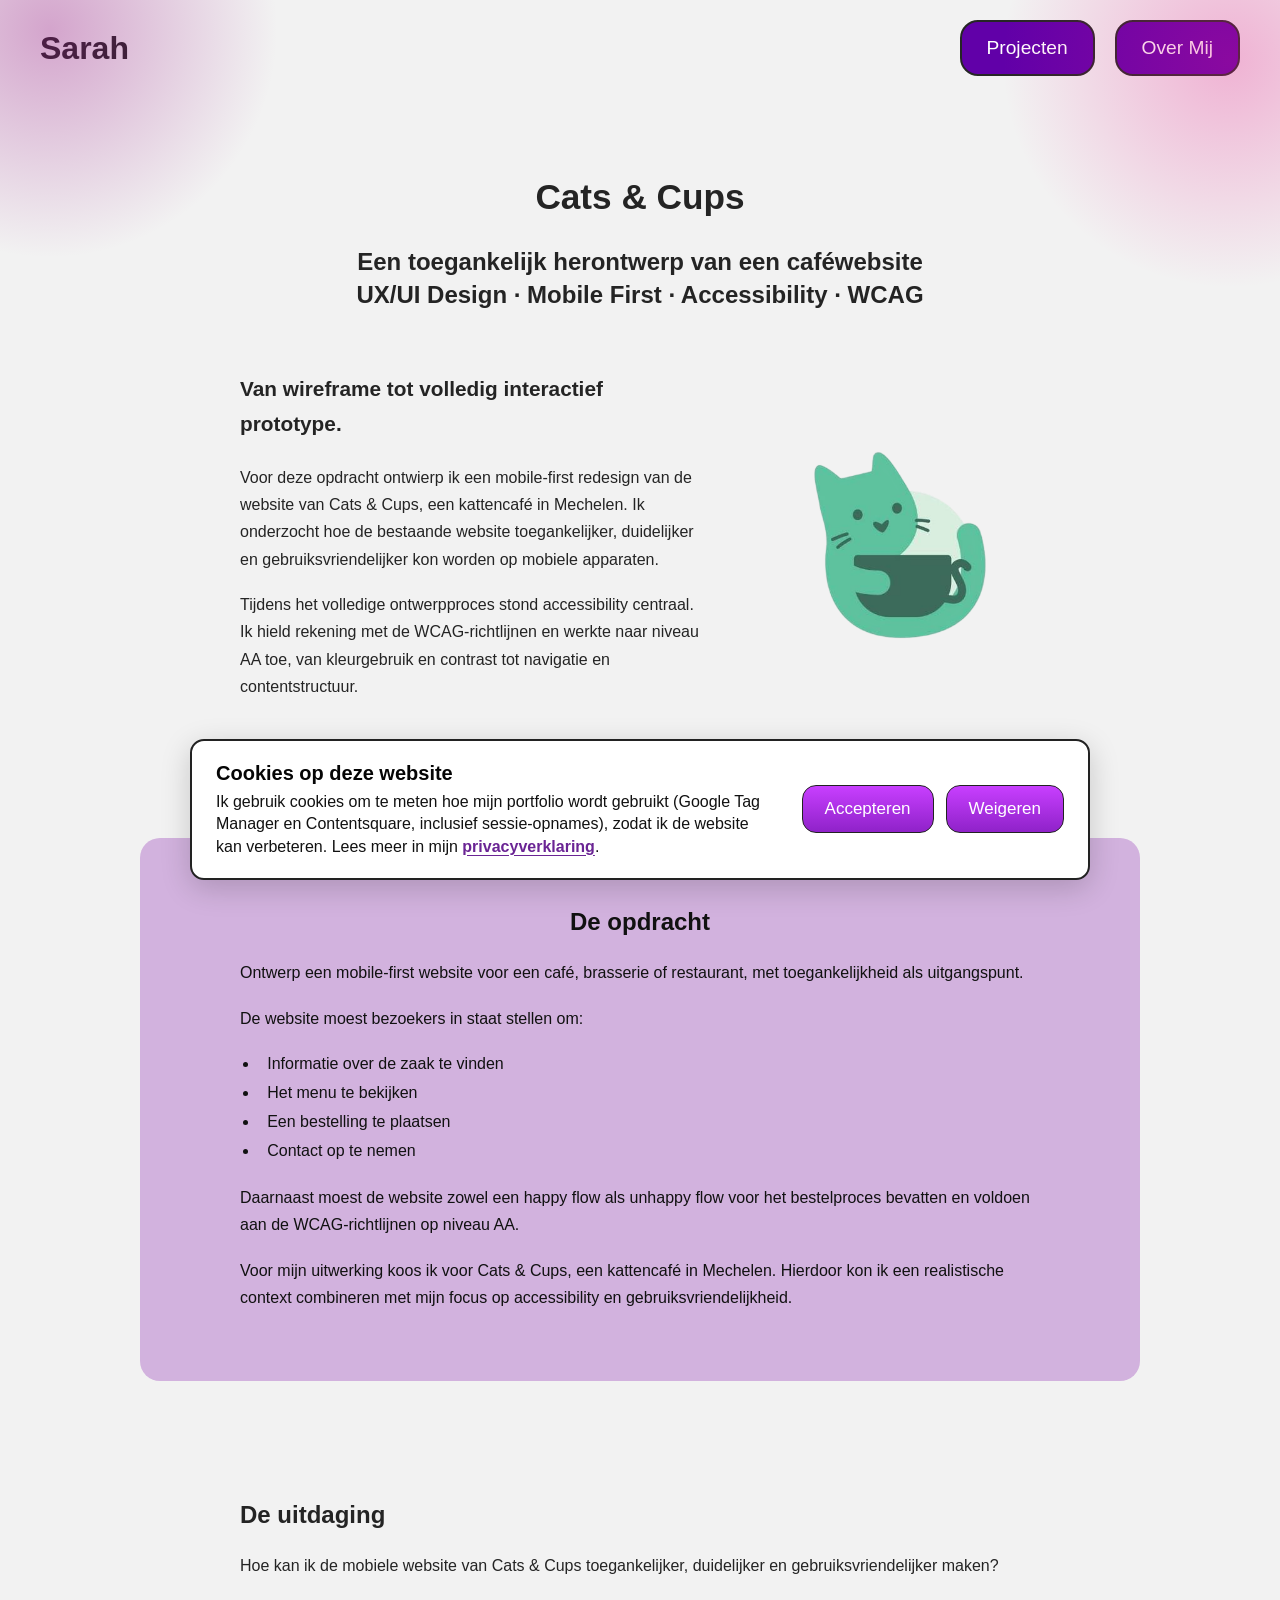
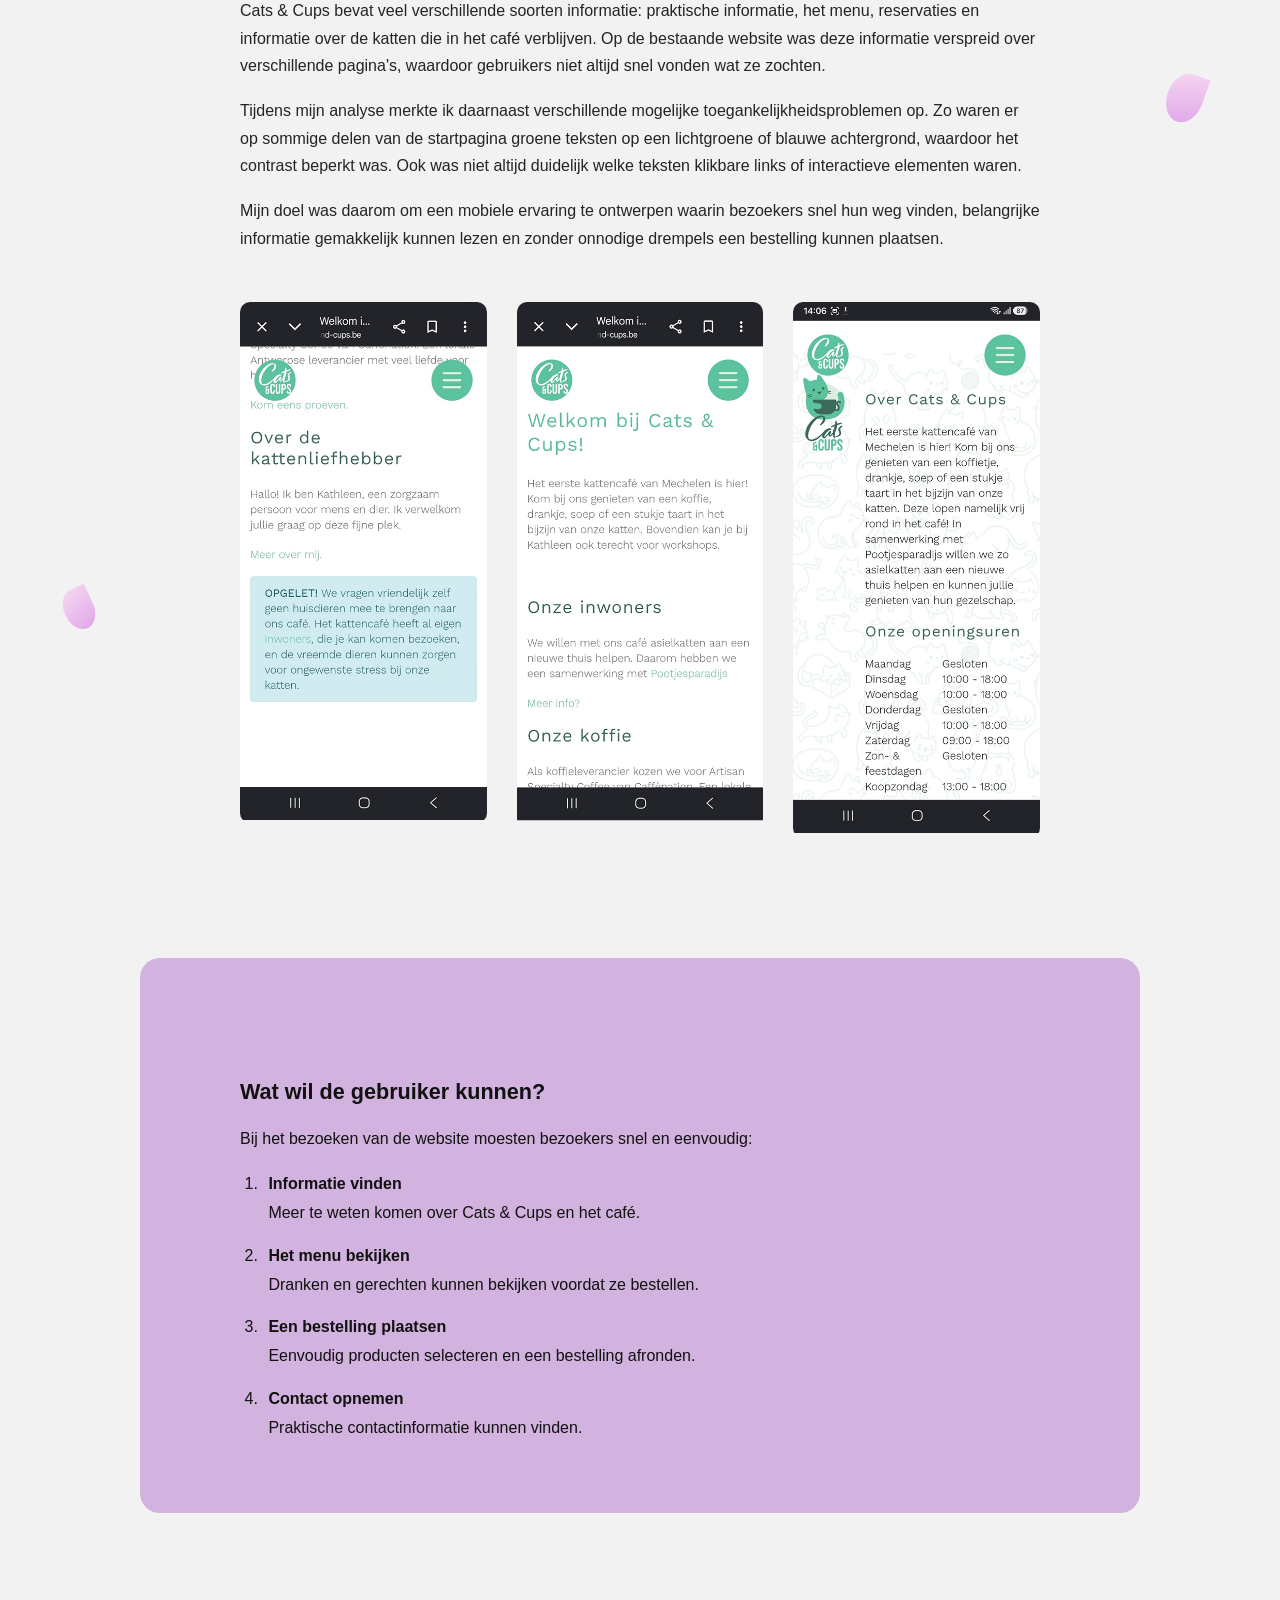
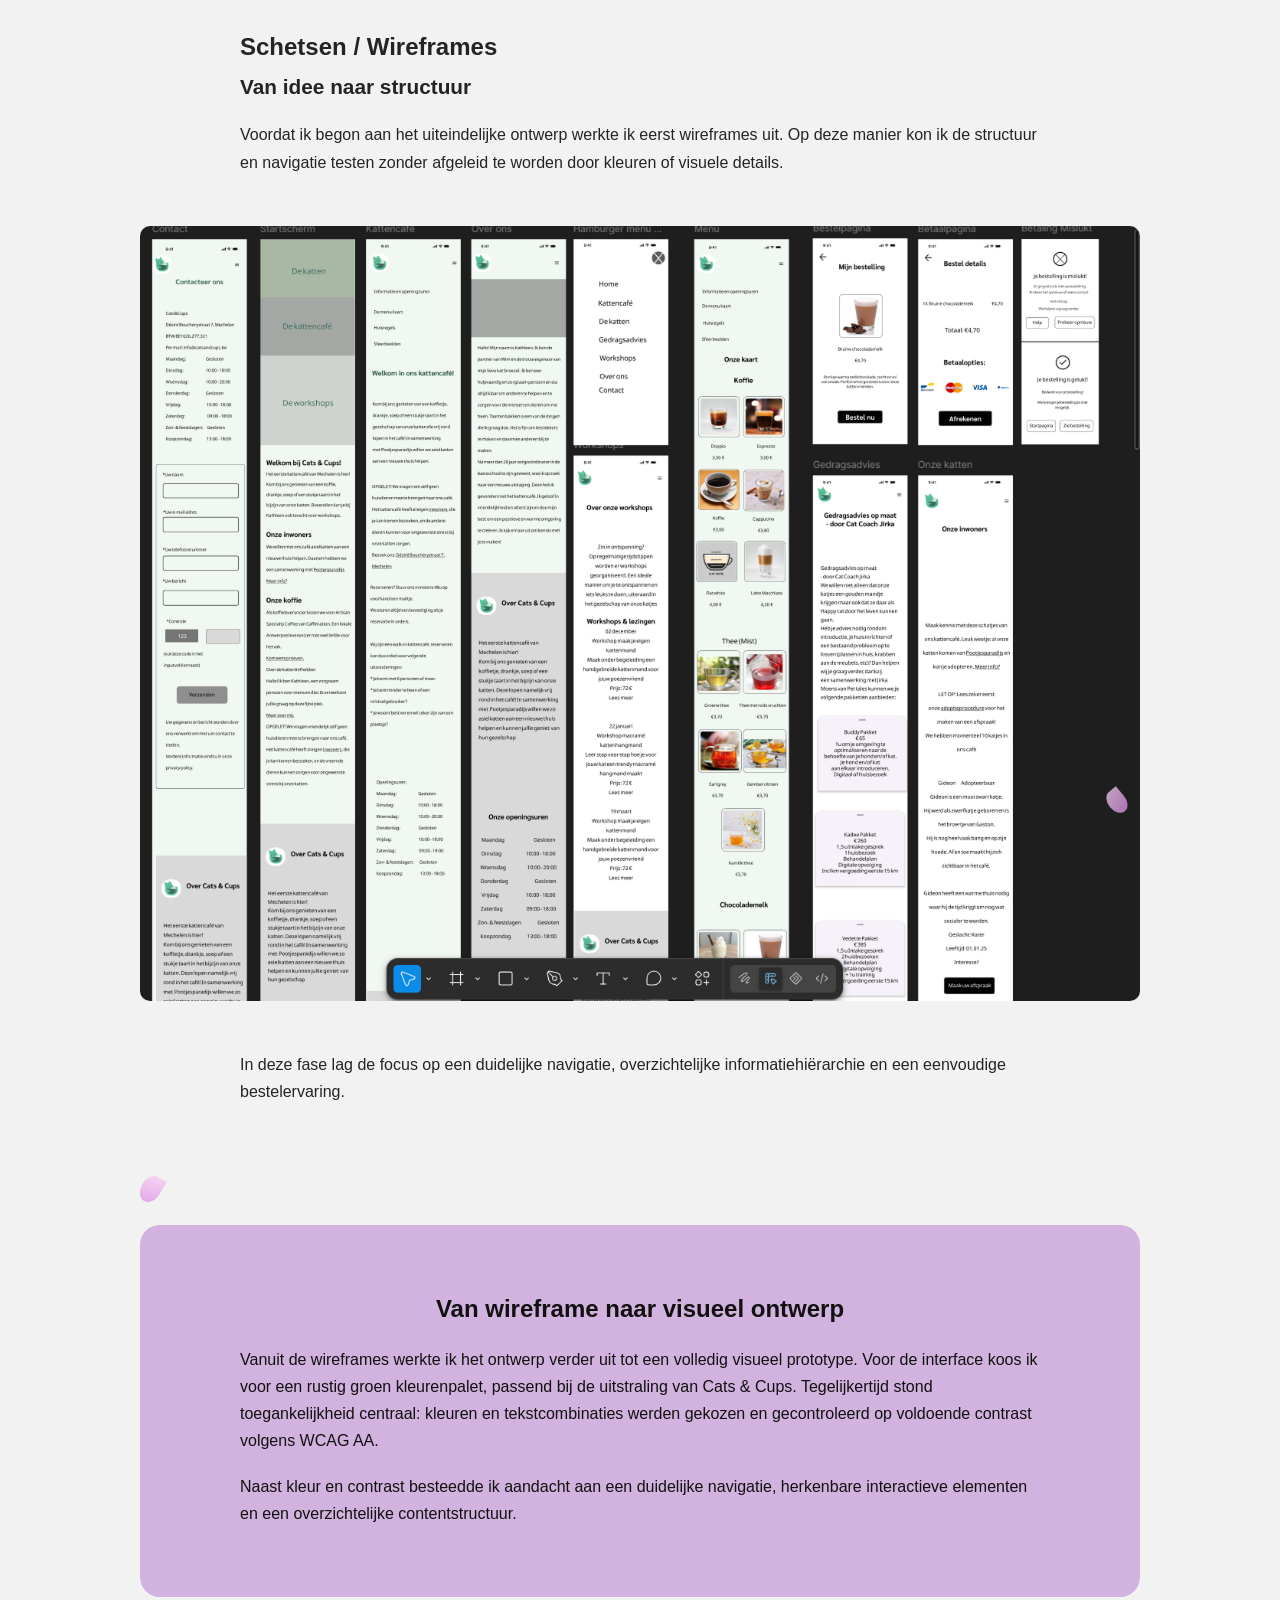
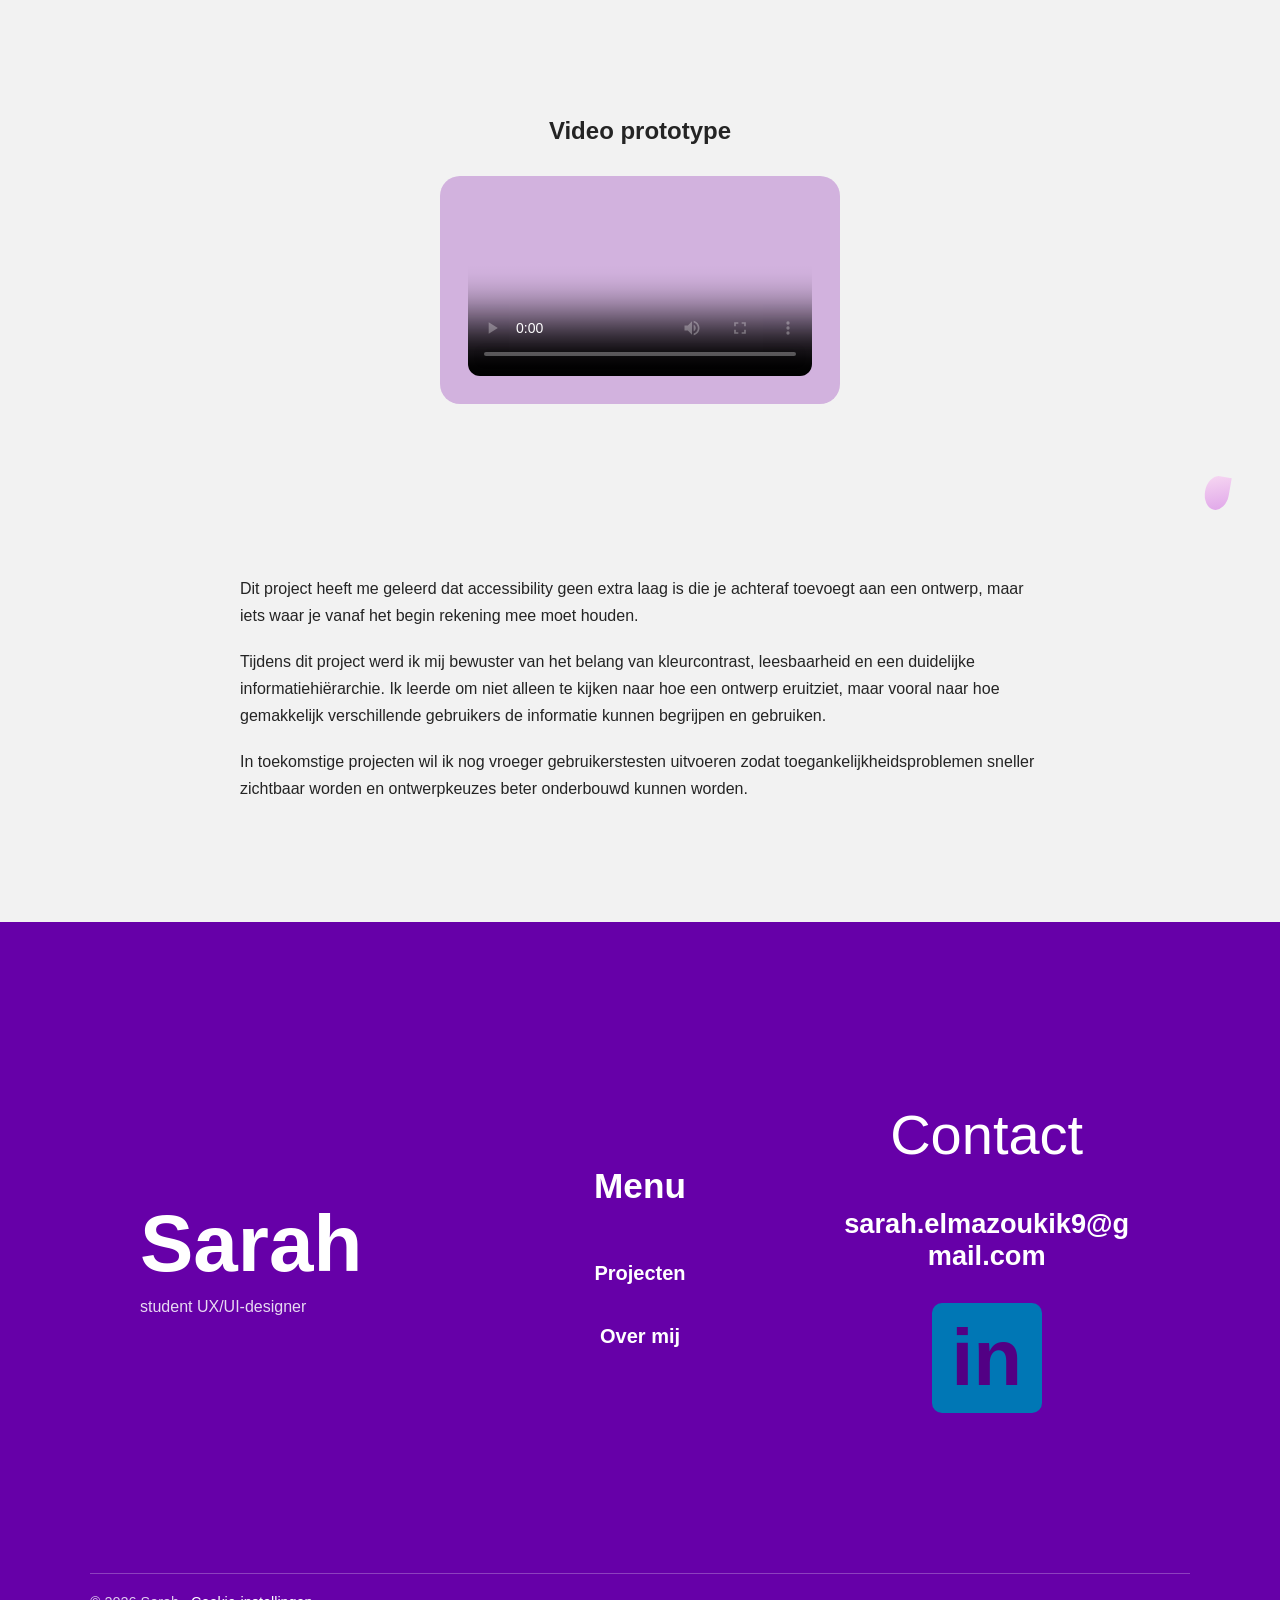
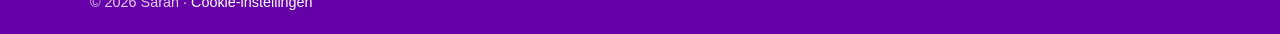
==== Kattencafe.html @ d599412c "feat: enhance project intro layout with grid and responsive logo adjustments" ====
<!DOCTYPE html>
<html lang="nl">

<head>
    <!-- Cookie-standaard: tot er gekozen is, geen analytics-cookies -->
    <script>
        window.dataLayer = window.dataLayer || [];
        function gtag() { dataLayer.push(arguments); }
        gtag('consent', 'default', {
            analytics_storage: 'denied',
            ad_storage: 'denied',
            ad_user_data: 'denied',
            ad_personalization: 'denied'
        });
    </script>
    <script>
        window.dataLayer = window.dataLayer || [];

        function gtag() {
            dataLayer.push(arguments);
        }

        gtag('consent', 'default', {
            analytics_storage: 'denied',
            ad_storage: 'denied',
            ad_user_data: 'denied',
            ad_personalization: 'denied'
        });
    </script>
    <!-- Google Tag Manager -->
    <script>(function (w, d, s, l, i) {
            w[l] = w[l] || []; w[l].push({
                'gtm.start':
                    new Date().getTime(), event: 'gtm.js'
            }); var f = d.getElementsByTagName(s)[0],
                j = d.createElement(s), dl = l != 'dataLayer' ? '&l=' + l : ''; j.async = true; j.src =
                    'https://www.googletagmanager.com/gtm.js?id=' + i + dl; f.parentNode.insertBefore(j, f);
        })(window, document, 'script', 'dataLayer', 'GTM-KX3ZXJXG');</script>
    <!-- End Google Tag Manager -->

    <!-- Start Wingify Async V3.0 SmartCode -->
    <link rel="preconnect" href="https://edge.wingify.net" />
    <script type="text/javascript">
        window._wingify_code || (function () {
            var account_id = 1291154,
                version = 3.0,
                settings_tolerance = 2000,
                hide_element = 'body',
                hide_element_style =
                    'opacity:0 !important;filter:alpha(opacity=0) !important;background:none !important;transition:none !important';
            /* DO NOT EDIT BELOW THIS LINE */
            var n = window, i = document; if (-1 < i.URL.indexOf('__wingify_disable__') || n._wingify_code) return; var t = !1, r = i.currentScript, nonce = r && r.nonce, e = { sT: settings_tolerance, hES: hide_element_style, hE: hide_element }; try { e = Object.assign(e, JSON.parse(localStorage.getItem('_wingify_' + account_id + '_config'))) } catch (e) { } var code = { script: r, nonce: nonce, settings_tolerance: function () { return e.sT }, hide_element: function () { return performance.getEntriesByName('first-contentful-paint')[0] ? '' : e.hE }, hide_element_style: function () { return '{' + e.hES + '}' }, getVersion: function () { return version }, finish: function () { var e; !t && (t = !0, e = i.getElementById('_vis_opt_path_hides')) && e.parentNode.removeChild(e) }, finished: function () { return t }, addScript: function (e) { var t = i.createElement('script'); t.src = e, nonce && t.setAttribute('nonce', nonce), t.fetchPriority = 'high', i.head.appendChild(t) }, init: function () { n._settings_timer = setTimeout(function () { code.finish() }, this.settings_tolerance()); var e, t = this.hide_element(); t && ((e = i.createElement('style')).id = '_vis_opt_path_hides', nonce && e.setAttribute('nonce', nonce), e.textContent = t + this.hide_element_style(), i.head.appendChild(e)), this.addScript('https://edge.wingify.net/tag/' + account_id + '.js') } }; n._wingify_code = code; code.init();
        })();
    </script>
    <!--End Wingify Async SmartCode -->
    <meta charset="UTF-8">
    <meta name="viewport" content="width=device-width, initial-scale=1.0">

    <title>Cats &amp; Cups | Toegankelijk UX/UI Herontwerp - Sarah El Mazouki</title>

    <meta name="description"
        content="Bekijk het mobile-first UX/UI herontwerp van Cats &amp; Cups door Sarah El Mazouki, met focus op toegankelijkheid volgens WCAG en een gebruiksvriendelijke website.">

    <link rel="canonical" href="https://sarah-el-marzouki-portfolio.vercel.app/Kattencafe.html">

    <link rel="stylesheet" href="style.css">
    <link rel="stylesheet" href="animaties.css">
    <script defer src="https://t.contentsquare.net/uxa/e393bb985577b.js"></script>
</head>

<body>
    <!-- Google Tag Manager (noscript) -->
    <noscript><iframe src="https://www.googletagmanager.com/ns.html?id=GTM-KX3ZXJXG" height="0" width="0"
            style="display:none;visibility:hidden"></iframe></noscript>
    <!-- End Google Tag Manager (noscript) -->
    <header class="site-header">
        <nav class="navbar">

            <a class="logo" href="index.html">Sarah</a>

            <ul class="nav-links">
                <li>
                    <a href="projecten.html">Projecten</a>
                </li>
                <li>
                    <a href="overmij.html">Over Mij</a>
                </li>
            </ul>

            <button class="hamburger" id="hamburger" aria-label="Open navigatiemenu">
                ☰
            </button>
        </nav>

        <div class="mobile-menu" id="mobileMenu">
            <a href="projecten.html">Projecten</a>
            <a href="overmij.html">Over Mij</a>
        </div>
    </header>

    <main class="case-study cats">
        <div class="hero-decor" aria-hidden="true">
            <span class="hero-blob hero-blob--1"></span>
            <span class="hero-blob hero-blob--2"></span>

            <span class="petal" style="--s:30px; --r:-25deg; left:5%;  top:34%; --d:0s;"></span>
            <span class="petal" style="--s:20px; --r:30deg;  left:11%; top:68%; --d:-2s;"></span>
            <span class="petal" style="--s:36px; --r:20deg;  right:6%; top:26%; --d:-4s;"></span>
            <span class="petal" style="--s:18px; --r:-40deg; right:12%; top:62%; --d:-1s;"></span>
            <span class="petal" style="--s:24px; --r:10deg;  right:4%;  top:82%; --d:-3s;"></span>
        </div>
        <!-- 1. Titel -->
        <div class="project-header">
            <h1>Cats &amp; Cups</h1>

            <p class="tagline">
                Een toegankelijk herontwerp van een caféwebsite<br>
                UX/UI Design · Mobile First · Accessibility · WCAG
            </p>
        </div>

        <!-- 2. Intro -->
        <section class="project-intro">

            <div class="project-intro__text" data-reveal="left">
                <p class="lead">Van wireframe tot volledig interactief prototype.</p>

                <p>
                    Voor deze opdracht ontwierp ik een mobile-first redesign van de website van
                    Cats &amp; Cups, een kattencafé in Mechelen. Ik onderzocht hoe de bestaande website toegankelijker,
                    duidelijker en gebruiksvriendelijker kon worden op mobiele apparaten.
                </p>
                <p>
                    Tijdens het volledige ontwerpproces stond accessibility centraal.
                    Ik hield rekening met de WCAG-richtlijnen en werkte naar niveau AA toe, van kleurgebruik en contrast
                    tot
                    navigatie en contentstructuur.
                </p>
            </div>

            <img class="project-intro__logo" data-reveal="right" src="images/image 61.png"
                alt="Logo van Cats &amp; Cups" width="300" height="300">

        </section>

        <!-- 3. De opdracht (paars) -->
        <section class="purple-block">
            <div class="purple-block__inner">
                <h2>De opdracht</h2>

                <p>
                    Ontwerp een mobile-first website voor een café, brasserie of restaurant, met toegankelijkheid als
                    uitgangspunt.
                </p>

                <p>De website moest bezoekers in staat stellen om:</p>

                <ul>
                    <li>Informatie over de zaak te vinden</li>
                    <li>Het menu te bekijken</li>
                    <li>Een bestelling te plaatsen</li>
                    <li>Contact op te nemen</li>
                </ul>

                <p>
                    Daarnaast moest de website zowel een happy flow als unhappy flow voor het bestelproces bevatten en
                    voldoen aan de WCAG-richtlijnen op niveau AA.
                </p>

                <p>
                    Voor mijn uitwerking koos ik voor Cats &amp; Cups, een kattencafé in Mechelen.
                    Hierdoor kon ik een realistische context combineren met mijn focus op accessibility en
                    gebruiksvriendelijkheid.
                </p>
            </div>
        </section>

        <!-- 4. De uitdaging + foto's huidige website -->
        <section>
            <h2>De uitdaging</h2>

            <p>
                Hoe kan ik de mobiele website van Cats &amp; Cups toegankelijker, duidelijker en gebruiksvriendelijker
                maken?
            </p>
            <p>
                Cats &amp; Cups bevat veel verschillende soorten informatie: praktische informatie, het menu,
                reservaties en informatie over de katten die in het café verblijven. Op de bestaande website was deze
                informatie verspreid over verschillende pagina's, waardoor gebruikers niet altijd snel vonden wat ze
                zochten.
            </p>
            <p>
                Tijdens mijn analyse merkte ik daarnaast verschillende mogelijke toegankelijkheidsproblemen op. Zo waren
                er op sommige delen van de startpagina groene teksten op een lichtgroene of blauwe achtergrond, waardoor
                het contrast beperkt was. Ook was niet altijd duidelijk welke teksten klikbare links of interactieve
                elementen waren.
            </p>
            <p>
                Mijn doel was daarom om een mobiele ervaring te ontwerpen waarin bezoekers
                snel hun weg vinden, belangrijke informatie gemakkelijk kunnen lezen en zonder onnodige drempels een
                bestelling kunnen plaatsen.
            </p>

            <div class="gallery-three">
                <img src="images/Kattencafé groen.png" alt="Groene gedeelte van de huidige kattencafé-website">
                <img src="images/kattencafé info.png" alt="Homepagina van de huidige kattencafé-website">
                <img src="images/kattencafe footer.png" alt="Footer van de huidige kattencafé-website">
            </div>
        </section>

        <!-- 5. Research & analyse (paars) -->
        <section class="purple-block">
            <div class="purple-block__inner">
                <h2>Research &amp; analyse</h2>

                <h3>Wat wil de gebruiker kunnen?</h3>

                <p>Bij het bezoeken van de website moesten bezoekers snel en eenvoudig:</p>

                <ol class="research-steps">
                    <li>
                        <strong>Informatie vinden</strong>
                        <span>Meer te weten komen over Cats &amp; Cups en het café.</span>
                    </li>
                    <li>
                        <strong>Het menu bekijken</strong>
                        <span>Dranken en gerechten kunnen bekijken voordat ze bestellen.</span>
                    </li>
                    <li>
                        <strong>Een bestelling plaatsen</strong>
                        <span>Eenvoudig producten selecteren en een bestelling afronden.</span>
                    </li>
                    <li>
                        <strong>Contact opnemen</strong>
                        <span>Praktische contactinformatie kunnen vinden.</span>
                    </li>
                </ol>
            </div>
        </section>

        <!-- 6. Schetsen / Wireframes -->
        <section>
            <h2>Schetsen / Wireframes</h2>
            <h3 class="sub">Van idee naar structuur</h3>

            <p>
                Voordat ik begon aan het uiteindelijke ontwerp werkte ik eerst
                wireframes uit. Op deze manier kon ik de structuur en navigatie
                testen zonder afgeleid te worden door kleuren of visuele details.
            </p>

            <div class="wireframe-container">
                <img src="images/wireframes kattencafé.png" alt="Wireframes van de Cats &amp; Cups website">
            </div>

            <p>
                In deze fase lag de focus op een duidelijke navigatie, overzichtelijke
                informatiehiërarchie en een eenvoudige bestelervaring.
            </p>
        </section>

        <!-- 7. Van wireframe naar visueel ontwerp (paars) -->
        <section class="purple-block">
            <div class="purple-block__inner">
                <h2>Van wireframe naar visueel ontwerp</h2>

                <p>
                    Vanuit de wireframes werkte ik het ontwerp verder uit tot een volledig visueel prototype.
                    Voor de interface koos ik voor een rustig groen kleurenpalet, passend bij de uitstraling van Cats
                    &amp; Cups. Tegelijkertijd stond toegankelijkheid centraal: kleuren en tekstcombinaties werden
                    gekozen en gecontroleerd op voldoende contrast volgens WCAG AA.
                </p>
                <p>
                    Naast kleur en contrast besteedde ik aandacht aan een duidelijke navigatie, herkenbare interactieve
                    elementen en een overzichtelijke contentstructuur.
                </p>
            </div>
        </section>

        <section class="prototype">
            <h2>Video prototype</h2>

            <div class="prototype-frame">
                <video controls playsinline preload="metadata" poster="images/kattencafe-poster.png"
                    aria-label="Prototype van de Cats & Cups website op mobiel">
                    <source src="images/Kattencafé highfi.mp4" type="video/mp4">
                    Je browser ondersteunt geen video.
                    <a href="images/kattencafe-highfi.mp4">Download de video</a>.
                </video>
            </div>
        </section>

        <!-- 9. Reflectie -->
        <section>
            <h2>Reflectie</h2>

            <p>
                Dit project heeft me geleerd dat accessibility geen extra laag is die je
                achteraf toevoegt aan een ontwerp, maar iets waar je vanaf het begin rekening mee moet houden.
            </p>
            <p>
                Tijdens dit project werd ik mij bewuster van het belang van
                kleurcontrast, leesbaarheid en een duidelijke informatiehiërarchie.
                Ik leerde om niet alleen te kijken naar hoe een ontwerp eruitziet,
                maar vooral naar hoe gemakkelijk verschillende gebruikers de informatie kunnen begrijpen en gebruiken.
            </p>
            <p>
                In toekomstige projecten wil ik nog vroeger gebruikerstesten uitvoeren
                zodat toegankelijkheidsproblemen sneller zichtbaar worden en ontwerpkeuzes beter onderbouwd kunnen
                worden.
            </p>
        </section>

    </main>

    <footer class="site-footer">
        <div class="footer-container">

            <div class="footer-brand">
                <a class="footer-logo" href="index.html">Sarah</a>
                <p>student UX/UI-designer</p>
            </div>

            <nav class="footer-links" aria-label="Footer">
                <h2>Menu</h2>
                <a href="projecten.html">Projecten</a>
                <a href="overmij.html">Over mij</a>
            </nav>

            <div class="contact">
                <h2>Contact</h2>
                <a href="mailto:sarah.elmazouki9@gmail.com">sarah.elmazoukik9@gmail.com</a>
                <a class="linkedin" href="https://www.linkedin.com/feed/" aria-label="LinkedIn-profiel">in</a>
            </div>

        </div>


        <p class="footer-copy">© 2026 Sarah · <a href="#" data-cookie-settings>Cookie-instellingen</a></p>
    </footer>
    <script src="script.js"></script>
    <script src="cookie-consent-behouden.js"></script>
    <script>document.documentElement.classList.add('js');</script>
    <script src="animaties.js"></script>
</body>

</html>
---- style.css ----
/* =========================
   BASIS
========================= */

:root {
    --purple: #6100a8;
    --button-purple: #8f22c9;
    --button-light: #c83fff;
    --light-purple: #c6a0d6;
    --dark: #242424;
    --white: #ffffff;
    --background: #ffffff;
}

* {
    box-sizing: border-box;
    margin: 0;
    padding: 0;
}

html {
    scroll-behavior: smooth;
}

body {
    min-height: 100vh;
    overflow-x: hidden;
    background: var(--background);
    color: var(--dark);
    font-family: arial, sans-serif;
    background-color: white;
}

a {
    color: inherit;
}

button,
a {
    -webkit-tap-highlight-color: transparent;
}

/* =========================
   NAVIGATIE
========================= */
.navbar {
    display: flex;
    align-items: center;
    justify-content: space-between;
    width: 100%;
    padding: 20px 40px;
    box-sizing: border-box;
}

.nav-links {
    display: flex;
    align-items: center;
    gap: 20px;
    margin: 0;
    padding: 0;
    list-style: none;
}

.hamburger {
    display: none;
    font-size: 2rem;
    line-height: 1;
    cursor: pointer;
    background: none;
    border: none;
    color: inherit;
}
.logo{
    text-decoration:none;
}

/* Tablet en gsm: links verbergen, hamburger tonen */
@media (max-width: 1024px) {
    .navbar {
        padding: 20px 30px;
    }

    .nav-links {
        display: none;
    }

    .hamburger {
        display: block;
    }
}

@media (max-width: 640px) {
    .navbar {
        padding: 20px;   /* gelijk aan de zijmarge van je hero-tekst */
    }
}
/* =========================
   HERO
========================= */

.hero {
    display: flex;
    justify-content: center;
    padding: 85px 20px 120px;
}

.hero-content {
    width: 100%;
    max-width: 900px;
}

.hero h1 {
    margin: 0 0 34px;
    color: #050505;
    font-size: 36px;
    font-weight: bold;
    line-height: 1.2;
}

.hero p {
    max-width: none;
    margin: 0;
    color: #101010;
    font-size: 18px;
    line-height: 1.35;
    text-align: justify;
}

.hero-buttons {
    display: flex;
    align-items: center;
    justify-content: space-between;
    gap: 30px;
    margin-top: 60px;
    padding: 0 11.5%;
}

/* =========================
   KNOPPEN
========================= */
.button,
.about-button {
    display: inline-flex;
    align-items: center;
    justify-content: center;
    border: 1px solid #222222;
    border-radius: 14px;
    background: linear-gradient(to bottom, var(--button-light), var(--button-purple));
    color: var(--white);
    text-align: center;
    text-decoration: none;
    transition: transform 0.2s ease, filter 0.2s ease;
}

.button {
    min-height: 62px;
    padding: 12px 18px;
    font-size: 18px;
    font-weight: bold;
}

.button:hover,
.button:focus-visible,
.about-button:hover,
.about-button:focus-visible {
    filter: brightness(1.08);
    transform: translateY(-3px);
}

/* =========================
   OVER MIJ BLOK
========================= */
.about-preview {
    width: min(1130px, calc(100% - 40px));
    margin: 0 auto;
    padding: 32px 32px 40px;
    border: 2px solid #222222;
    border-radius: 14px;
    background-color: var(--light-purple);
}

.about-preview h2 {
    margin: 0 0 34px;
    color: #050505;
    font-size: 36px;
    font-weight: bold;
    line-height: 1.1;
}

.about-preview p {
    max-width: none;
    margin: 0;
    color: #111111;
    font-size: 18px;
    line-height: 1.3;
    text-align: justify;
}

/* klein, links uitgelijnd met de tekstkolom van de hero */
.about-button {
    width: 210px;
    min-height: 50px;
    margin: 40px 0 0 83px;
    font-size: 18px;
    font-weight: bold;
}
/* =========================
   PROJECTEN-PREVIEW (nieuw, raakt hero en Over mij niet aan)
========================= */
.projects-preview {
    width: min(1130px, calc(100% - 40px));
    margin: 80px auto 0;
}
 
.projects-preview h2 {
    margin: 0 0 34px;
    color: #050505;
    font-size: 36px;
    font-weight: bold;
    line-height: 1.1;
}
 
.projects-grid {
    display: grid;
    grid-template-columns: repeat(auto-fit, minmax(260px, 1fr));
    gap: 24px;
}
 
.project-card {
    display: flex;
    flex-direction: column;
    overflow: hidden;
    border: 2px solid #222222;
    border-radius: 14px;
    background: #ffffff;
    transition: transform 0.2s ease;
}
 
.project-card:hover,
.project-card:focus-within {
    transform: translateY(-4px);
}
 
.project-image {
    display: flex;
    align-items: center;
    justify-content: center;
    height: 190px;
    padding: 20px;
    background: #ffffff;
    border-bottom: 2px solid #222222;
}
 
.project-image img {
    max-width: 100%;
    max-height: 100%;
    object-fit: contain;
}
 
.project-text {
    display: flex;
    flex-direction: column;
    flex: 1;
    gap: 12px;
    padding: 20px;
    background-color: var(--light-purple);
}
 
.project-text h3 {
    margin: 0;
    color: #050505;
    font-size: 22px;
    line-height: 1.2;
}
 
.project-text p {
    flex: 1;           /* duwt de knop altijd naar onderen, ook bij korte tekst */
    margin: 0;
    color: #111111;
    font-size: 17px;
    line-height: 1.4;
}
 
.project-link {
    display: inline-flex;
    align-items: center;
    justify-content: center;
    align-self: flex-start;
    min-height: 44px;
    padding: 8px 20px;
    border: 1px solid #222222;
    border-radius: 14px;
    background: linear-gradient(to bottom, var(--button-light), var(--button-purple));
    color: var(--white);
    font-size: 17px;
    text-decoration: none;
    transition: transform 0.2s ease, filter 0.2s ease;
}
 
.project-link:hover,
.project-link:focus-visible {
    filter: brightness(1.08);
    transform: translateY(-3px);
}
 
/* Beweging uitzetten voor wie dat liever heeft */
@media (prefers-reduced-motion: reduce) {
    .project-card,
    .project-link { transition: none; }
    .project-card:hover,
    .project-card:focus-within,
    .project-link:hover,
    .project-link:focus-visible { transform: none; }
}
/* =========================
   TABLET
========================= */
@media (max-width: 1024px) {
    .hero {
        padding: 70px 30px 90px;
    }

    .hero-buttons {
        padding: 0;
    }

    .about-button {
        margin-left: 0;
    }
}

/* =========================
   GSM
========================= */
@media (max-width: 640px) {
    .hero {
        padding: 50px 20px 60px;
    }

    .hero h1,
    .about-preview h2 {
        font-size: 28px;
    }

    .hero p,
    .about-preview p {
        font-size: 16px;
        text-align: left; /* uitgevuld geeft op smalle schermen rare gaten */
    }

    .hero-buttons {
        flex-direction: column;
        align-items: stretch;
        gap: 16px;
        margin-top: 40px;
    }

    .about-preview {
        padding: 24px 20px 30px;
    }

    .about-button {
        width: 100%;
    }
}

/* =========================
   SKILLS / WAT IK DOE
========================= */
main > .skills-section,
main > .pink-decoration {
    box-sizing: border-box;
    width: min(1000px, calc(100% - 40px));
    max-width: none;
    margin: 100px auto 0;
    padding: 0;
    align-self: center;          /* werkt ook als main een flex-container is */
}
 
/* Ruimte tussen de projectensectie en de footer */
main > .projects-preview {
    margin-bottom: 120px;
}
 
/* 2. Koppen */
main > .skills-section > h2,
main > .pink-decoration > h2 {
    margin: 0 0 32px;
    color: #050505;
    font-size: 32px;
    font-weight: 700;
    line-height: 1.2;
    text-align: center;
}
 
/* 3. De rasters */
.skills-grid,
.process-cards {
    display: grid;
    gap: 20px;
    margin: 0;
    padding: 0;
    list-style: none;
    text-align: left;
}
 
.skills-grid {
    grid-template-columns: repeat(3, minmax(0, 1fr));
}
 
.process-cards {
    grid-template-columns: repeat(4, minmax(0, 1fr));
}
 
/* 4. De kaartjes */
.skill-card,
.process-card {
    padding: 22px 20px;
    border: 1px solid #222222;
    border-radius: 14px;
    background: #d5a2e1;
}
 
.card-icon,
.process-number {
    display: grid;
    place-items: center;
    width: 48px;
    height: 48px;
    margin-bottom: 14px;
    border: 1px solid #222222;
    border-radius: 12px;
    background: linear-gradient(to bottom, var(--button-light), var(--button-purple));
    color: var(--white);
}
 
.process-number {
    font-size: 22px;
    font-weight: 700;
}
 
.skill-card h3,
.process-card h3 {
    margin: 0 0 8px;
    color: #111111;
    font-family: inherit;
    font-size: 20px;
    font-weight: 600;
    line-height: 1.25;
}
 
.skill-card p,
.process-card p {
    margin: 0;
    color: #111111;
    font-size: 16px;
    line-height: 1.4;
}
 
/* 5. Tablet: twee kolommen */
@media (max-width: 900px) {
    .skills-grid,
    .process-cards {
        grid-template-columns: repeat(2, minmax(0, 1fr));
    }
}
 
/* 6. Gsm: onder elkaar */
@media (max-width: 600px) {
    .skills-grid,
    .process-cards {
        grid-template-columns: 1fr;
    }
}
 
.site-footer {
    background: #520084;
    color: #fff;
    padding: 60px 40px 24px;
}

.footer-container {
    display: grid;
    grid-template-columns: 1.2fr 1fr 1.5fr;
    gap: 40px;
    align-items: start;
    max-width: 1100px;
    margin: 0 auto;
    text-align: left;
    
}

.footer-logo {
    display: inline-block;
    margin-bottom: 8px;
    font-size: 2rem;
    font-weight: 700;
    color: #fff;
}

.footer-brand p {
    margin: 0;
    color: rgba(255, 255, 255, .85);
}

.site-footer h2 {
    margin: 0 0 16px;
    font-size: 2.2rem;
    font-weight: 700;
    color: #fff;
}

.footer-links,
.contact {
    display: flex;
    flex-direction: column;
    align-items: flex-start;
    gap: 10px;
}

.site-footer a {
    color: #fff;
    text-decoration: none;
}

.footer-links a:hover,
.contact a:hover {
    text-decoration: underline;
}

.site-footer a:focus-visible {
    outline: 2px solid #fff;
    outline-offset: 3px;
}

/* wit icoon met paarse "in": goed contrast */
.linkedin {
    display: inline-flex;
    align-items: center;
    justify-content: center;
    width: 44px;
    height: 44px;
    margin-top: 6px;
    background: #fff;
    color: #520084 !important;
    border-radius: 8px;
    font-size: 1.3rem;
    font-weight: 700;
}

.footer-copy {
    max-width: 1100px;
    margin: 40px auto 0;
    padding-top: 20px;
    border-top: 1px solid rgba(255, 255, 255, .25);
    font-size: .9rem;
    color: rgba(255, 255, 255, .8);
}

@media (max-width: 768px) {
    .site-footer {
        padding: 40px 20px 20px;
    }

    .footer-container {
        grid-template-columns: 1fr;
        gap: 32px;
    }
}
/* =========================
   FOOTER
========================= */

.site-footer{
    background:#6600A8;
    width:100%;
}

.footer-container{
    max-width:1400px;
    margin:0 auto;

    padding: 0px 80px 100px;  /* boven kleiner, onder en zijkanten blijven gelijk */

    display:flex;
    justify-content:space-between;
    align-items:center;
}
/* Elke kolom even breed */
.footer-container > *{
    flex:1;
}

/* Sarah */

.footer-logo{
    color:white;
    text-decoration:none;

    font-size:4rem;
    font-weight:500;
}

/* Links */

.footer-links{
    display:flex;
    flex-direction:column;
    align-items:center;

    gap:80px;
}

.footer-links a{
    color:white;
    text-decoration:none;

    font-size:2rem;
}

/* Contact */

.contact{
    display:flex;
    flex-direction:column;
    align-items:center;

    gap:25px;
}

.contact h2{
    color:white;
    font-size:3.5rem;
    font-weight:500;
}

.contact a{
    color:white;
    text-decoration:none;
}

/* E-mailadres */

.contact > a:first-of-type{
    font-size:1.7rem;
    text-align:center;

    max-width:420px;
    word-break:break-word;
}

/* LinkedIn */

.linkedin{
    display:flex;
    justify-content:center;
    align-items:center;

    width:110px;
    height:110px;

    background:#0077B5;
    color:white;

    border-radius:10px;

    font-size:4rem;
    font-weight:bold;
}
/* =========================
   TABLET
========================= */

@media (max-width: 1024px) {
    .navbar,
    .footer-container {
        max-width: calc(100% - 70px);
    }

    .hero {
        padding-top: 70px;
    }

    .hero-content {
        max-width: 650px;
    }

    .hero h1 {
        font-size: 28px;
    }

    .skills {
        margin-top: 120px;
    }

    .pink-decoration {
        margin-left: 15%;
    }
    

    .footer-container{
        flex-direction: column;
        gap: 80px;

        text-align: center;
    }

    .footer-logo{
        font-size: 4rem;
    }

    .footer-links{
        gap: 40px;
    }

    .footer-links a{
        font-size: 1.8rem;
    }

    .contact h2{
        font-size: 3rem;
    }
}


/* =========================
   GSM
========================= */

@media (max-width: 768px) {
    .navbar {
        min-height: 85px;
        padding: 20px 25px;
    }

    .logo {
        font-size: 28px;
    }

    .nav-links {
        display: none;
    }

    .hamburger {
        display: block;
    }

    .mobile-menu {
        display: none;
        flex-direction: column;
        gap: 12px;
        padding: 0 25px 20px;
    }

    .mobile-menu.active {
        display: flex;
    }

    .mobile-menu a {
        width: 100%;
        padding: 13px 16px;
        border: 1px solid #222222;
        border-radius: 10px;
        background-color: var(--button-purple);
        color: var(--white);
        text-align: center;
        text-decoration: none;
    }

   .navbar {
        width: 100%;
        min-height: 85px;
        padding: 20px 25px;
    }

    .nav-links {
        display: none;
    }

    .hamburger {
        display: block;
    }

    .hero-content {
        max-width: 100%;
    }

    .hero p {
        max-width: 100%;
    }

    .hero-buttons {
        flex-direction: column;
        gap: 20px;
        margin-top: 45px;
        padding: 0;
    }

    .button {
        width: 100%;
        max-width: 300px;
    }

    .about-preview {
        width: calc(100% - 40px);
        min-height: auto;
        padding: 25px 20px 22px;
    }

    .about-preview h2 {
        margin-bottom: 28px;
        font-size: 27px;
    }

    .about-preview p {
        font-size: 15px;
        line-height: 1.35;
    }

    .about-button {
        width: 100%;
        min-height: 58px;
        margin-top: 32px;
        font-size: 25px;
    }

    .skills {
        gap: 14px 12px;
        margin-top: 100px;
        padding: 0 15px;
    }

    .skills span {
        font-size: 13px;
    }

  .pink-decoration {
        width: 100%;
        margin: 90px 0 120px;
        padding: 0 25px;
    }

    .pink-decoration h2 {
        font-size: 25px;
    }

    .work-item {
        gap: 8px;
        margin-bottom: 24px;
    }

    .work-line {
        flex-basis: 6px;
    }

    .work-text h3,
    .work-text p {
        font-size: 14px;
    }
}



/* =========================
   PROJECTEN PAGINA
========================= */
/* Standaard voor mobiel en tablet: alles onder elkaar */
.projects-header {
    width: 100%;            /* Beslaat de volle breedte */
    max-width: 800px;       /* Maximale breedte voor een mooie leesbaarheid */
    margin: 80px auto 40px auto; /* 'auto' voor links en rechts centreert het blok */
    padding: 0 20px;        /* Zorgt voor wat uitlijning op mobiel/gsm */
    text-align: center;     /* Centreert alle tekst binnen het element */
    box-sizing: border-box;
}

.projects-header h1 {
    font-size: 3rem;
    margin-bottom: 20px;
    text-align: center;
}

.projects-header p {
    font-size: 1.2rem;
    line-height: 1.6;
    color: #333;
    text-align: center;
}
.projects {
    max-width: 1400px;
    margin: auto;
    padding: 40px 20px;
    display: flex;
    flex-direction: column; /* Plaats de projecten onder elkaar op mobiel/tablet */
    align-items: center;    /* Centreer de kaarten */
    gap: 40px;              /* Ruimte tussen de projecten */
}

.project-card {
    width: 100%;
    max-width: 300px;       /* Zorgt dat alle kaarten exact even breed zijn */
    display: flex;
    flex-direction: column;
}

.project-link {
    text-decoration: none;
    display: flex;
    flex-direction: column;
    align-items: center;
    width: 100%;
    gap: 20px;
}

/* Vaste afmetingen voor de afbeeldingen */
.project-card img {
    width: 100%;
    height: 200px;          /* Vaste hoogte voor alle afbeeldingen */
    object-fit: contain;    /* Afbeeldingen schalen netjes zonder te vervormen of af te snijden */
    display: block;
}
.projects .project-card {
    background: #ffffff;
}

.project-link {
    display: flex;
    flex-direction: column;
    gap: 16px;
}

.project-link img {
    width: 100%;
    height: 220px;
    object-fit: contain;   /* logo's worden niet afgesneden */
}

.project-link .btn {
    display: flex;
    align-items: center;
    justify-content: center;
    min-height: 64px;      /* alle titelknoppen even hoog */
    text-align: center;
}

/* Knoppen even breed maken */
.btn {
    display: flex;
    justify-content: center;
    align-items: center;
    width: 100%;            /* Vult de volledige breedte van de project-card op */
    min-height: 80px;       /* Vaste/gelijke hoogte zodat knoppen met 1 of 2 regels tekst even hoog zijn */
    background: linear-gradient(to bottom, #bf46ff, #8220b7);
    color: white;
    padding: 15px 20px;
    border-radius: 18px;
    border: 2px solid #262626;
    font-size: 1.1rem;
    text-align: center;
    box-sizing: border-box; /* Zorgt ervoor dat padding binnen de breedte valt */
    transition: 0.3s;
}

.btn:hover {
    transform: translateY(-4px);
}

/* Voor grotere schermen (Laptop en Desktop): projecten naast elkaar */
@media (min-width: 1024px) {
    .projects {
        flex-direction: row;        /* Plaats de projecten naast elkaar op laptop/desktop */
        justify-content: center;
        align-items: stretch;       /* Zorgt dat alle rijen/kaarten op gelijke hoogte beginnen */
        padding: 80px 40px;
        gap: 30px;
        flex-wrap: wrap;           /* Zorgt dat extra kaarten netjes naar een nieuwe regel gaan */
    }

    .project-card {
        flex: 0 0 280px;           /* Geeft elke kaart een vaste breedte van 280px op desktop */
    }
}

.btn {
    display: inline-block;
    background: linear-gradient(to bottom, #bf46ff, #8220b7);
    color: white;
    padding: 18px 35px;
    border-radius: 18px;
    border: 2px solid #262626;
    font-size: 1.2rem;
    text-align: center;
    transition: 0.3s;
}

.btn:hover {
    transform: translateY(-4px);
}

/* =========================
   FOOTER
========================= */

footer {
    background: #6100A8;
    margin-top: 100px;
}

.footer-container {

    max-width: 1400px;

    margin: auto;

    padding: 120px 100px;

    display: flex;
    justify-content: space-between;
    align-items: center;
}

.footer-container a {
text-decoration: none;
    color: white;

    font-size: 5rem;
    font-weight: 600;
}

.footer-links {

    display: flex;
    flex-direction: column;
    gap: 40px;
}

.footer-links a {
    color: white;
    text-decoration: none;
    font-size: 20px;
}


body{
    background:#f2f2f2;
    min-height:100vh;
    overflow-x:hidden;
    position:relative;
}


/* NAVBAR */

.navbar{
    display:flex;
    justify-content:space-between;
    align-items:center;
    padding:40px 80px;
}

.logo{
    font-size:2rem;
    font-weight:600;
}

.nav-links{
    display:flex;
    gap:60px;
    list-style:none;
}

.nav-links a{
    text-decoration:none;
    color:#444;
    font-size:1.3rem;
}

.nav-links a:hover{
    color:black;
}

/* ABOUT  me */

.about {
  max-width: 1200px;
  margin: 0 auto;
  padding: 100px 40px;
}
.about > h1 {
    max-width: 1200px;
    margin: 0 auto 55px;
    padding: 70px 64px 0;
    text-align: center;
    font-size: clamp(2.2rem, 5vw, 5rem);
    line-height: 1.1;
}
.sr-only {
    position: absolute;
    width: 1px;
    height: 1px;
    padding: 0;
    margin: -1px;
    overflow: hidden;
    clip: rect(0, 0, 0, 0);
    white-space: nowrap;
    border: 0;
}

/* Intro: tekst links, portret rechts */
.about-intro {
  display: flex;
  justify-content: space-between;
  align-items: flex-start;
  gap: 60px;
}

.about-text {
  flex: 1;
  max-width: 750px;
  margin-left: 100px;
}

.about-text h2,
.about-tech h2,
.hobby-text h2 {
  font-size: 2.5rem;
  margin-bottom: 30px;
}

.about-text h2:not(:first-child) {
  margin-top: 60px;
}

.about-text p,
.about-tech p,
.hobby-text p {
  line-height: 1.8;
  margin-bottom: 20px;
  text-align: justify;
}

.about-image {
  background-color: #d4b4e8;
  padding: 25px;
  border-radius: 5px;
  flex: 0 0 auto;
  width: 300px;
}

.about-image img {
  display: block;
  width: 100%;
  border-radius: 10px;
}

/* Creativiteit en techniek */
.about-tech {
  max-width: 900px;
  margin: 120px 0 0 100px;
}

/* Buiten mijn studies */
.about-hobby {
  display: flex;
  align-items: center;
  gap: 80px;
  margin-top: 120px;
}

.video-hobby {
  background-color: #d4b4e8;
  padding: 25px;
  border-radius: 5px;
  flex: 0 0 auto;
}

.video-hobby img {
  display: block;
  width: 220px;
  max-width: 100%;
}

.hobby-text {
  flex: 1;
  max-width: 600px;
}

/* Knop gecentreerd onder de tekst */
.button-container {
  --knop-breedte: 240px;
  display: grid;
  grid-template-columns: repeat(2, var(--knop-breedte));
  justify-content: center;
  gap: 16px 20px;
  margin-top: 60px;
}
.btn {
  display: inline-flex;
  align-items: center;      /* tekst verticaal in het midden */
  justify-content: center;  /* tekst horizontaal in het midden */
  box-sizing: border-box;
  min-height: 56px;
  padding: 0 24px;
  line-height: 1.2;
  text-align: center;
}

.button-container .btn {
  box-sizing: border-box;
  width: 100%;
  text-align: center;
  text-decoration: none;
}

/* derde knop: onder de twee andere, even breed en gecentreerd */
.button-container .btn:nth-child(3) {
  grid-column: 1 / -1;
  justify-self: center;
  width: var(--knop-breedte);
}

/* gsm: alles onder elkaar, volle breedte */
@media (max-width: 600px) {
  .button-container {
    grid-template-columns: 1fr;
  }
  .button-container .btn:nth-child(3) {
    grid-column: auto;
    justify-self: stretch;
    width: 100%;
  }
}

/* Tablet */
@media (max-width: 1024px) {
  .about-intro { flex-direction: column-reverse; align-items: center; }
  .about-text,
  .about-tech { margin-left: 0; max-width: 700px; }
  .about-image { width: 280px; }
  .about-hobby { flex-direction: column; gap: 50px; }
}

/* Mobiel */
@media (max-width: 768px) {
  .about { padding: 60px 20px; }
  .about-text h2,
  .about-tech h2,
  .hobby-text h2 { font-size: 2rem; }
  .about-text p,
  .about-tech p,
  .hobby-text p { text-align: left; line-height: 1.6; }
  .about-tech { margin-top: 70px; }
  .about-hobby { margin-top: 70px; }
}




/* =========================
   Wallpaper wedstrijd PAGINA
========================= */
* {
    box-sizing: border-box;
}

body {
    margin: 0;
}

.purple-block {
  background: #d2b2de;
  width: 100vw;
    padding: 120px 40px; /* Boven en onder ruime paarse witruimte */
    box-sizing: border-box;
    margin-left: calc(50% - 50vw);
}

.purple-block-content {
    max-width: 900px;   /* Beperkt de breedte van de tekst net als op foto 2 */
    margin: 0 auto;      /* Centreert het blok horizontaal */
}
/* Gewone blok: één kolom, gecentreerd (foto 4) */
.purple-block__inner {
  max-width: 900px;
  margin: 0 auto;
}
/*
.purple-block h2 {
  margin: 0 0 20px;
}

.purple-block p {
  margin: 0 0 20px;
  line-height: 1.6;
} */
.purple-block-content h2,
.purple-block-content h1 {
    margin-top: 0;        /* Verwijdert de vervelende standaard browser-marge aan de bovenkant */
    margin-bottom: 35px;  /* Ruimte tussen de titel en de tekst */
    font-size: 2.8rem;
    font-weight: 700;
    color: #111111;
}

/* Styling voor de alinea binnen het paarse blok */
.purple-block-content p {
    margin: 0;
    font-size: 1.25rem;
    line-height: 1.6;     /* Zorgt voor fijne leesbaarheid van de regels */
    color: #111111;
}

.purple-block img {
  display: block;
  width: 100%;
  height: auto;
}

/* Twee kolommen (foto 3) */
.purple-block__inner--columns {
  max-width: 1200px;
  display: grid;
  grid-template-columns: 1fr 1fr;
  gap: 80px;
  align-items: start;
}

.purple-block ol {
  margin: 0 0 20px;
  padding-left: 1.6em;
  line-height: 1.6;
}

.purple-block li {
  padding-left: 8px;
}

/* Full-width op case study-pagina's */
.case-study .purple-block {
  width: 100vw;
  max-width: none;
  margin-left: calc(50% - 50vw);
}
/* Bredere variant voor blokken met kaarten of twee kolommen */
.purple-block-content--wide {
    max-width: 1200px;
}
.purple-block--dark {
    background: #7b2fa8;
    width: 100vw;
}

.purple-block--dark h2,
.purple-block--dark p {
    color: #ffffff;
}
/* Mobiel: kolommen onder elkaar */
@media (max-width: 768px) {
  .purple-block {
    padding: 60px 20px;
  }
  .purple-block__inner--columns {
    grid-template-columns: 1fr;
    gap: 50px;
  }
}


.process-wrapper{
    display:flex;
    align-items:center;
    gap:80px;
}

.process-content{
    flex:1;
}

.process-image{
    flex-shrink:0;
}

.process-image img{
    width:120px;
    height:auto;
} 
.case-study{
    max-width:1100px;
    margin:auto;
    padding:80px 40px 120px;
}

.case-study h1{
    text-align:center;
    margin-bottom:60px;
    font-size:2.5rem;
}

.case-study section{
    margin-bottom:80px;
}

.case-study h2{
    margin-bottom:20px;
    font-size:1.5rem;
}

.case-study p{
    line-height:1.8;
    margin-bottom:15px;
}

.case-study ul{
    padding-left:25px;
    line-height:1.8;
}

.small-image {
    display: block;
    width: 300px;
    margin: 40px auto;
}

.result-image {
    display: block;
    width: 50%;
    max-width: 500px;
    margin: 40px auto;
}

.process-section{
    position:relative;
}
.result-image{
    display:block;
    margin:50px auto;

    width:100%;
    max-width:1000px;
    height:auto;
}

@media(max-width:1024px){

    .process-wrapper{
        flex-direction:column;
        align-items:flex-start;
    }
    .process-image{
        align-self:center;
    }
    .process-image img{
        width:90px;
    }
    .case-study{
        max-width:800px;
        padding:60px 35px;
    }
    .case-study h1{
        font-size:2rem;
    }
    .small-image{
        width:250px;
    }
}
@media(max-width:768px){

    .case-study{
    padding:40px 25px 80px;
    }

    .case-study h1{

        font-size:1.6rem;
        text-align:left;
        margin-bottom:50px;
    }

    .case-study h2{
   font-size:1.2rem;
    }

    .case-study p{

        font-size:0.95rem;
        line-height:1.6;
    }

    .case-study ul{

        font-size:0.95rem;
    }

    .small-image{
     width:100%;
        max-width:250px;
    }

    .result-image{

        width:80%;
    }

}

/* =====================
   CASE STUDY PAGINA LUMIERE
===================== */

.case-study{
    max-width:none;
    margin:0;
    padding:80px 0 0;
}

.case-study h1{
    text-align:center;
    font-size:3rem;
    margin-bottom:120px;
    padding:0 40px;
}

/* gewone secties: 900px gecentreerd */
.case-study section{
    max-width:900px;
    margin:0 auto 140px auto;
    padding:0 40px;
    box-sizing:content-box;
}

/* paarse secties: breed, met ruimte aan de zijkanten */
.case-study section.purple-block{
    max-width:1300px;
    width:calc(100% - 100px);
    margin:0 auto 140px auto;
    padding:100px 40px;
    box-sizing:border-box;
}

.purple-block{
    background:#d2b2de;
    border-radius:16px;
}

.purple-block--dark{
    background:#7b2fa8;
}

/* inhoud binnen het paarse blok centreren */
.purple-block-content,
.purple-block__inner{
    max-width:1100px;
    margin:0 auto;
}
.purple-block__inner > h2{
    text-align:center;
    margin-bottom:60px;
}

/* twee kolommen naast elkaar (desktop) */
.purple-block__inner--columns,
.research-grid{
    display:grid;
    grid-template-columns:1fr 1fr;
    gap:80px;
    align-items:start;
}

.research-grid{
    margin-top:40px;
}

/* tekststijl in de paarse blokken */
.case-study .purple-block h2{
    font-size:1.7rem;
    margin-top:0;
    margin-bottom:25px;
    color:#111;
}

.case-study .purple-block h3{
    font-size:1.5rem;
    margin:0 0 20px;
    color:#111;
}

.case-study .purple-block p,
.case-study .purple-block li{
    font-size:1rem;
    line-height:1.8;
    color:#111;
}

.case-study .purple-block--dark h2,
.case-study .purple-block--dark p{
    color:#fff;
}

/* research: geen witte kaarten */
.research-card{
    background:transparent;
    box-shadow:none;
    border-radius:0;
    padding:0;
}

/* 3 foto's naast elkaar (desktop) */
.gallery-three{
    display:grid;
    grid-template-columns:repeat(3, 1fr);
    gap:30px;
    align-items:start;
}

.gallery-three img{
    width:100%;
    height:auto;
    display:block;
}

/* wireframes + prototype */
.wireframe-container,
.prototype-image{
    margin-top:40px;
}

.wireframe-container img,
.prototype-image img{
    width:100%;
    height:auto;
    display:block;
}

/* =====================
   TABLET
===================== */
@media(max-width:1024px){

    .case-study{
        padding:60px 0 0;
    }

    .case-study h1{
        font-size:2.3rem;
        padding:0 30px;
    }

    .case-study section{
        padding:0 30px;
    }

    .case-study section.purple-block{
        width:calc(100% - 60px);
        padding:80px 30px;
    }

    /* foto's onder elkaar */
    .gallery-three{
        grid-template-columns:1fr;
        justify-items:center;
        gap:30px;
    }

    .gallery-three img{
        max-width:280px;
    }

    /* tekstblokken onder elkaar */
    .research-grid,
    .purple-block__inner--columns{
        grid-template-columns:1fr;
        gap:40px;
    }
}

/* =====================
   GSM
===================== */
@media(max-width:768px){

    .case-study{
        padding:40px 0 0;
    }

    .case-study h1{
        font-size:1.8rem;
        text-align:left;
        margin-bottom:70px;
        padding:0 20px;
    }

    .case-study section{
        padding:0 20px;
        margin-bottom:90px;
    }

    .case-study section.purple-block{
        width:calc(100% - 40px);
        padding:60px 20px;
        margin-bottom:90px;
    }

    .case-study h2,
    .case-study .purple-block h2{
        font-size:1.3rem;
    }

    .case-study .purple-block h3{
        font-size:1.2rem;
    }

    .case-study p,
    .case-study li,
    .case-study .purple-block p,
    .case-study .purple-block li{
        font-size:.95rem;
    }

    .gallery-three img{
        max-width:100%;
    }
    .purple-block__inner > h2{
    text-align:left;
    margin-bottom:30px;
}
}
/* ======================
   CATS & CUPS (kattencafé)
   Alles is gescoped met .case-study.cats, zodat het niet botst
   met de andere case study-pagina's in je gedeelde style.css.
====================== */

/* ---------- Pagina-container ---------- */
.case-study.cats {
    width: min(calc(100% - 2 * var(--side-padding, 40px)), 1000px);
    max-width: none;
    margin: 0 auto;
    padding: 60px 0 0;
}

.case-study.cats > section {
    max-width: 800px;
    margin: 0 auto 120px;
    padding: 0;
}
.project-intro {
    display: grid;
    grid-template-columns: minmax(0, 1fr) 280px;   /* tekst links, logo rechts */
    align-items: center;
    gap: 56px;
}
 
.project-intro__logo {
    justify-self: center;
    width: 100%;
    max-width: 280px;
    height: auto;
}
 
/* Tablet en gsm: het logo komt onder de tekst */
@media (max-width: 800px) {
    .project-intro {
        grid-template-columns: 1fr;
        gap: 32px;
    }
 
    .project-intro__logo {
        max-width: 200px;
    }
}
 

.case-study.cats h2 {
    margin: 0 0 22px;
    font-size: 1.5rem;
    line-height: 1.2;
    font-weight: 700;
}

.case-study.cats h3 {
    margin: 0 0 14px;
    font-size: 1.15rem;
    font-weight: 700;
}

.case-study.cats p {
    margin: 0 0 1.15rem;
    line-height: 1.7;
}

.case-study.cats ul {
    margin: 0 0 1.15rem 1.2rem;
    padding: 0;
    line-height: 1.7;
}

/* ---------- Titel ---------- */
.case-study.cats .project-header {
    width: 100%;
    max-width: none;
    margin: 0 auto;
    padding: 20px 0 60px;
    text-align: center;
}

.case-study.cats .project-header h1 {
    margin: 0 0 28px;
    font-size: 2.2rem;
    font-weight: 700;
    line-height: 1.2;
    text-align: center;
}

.case-study.cats .tagline {
    margin: 0 auto;
    font-size: 1.5rem;
    font-weight: 700;
    line-height: 1.35;
    text-align: center;
}

.case-study.cats .lead {
    font-size: 1.3rem;
    font-weight: 600;
    margin-bottom: 1.4rem;
}

/* ---------- Paarse kaarten ---------- */
.case-study.cats > section.purple-block {
    width: 100%;
    max-width: none;
    margin: 0 0 120px;
    padding: 70px 40px;
    background: #d2b2de;
    border-radius: 20px;
    box-sizing: border-box;
}

.case-study.cats .purple-block__inner {
    max-width: 800px;
    margin: 0 auto;
}

.case-study.cats .purple-block h2,
.case-study.cats .purple-block h3,
.case-study.cats .purple-block p,
.case-study.cats .purple-block li {
    color: #111;
}

.case-study.cats .purple-block p:last-child {
    margin-bottom: 0;
}

/* ---------- Foto's onder De uitdaging ---------- */
.case-study.cats .gallery-three {
    display: grid;
    grid-template-columns: repeat(3, minmax(0, 1fr));
    gap: 30px;
    align-items: start;
    margin-top: 50px;
}

.case-study.cats .gallery-three img {
    display: block;
    width: 100%;
    max-width: none;
    height: auto;
    border-radius: 10px;
}

/* ---------- Research: genummerde lijst op het paars ---------- */
.case-study.cats .purple-block h3 {
    margin: 0 0 20px;
    font-size: 1.35rem;
    font-weight: 600;
}

.case-study.cats .research-steps {
    margin: 0 0 0 1.4rem;
    padding: 0;
    line-height: 1.7;
}

.case-study.cats .research-steps li {
    margin-bottom: 14px;
    padding-left: 6px;
}

.case-study.cats .research-steps li:last-child {
    margin-bottom: 0;
}

.case-study.cats .research-steps strong,
.case-study.cats .research-steps span {
    display: block;
}

/* ondertitel onder een h2 (Schetsen / Wireframes) */
.case-study.cats h3.sub {
    margin: -8px 0 22px;
    font-size: 1.3rem;
    font-weight: 600;
}

/* ---------- Wireframes ---------- */
.case-study.cats .wireframe-container {
    display: flex;
    justify-content: center;
    margin: 50px 0;
}

.case-study.cats .wireframe-container img {
    display: block;
    width: 100%;
    max-width: 1000px;
    height: auto;
    border-radius: 10px;
}

/* wireframe-sectie mag breder zijn dan de tekstkolom */
.case-study.cats > section:has(.wireframe-container) {
    max-width: 1000px;
}

.case-study.cats > section:has(.wireframe-container) > h2,
.case-study.cats > section:has(.wireframe-container) > h3,
.case-study.cats > section:has(.wireframe-container) > p {
    max-width: 800px;
    margin-left: auto;
    margin-right: auto;
}

/* ---------- Video prototype ---------- */
.case-study.cats .prototype {
    text-align: center;
}

.case-study.cats .prototype h2 {
    margin-bottom: 30px;
}

.case-study.cats .prototype-frame {
    width: 100%;
    max-width: 400px;
    margin: 0 auto;
    padding: 28px;
    background: #d2b2de;
    border-radius: 20px;
    box-sizing: border-box;
}

.case-study.cats .prototype-frame img,
.case-study.cats .prototype-frame video {
    display: block;
    width: 100%;
    height: auto;
    border-radius: 12px;
}

/* =====================
   TABLET
===================== */
@media (max-width: 1024px) {
    :root {
        --side-padding: 30px;
    }

    .case-study.cats {
        padding-top: 40px;
    }

    .case-study.cats > section {
        margin-bottom: 90px;
    }

    .case-study.cats > section.purple-block {
        padding: 50px 30px;
        margin-bottom: 90px;
    }

    .case-study.cats .project-header h1 {
        font-size: 1.9rem;
    }

    .case-study.cats .tagline {
        font-size: 1.25rem;
    }

    /* foto's onder elkaar */
    .case-study.cats .gallery-three {
        grid-template-columns: 1fr;
        gap: 28px;
    }

    .case-study.cats .gallery-three img {
        max-width: 320px;
        margin: 0 auto;
    }

    .case-study.cats .purple-block h3 {
        font-size: 1.2rem;
    }
}

/* =====================
   GSM
===================== */
@media (max-width: 640px) {
    :root {
        --side-padding: 20px;
    }

    .case-study.cats {
        padding-top: 30px;
    }

    .case-study.cats .project-header {
        padding-bottom: 40px;
    }

    .case-study.cats .project-header h1 {
        font-size: 1.6rem;
    }

    .case-study.cats .tagline {
        font-size: 1.05rem;
    }

    .case-study.cats .lead {
        font-size: 1.1rem;
    }

    .case-study.cats > section {
        margin-bottom: 70px;
    }

    .case-study.cats h2 {
        font-size: 1.3rem;
    }

    .case-study.cats p,
    .case-study.cats li {
        font-size: .95rem;
        line-height: 1.6;
    }

    .case-study.cats > section.purple-block {
        padding: 36px 20px;
        margin-bottom: 70px;
        border-radius: 16px;
    }

    .case-study.cats .prototype-frame {
        padding: 18px;
    }
}

/* ======================
NEXT
====================== */

/* ---------- Lokale basis ---------- */

.case-study.next {
    --next-purple: #c9a4d6;
    --next-text: #292929;
    --next-link: #ae48cb;
    --next-radius: 12px;
    --next-text-width: 690px;
    --next-section-gap: 110px;

    box-sizing: border-box;
    display: block;

    width: min(82%, 1000px);
    max-width: none;

    margin: 0 auto;
    padding: 42px 0 150px;

    color: var(--next-text);

    font-family: Arial, Helvetica, sans-serif;
    font-size: 15px;
    line-height: 1.2;
    text-align: left;
}

.case-study.next *,
.case-study.next *::before,
.case-study.next *::after {
    box-sizing: border-box;
}

/* NEXT: introductie zonder logo, met illustratie onder de tekst */
/* NEXT: compactere introductie en links uitgelijnde titel */

.case-study.next {
    padding-top: 20px;
}

/* NEXT: bredere titel en wat meer ademruimte */

/* Container in het midden */
 .case-study.next .project-intro {
    display: flex;
    flex-direction: column;
    align-items: center;
}

/* Titel */
.case-study.next .project-intro .project-header {
    width: 100%;
    max-width: 1200px;
    margin: 0 auto;
}

/* Tekstblok */
.case-study.next .project-intro .project-overview {
    width: 100%;
    max-width: 690px;
    margin: 0 auto;
}

/* Afbeelding */
.case-study.next .project-intro .project-intro-image {
    width: 100%;
    max-width: 690px;
    margin: 0 auto;
}

.case-study.next .project-intro-image img {
    display: block;
    width: 100%;
    height: auto;
    border-radius: 20px;
margin: 40px;
margin-bottom:60px;
}
/* Iets compactere tussenruimte op mobiel */

@media (max-width: 640px) {
    .case-study.next .project-intro {
        row-gap: 26px;
        margin-bottom: 45px;
    }

    .case-study.next .project-intro .project-overview h2 {
        margin-bottom: 14px;
    }
}

/* Namen: paars, vet en onderlijnd */

.case-study.next .project-overview p a {
    color: #8b2bb1;
    font-weight: 700;

    text-decoration: underline;
    text-decoration-thickness: 1px;
    text-underline-offset: 3px;
}

.case-study.next .project-overview p a:hover,
.case-study.next .project-overview p a:focus-visible {
    color: #641b83;
    text-decoration-thickness: 2px;
}



/* Mobiel */

@media (max-width: 640px) {
    .case-study.next {
        padding-top: 16px;
    }

    .case-study.next .project-intro {
        gap: 20px;
        margin-bottom: 45px;
    }

    .case-study.next .project-intro .project-header h1 {
        font-size: 27px;
    }

    .case-study.next .project-intro .project-overview h2 {
        margin-bottom: 12px;
    }
}

.case-study.next .intro-logo {
    grid-area: logo;
    align-self: start;
    justify-self: center;

    width: 210px;
    max-width: 100%;
    margin-top: 24px;
}

/* ---------- Paarse kaarten ---------- */

.case-study.next .purple-block {
    display: block;
    width: 100%;
    max-width: none;

    margin-left: 0;
    margin-right: 0;
    padding: 32px 40px;

    background: var(--next-purple);
    border-radius: var(--next-radius);
    box-shadow: none;
}

.case-study.next > section.purple-block {
    padding: 32px 40px;
    margin-bottom: 84px;
}

.case-study.next .purple-block__inner {
    width: min(100%, var(--next-text-width));
    max-width: none;
    margin: 0 auto;
    padding: 0;
}

.case-study.next .purple-block h2 {
    margin: 0 0 10px;
    font-size: 30px;
    line-height: 1.2;
    font-weight: 600;
}

.case-study.next .purple-block p {
    margin: 0 0 18px;
    font-size: 15px;
    line-height: 1.2;
}

.case-study.next .purple-block p:last-child {
    margin-bottom: 0;
}

/* Opdracht: beide alinea's vormen één compact tekstblok. */

.case-study.next > section.purple-block p {
    margin-bottom: 0;
}

/* ---------- De uitdaging ---------- */

.case-study.next .two-column {
    display: grid;
    grid-template-columns: minmax(0, 1fr) 300px;
    align-items: start;
    gap: 80px;

    margin-bottom: 110px;
}

.case-study.next .text-column {
    min-width: 0;
}

.case-study.next .text-column h2 {
    margin-bottom: 34px;
}

.case-study.next .text-column p {
    margin-bottom: 0;
}

.case-study.next .side-image {
    display: flex;
    justify-content: center;
    align-items: flex-start;

    width: 100%;
    margin: 0;
    padding: 10px 0 0;
}

.case-study.next .side-image img {
    width: 265px;
    max-width: 100%;
    border-radius: 16px;
    box-shadow: none;
}

/* ---------- Algemene galerijen ---------- */

.case-study.next .gallery-two,
.case-study.next .gallery-three,
.case-study.next .gallery-four,
.case-study.next .implementation-gallery {
    display: grid;
    align-items: start;
    gap: 28px;

    width: 100%;
    margin: 58px 0 0;
    padding: 0;
}

.case-study.next .gallery-two {
    grid-template-columns: repeat(2, minmax(0, 1fr));
}

.case-study.next .gallery-three {
    grid-template-columns: repeat(3, minmax(0, 1fr));
}

.case-study.next .gallery-four {
    grid-template-columns: repeat(4, minmax(0, 1fr));
    gap: 26px;
}

.case-study.next .gallery-two img,
.case-study.next .gallery-three img,
.case-study.next .gallery-four img,
.case-study.next .implementation-gallery img {
    width: 100%;
    max-width: 100%;
    height: auto;

    margin: 0;
    border-radius: 12px;
    box-shadow: none;
}

/* ---------- Researchbrochures ---------- */

.case-study.next .research-section {
    margin-bottom: 74px;
}

.case-study.next .brochure-gallery {
    width: min(100%, 640px);
    grid-template-columns: repeat(2, minmax(0, 1fr));
    gap: 84px;

    margin: 125px auto 0;
}

.case-study.next .brochure-gallery img {
    border-radius: 16px;
}

/* ---------- Inhoud en eerste sitemap ---------- */

.case-study.next .information-section {
    margin-bottom: 76px;
}

.case-study.next .navigation-structure {
    width: min(100%, 660px);
    max-width: 100%;

    margin: 36px auto 0;
    border-radius: 0;
    box-shadow: none;
}

/* ---------- Eerste visuele richting ---------- */

.case-study.next .visual-direction .text-content p {
    margin-bottom: 0;
}

.case-study.next .visual-direction-gallery {
    display: grid;
    grid-template-columns:
        minmax(0, 2.7fr)
        minmax(0, 1fr)
        minmax(0, 0.8fr);

    align-items: start;
    gap: 24px;

    width: 92%;
    margin: 60px auto 0;
}

.case-study.next .visual-direction-gallery > img {
    width: 100%;
    border-radius: 14px;
}

.case-study.next .first-logo-gallery {
    display: flex;
    flex-direction: column;
    justify-content: space-between;
    align-self: stretch;
    gap: 30px;

    padding: 5px 0 20px;
}

.case-study.next .first-logo-gallery img {
    width: 100%;
    max-height: 110px;
    object-fit: contain;
}

/* ---------- Branding en logostudies ---------- */

.case-study.next .branding-section .gallery-four {
    width: 92%;
    margin: 58px auto 76px;
}

.case-study.next .logo-explanation {
    margin-bottom: 0;
}

.case-study.next .logo-gallery {
    grid-template-columns: minmax(0, 0.9fr) minmax(0, 1.1fr);
    gap: 50px;

    width: 92%;
    margin: 58px auto 90px;
}

.case-study.next .logo-variations {
    display: flex;
    flex-direction: column;
    gap: 30px;
    min-width: 0;
}

.case-study.next .logo-variations img,
.case-study.next .logo-gallery > img {
    width: 100%;
    border-radius: 0;
}

/* ---------- Slogan ---------- */

.case-study.next .slogan-label {
    margin-bottom: 18px;
}

.case-study.next .purple-block--slogan {
    margin: 0 0 42px;
    padding: 32px 30px;
}

.case-study.next #slogan {
    max-width: 680px;
    margin: 0 auto;
    font-size: clamp(30px, 4vw, 42px);
    line-height: 1.25;
    font-weight: bold;
    text-align: center;
}

/* ---------- Informatiearchitectuur ---------- */

.case-study.next .architecture-section {
    margin-bottom: 64px;
}

.case-study.next .architecture-section h2 {
    margin-bottom: 24px;
}

.case-study.next .navigation-preview {
    width: 100%;
    margin: 58px 0 0;
    padding: 15px;

    background: var(--next-purple);
    border-radius: 14px;
}

.case-study.next .navigation-preview img {
    width: 100%;
    border-radius: 16px;
}

/* ---------- Wireframes en high-fidelity ---------- */

.case-study.next .wireframes-section .text-content p {
    margin-bottom: 0;
}

.case-study.next .wireframe-gallery,
.case-study.next .iteration-gallery {
    display: grid;
    grid-template-columns: repeat(2, minmax(0, 1fr));
    align-items: start;
    gap: 66px 80px;

    width: 100%;
    margin: 70px 0 0;
    padding: 0;
}

.case-study.next .wireframe-card,
.case-study.next .iteration-card {
    width: 100%;
    max-width: none;
    min-width: 0;

    margin: 0;
    padding: 0;
    text-align: center;
}

.case-study.next .wireframe-card img,
.case-study.next .iteration-card img {
    width: 100%;
    max-width: 100%;
    height: auto;

    border-radius: 16px;
    box-shadow: none;
}

.case-study.next .wireframe-card h3,
.case-study.next .iteration-card h3 {
    text-align: center;
}

/* Centreer de laatste kaart alleen bij een oneven aantal. */

.case-study.next .wireframe-card:last-child:nth-child(odd),
.case-study.next .iteration-card:last-child:nth-child(odd) {
    grid-column: 1 / -1;
    justify-self: center;
    width: 62%;
}

/* High-fidelity heeft een smallere paarse kaart. */

.case-study.next .purple-block--compact {
    width: min(100%, 730px);
    margin: 0 auto;
    padding: 30px 65px;
}

.case-study.next .purple-block--compact h2 {
    margin-bottom: 22px;
    text-align: center;
}

.case-study.next .iteration-gallery {
    margin-top: 72px;
    row-gap: 100px;
}

/* ---------- Implementatie ---------- */

.case-study.next .implementation-gallery {
    grid-template-columns: repeat(5, minmax(0, 1fr));
    gap: 12px;

    width: 96%;
    margin: 110px auto 0;
}

.case-study.next .implementation-gallery img {
    border-radius: 10px;
}

/* ---------- Status met logo rechts ---------- */

.case-study.next .status-section {
    margin-top: 130px;
    margin-bottom: 145px;
}

.case-study.next .statusLayout {
    display: grid;
    grid-template-columns: minmax(0, 1fr) 230px;
    align-items: center;
    gap: 70px;

    width: calc(100% - 100px);
    margin: 0 0 0 100px;
}

.case-study.next .statusTekst {
    min-width: 0;
}

.case-study.next .statusTekst p {
    margin-bottom: 20px;
}

.case-study.next .statusTekst p:last-child {
    margin-bottom: 0;
}

.case-study.next .nextLogo {
    align-self: center;
    justify-self: center;

    width: 205px;
    max-width: 100%;
    height: auto;

    margin: 0;
}

/* ---------- Bijdrage en reflectie ---------- */

.case-study.next .contribution-section {
    margin-bottom: 125px;
}

.case-study.next .contribution-section h2,
.case-study.next .reflection-section h2 {
    margin-bottom: 28px;
}

.case-study.next .reflection-section p {
    margin-bottom: 0;
}

/* ======================
   TABLET
====================== */

@media (max-width: 900px) {

    .case-study.next {
        --next-section-gap: 82px;

        width: 86%;
        padding-top: 35px;
        padding-bottom: 100px;
    }

    .case-study.next .project-intro {
        grid-template-columns: minmax(0, 1fr) 180px;
        column-gap: 30px;
        row-gap: 35px;

        width: 100%;
        margin-left: 0;
    }

    .case-study.next .intro-logo {
        width: 170px;
    }

    .case-study.next .project-header h1 {
        font-size: 27px;
    }

    .case-study.next h2,
    .case-study.next .purple-block h2 {
        font-size: 27px;
    }

    .case-study.next .two-column {
        grid-template-columns: minmax(0, 1fr) 220px;
        gap: 35px;
        margin-bottom: 82px;
    }

    .case-study.next .side-image img {
        width: 220px;
    }

    .case-study.next .purple-block,
    .case-study.next > section.purple-block {
        padding: 28px 34px;
    }

    .case-study.next .brochure-gallery {
        width: 85%;
        gap: 45px;
        margin-top: 75px;
    }

    .case-study.next .visual-direction-gallery {
        width: 100%;
        gap: 18px;
    }

    .case-study.next .branding-section .gallery-four {
        width: 100%;
        gap: 16px;
    }

    .case-study.next .logo-gallery {
        width: 100%;
        gap: 30px;
        margin-bottom: 65px;
    }

    .case-study.next .wireframe-gallery,
    .case-study.next .iteration-gallery {
        gap: 50px 35px;
    }

    .case-study.next .purple-block--compact {
        padding: 30px 40px;
    }

    .case-study.next .implementation-gallery {
        width: 100%;
        gap: 10px;
        margin-top: 75px;
    }

    .case-study.next .status-section {
        margin-top: 90px;
        margin-bottom: 95px;
    }

    .case-study.next .statusLayout {
        grid-template-columns: minmax(0, 1fr) 180px;
        gap: 35px;

        width: 100%;
        margin-left: 0;
    }

    .case-study.next .nextLogo {
        width: 170px;
    }

    .case-study.next .contribution-section {
        margin-bottom: 90px;
    }
}

/* ======================
   GSM
====================== */

@media (max-width: 640px) {

    .case-study.next {
        --next-section-gap: 64px;

        width: calc(100% - 36px);
        padding-top: 30px;
        padding-bottom: 80px;
    }

    .case-study.next p,
    .case-study.next ul,
    .case-study.next .purple-block p {
        font-size: 15px;
        line-height: 1.45;
    }

    .case-study.next h2,
    .case-study.next .purple-block h2 {
        margin-bottom: 20px;
        font-size: 25px;
    }

    .case-study.next h3 {
        font-size: 25px;
    }

    /* Op mobiel: titel, logo en overzicht onder elkaar. */

    .case-study.next .project-intro {
        grid-template-columns: minmax(0, 1fr);
        grid-template-areas:
            "title"
            "logo"
            "overview";

        gap: 28px;
        margin-bottom: 45px;
    }

    .case-study.next .project-header h1 {
        font-size: 27px;
    }

    .case-study.next .intro-logo {
        justify-self: start;
        width: 125px;
        margin-top: 0;
    }

    .case-study.next .project-overview h2 {
        margin-bottom: 20px;
    }

    .case-study.next .purple-block,
    .case-study.next > section.purple-block {
        padding: 26px 22px;
        border-radius: 12px;
    }

    .case-study.next > section.purple-block {
        margin-bottom: 64px;
    }

    .case-study.next .two-column {
        grid-template-columns: minmax(0, 1fr);
        gap: 30px;
        margin-bottom: 64px;
    }

    .case-study.next .text-column h2 {
        margin-bottom: 20px;
    }

    .case-study.next .side-image {
        padding-top: 0;
    }

    .case-study.next .side-image img {
        width: min(75%, 260px);
    }

    .case-study.next .research-section,
    .case-study.next .information-section,
    .case-study.next .architecture-section {
        margin-bottom: 64px;
    }

    .case-study.next .brochure-gallery {
        width: 100%;
        grid-template-columns: repeat(2, minmax(0, 1fr));
        gap: 16px;
        margin-top: 40px;
    }

    .case-study.next .navigation-structure {
        margin-top: 25px;
    }

    .case-study.next .visual-direction-gallery {
        grid-template-columns: minmax(0, 1fr) minmax(0, 0.8fr);
        gap: 18px;
        margin-top: 32px;
    }

    .case-study.next .moodboard-image {
        grid-column: 1 / -1;
    }

    .case-study.next .first-logo-gallery {
        justify-content: space-around;
        gap: 20px;
        padding: 0;
    }

    .case-study.next .gallery-four {
        grid-template-columns: repeat(2, minmax(0, 1fr));
    }

    .case-study.next .branding-section .gallery-four {
        gap: 25px 16px;
        margin-top: 35px;
        margin-bottom: 42px;
    }

    .case-study.next .logo-gallery {
        grid-template-columns: minmax(0, 1fr);
        gap: 30px;
        margin-top: 32px;
        margin-bottom: 40px;
    }

    .case-study.next .logo-variations {
        gap: 25px;
    }

    .case-study.next .purple-block--slogan {
        margin-bottom: 30px;
        padding: 30px 16px;
    }

    .case-study.next #slogan {
        margin: 0;
        font-size: clamp(25px, 6.5vw, 34px);
        line-height: 1.3;
    }

    .case-study.next .navigation-preview {
        margin-top: 32px;
        padding: 9px;
    }

    .case-study.next .navigation-preview img {
        border-radius: 8px;
    }

    .case-study.next .wireframe-gallery,
    .case-study.next .iteration-gallery {
        grid-template-columns: minmax(0, 1fr);
        gap: 38px;
        margin-top: 38px;
    }

    .case-study.next .wireframe-card:last-child:nth-child(odd),
    .case-study.next .iteration-card:last-child:nth-child(odd) {
        grid-column: auto;
        width: 100%;
    }

    .case-study.next .wireframe-card h3,
    .case-study.next .iteration-card h3 {
        margin-bottom: 16px;
    }

    .case-study.next .purple-block--compact {
        width: 100%;
        padding: 26px 22px;
    }

    .case-study.next .purple-block--compact h2 {
        text-align: left;
    }

    .case-study.next .implementation-gallery {
        grid-template-columns: repeat(2, minmax(0, 1fr));
        gap: 24px 14px;
        margin-top: 40px;
    }

    .case-study.next .implementation-gallery > img:last-child:nth-child(odd) {
        grid-column: 1 / -1;
        justify-self: center;
        width: calc(50% - 7px);
    }

    .case-study.next .status-section {
        margin-top: 0;
        margin-bottom: 64px;
    }

    .case-study.next .statusLayout {
        grid-template-columns: minmax(0, 1fr);
        gap: 28px;
    }

    .case-study.next .nextLogo {
        justify-self: center;
        width: 145px;
    }

    .case-study.next .contribution-section {
        margin-bottom: 64px;
    }

    .case-study.next .contribution-section h2,
    .case-study.next .reflection-section h2 {
        margin-bottom: 22px;
    }

    .case-study.next .reflection-section p {
        margin-bottom: 16px;
    }

    .case-study.next .reflection-section p:last-child {
        margin-bottom: 0;
    }
}
/* =====================
   HEADER (desktop)
===================== */
.site-header {
    width: 100%;
}

.navbar {
    display: flex;
    align-items: center;
    justify-content: space-between;
    width: 100%;
    padding: 20px 40px;
    box-sizing: border-box;
}

.logo {
    margin: 0;
}

.nav-links {
    display: flex;
    align-items: center;
    gap: 20px;
    margin: 0;
    padding: 0;
    list-style: none;
}

.nav-links li {
    margin: 0;
}

.nav-links a {
    display: inline-block;
    background: var(--purple, #7b2fa8);
    color: #fff !important;
    padding: 15px 25px;
    border-radius: 18px;
    border: 2px solid #262626;
    font-size: 1.2rem;
    text-decoration: none;
    transition: 0.3s;
}

.nav-links a:hover {
    transform: translateY(-3px);
}

.hamburger {
    display: none;
    font-size: 2rem;
    line-height: 1;
    cursor: pointer;
    background: none;
    border: none;
    color: inherit;
}

/* mobiel menu: standaard verborgen */
.mobile-menu {
    display: none;
}

.mobile-menu.active {
    display: flex;
    flex-direction: column;
    gap: 15px;
    padding: 20px;
    margin: 0 20px 20px;
    border-radius: 15px;
}

.mobile-menu a {
    background: #c93eff;
    color: #fff;
    text-decoration: none;
    padding: 15px;
    border-radius: 10px;
    text-align: center;
}

/* =====================
   TABLET + GSM
===================== */
@media (max-width: 1024px) {
    .navbar {
        padding: 20px 30px;
    }

    .nav-links {
        display: none;
    }

    .hamburger {
        display: block;
    }
}

@media (max-width: 640px) {
    .navbar {
        padding: 20px;
    }
}

.projects .project-card {
    background: none;        /* of #f7f2fb voor een heel licht lila */
}
 
.projects .project-link {
    display: flex;
    flex-direction: column;
    gap: 16px;
    background: transparent;
}
 
/* Alle afbeeldingen even hoog, niets wordt afgesneden */
.projects .project-link img {
    width: 100%;
    height: 220px;
    object-fit: contain;
}
 
/* De paarse titelknop blijft, nu allemaal even hoog */
.projects .project-link .btn {
    display: flex;
    align-items: center;
    justify-content: center;
    min-height: 64px;
    text-align: center;
}
.projects-more {
    display: flex;
    justify-content: center;
    margin-top: 40px;
}

.projects-more .button {
    min-width: 260px;
}
@media (max-width: 600px) {
    .projects-more .button { width: 100%; }
}
.hero {
    position: relative;
}
 
/* Je tekst en knoppen komen boven de decoratie */
.hero-content {
    position: relative;
    z-index: 1;
}
 
.hero-decor {
    position: absolute;
    inset: 0;
    z-index: 0;
    overflow: hidden;       /* niets zorgt voor een horizontale scrollbalk */
    pointer-events: none;   /* klikken gaan gewoon door naar de knoppen */
}
 
/* Zachte kleurvlekken in de hoeken */
.hero-blob {
    position: absolute;
    width: 460px;
    height: 460px;
    border-radius: 50%;
}
.hero-blob--1 {
    top: -200px;
    left: -180px;
    background: radial-gradient(circle, rgba(155, 20, 134, 0.35), transparent 70%);
}
.hero-blob--2 {
    top: -170px;
    right: -180px;
    background: radial-gradient(circle, rgba(233, 30, 140, 0.30), transparent 70%);
}
 
/* Bloemblaadjes: grootte, draaiing en vertraging komen uit de HTML */
.petal {
    position: absolute;
    width: var(--s, 28px);
    height: calc(var(--s, 28px) * 1.4);
    border-radius: 50% 0 50% 50%;
    background: linear-gradient(160deg, #f9d0f2, #d98be6);
    opacity: 0.75;
    transform: rotate(var(--r, 0deg));
    animation: petal-float 9s ease-in-out infinite;
    animation-delay: var(--d, 0s);
}
 
@keyframes petal-float {
    0%, 100% { transform: translateY(0) rotate(var(--r, 0deg)); }
    50%      { transform: translateY(-14px) rotate(calc(var(--r, 0deg) + 8deg)); }
}
 
/* Smalle schermen: blaadjes weg zodat ze nooit over je tekst liggen */
@media (max-width: 1000px) {
    .petal { display: none; }
}
 
/* Geen beweging voor wie dat niet wil */
@media (prefers-reduced-motion: reduce) {
    .petal { animation: none; }
}

/* Zonder deze regel overschrijft display:flex het hidden-attribuut */
.cookie-banner[hidden] {
    display: none;
}
 
.cookie-banner {
    position: fixed;
    left: 50%;
    bottom: 20px;
    z-index: 1000;
    transform: translateX(-50%);
    width: min(900px, calc(100% - 40px));
    max-height: calc(100vh - 40px);
    overflow-y: auto;
    box-sizing: border-box;
    display: flex;
    align-items: center;
    justify-content: space-between;
    gap: 24px;
    padding: 20px 24px;
    border: 2px solid #222222;
    border-radius: 14px;
    background: #ffffff;
    box-shadow: 0 8px 30px rgba(0, 0, 0, 0.18);
}
 
.cookie-text h2 {
    margin: 0 0 6px;
    color: #050505;
    font-size: 20px;
    line-height: 1.2;
}
 
.cookie-text p {
    margin: 0;
    color: #111111;
    font-size: 16px;
    line-height: 1.4;
}
 
.cookie-text a {
    color: #6a2494;
    font-weight: 600;
    text-decoration: underline;
    text-underline-offset: 3px;
}
 
/* Beide knoppen even groot en even opvallend */
.cookie-actions {
    display: flex;
    flex-shrink: 0;
    gap: 12px;
}
 
.cookie-actions .button {
    min-height: 48px;
    padding: 10px 22px;
    font: inherit;
    font-size: 17px;
    cursor: pointer;
}
 
/* Gsm: tekst boven, knoppen onder elkaar */
@media (max-width: 700px) {
    .cookie-banner {
        bottom: 12px;
        flex-direction: column;
        align-items: stretch;
        gap: 16px;
    }
    .cookie-actions {
        flex-direction: column;
    }
}
 
/* =========================
   PRIVACYPAGINA
========================= */
.privacy {
    box-sizing: border-box;
    width: min(800px, calc(100% - 40px));
    margin: 80px auto 120px;
    color: #111111;
    font-size: 17px;
    line-height: 1.6;
}
 
.privacy h1 {
    margin: 0 0 8px;
    color: #050505;
    font-size: 36px;
    line-height: 1.2;
}
 
.privacy-updated {
    margin: 0 0 48px;
    font-size: 15px;
}
 
.privacy section {
    margin-bottom: 40px;
}
 
.privacy h2 {
    margin: 0 0 12px;
    color: #050505;
    font-size: 24px;
    line-height: 1.25;
}
 
.privacy p,
.privacy ul {
    margin: 0 0 14px;
}
 
.privacy ul {
    padding-left: 22px;
}
 
.privacy li {
    margin-bottom: 8px;
}
 
.privacy a {
    color: #6a2494;
    font-weight: 600;
    text-decoration: underline;
    text-underline-offset: 3px;
}
 
.privacy a:hover,
.privacy a:focus-visible {
    color: #a62ee0;
}
 
/* Tabel met cookies: scrolt zijwaarts op smalle schermen */
.privacy-table-wrap {
    overflow-x: auto;
}
 
.privacy table {
    width: 100%;
    min-width: 560px;
    border-collapse: collapse;
    font-size: 15px;
}
 
.privacy th,
.privacy td {
    padding: 10px 12px;
    border: 1px solid #222222;
    text-align: left;
    vertical-align: top;
}
 
.privacy th {
    background-color: var(--light-purple);
}
---- animaties.css ----
/* =========================
   ANIMATIES (fade-in bij scrollen en bij het openen van de pagina)
   Zet dit onderaan je style.css
========================= */
 
/* Verbergen gebeurt ALLEEN als JavaScript actief is (klasse "js" op <html>).
   Zonder JavaScript blijft alles gewoon zichtbaar. */
html.js .reveal:not(.is-visible) {
    opacity: 0;
}
 
/* De animatie speelt alleen tijdens het inschuiven en laat daarna je
   eigen stijlen en hover-effecten met rust (daarom "backwards"). */
html.js .reveal.is-visible {
    animation: reveal-up 0.7s cubic-bezier(0.2, 0.7, 0.2, 1) backwards;
    animation-delay: var(--reveal-delay, 0ms);
}
 
/* Naast elkaar op desktop: tekst van links, foto van rechts (data-reveal="left" / "right") */
html.js .reveal[data-reveal="left"].is-visible  { animation-name: reveal-left; }
html.js .reveal[data-reveal="right"].is-visible { animation-name: reveal-right; }
 
@keyframes reveal-up {
    from { opacity: 0; transform: translateY(28px); }
}
@keyframes reveal-left {
    from { opacity: 0; transform: translateX(-36px); }
}
@keyframes reveal-right {
    from { opacity: 0; transform: translateX(36px); }
}
 
/* Tablet en gsm staan de blokken onder elkaar: dan van onderen in plaats van opzij */
@media (max-width: 800px) {
    html.js .reveal[data-reveal].is-visible {
        animation-name: reveal-up;
    }
}
 
/* Geen beweging voor wie dat liever niet wil */
@media (prefers-reduced-motion: reduce) {
    html.js .reveal:not(.is-visible) { opacity: 1; }
    html.js .reveal.is-visible       { animation: none; }
}
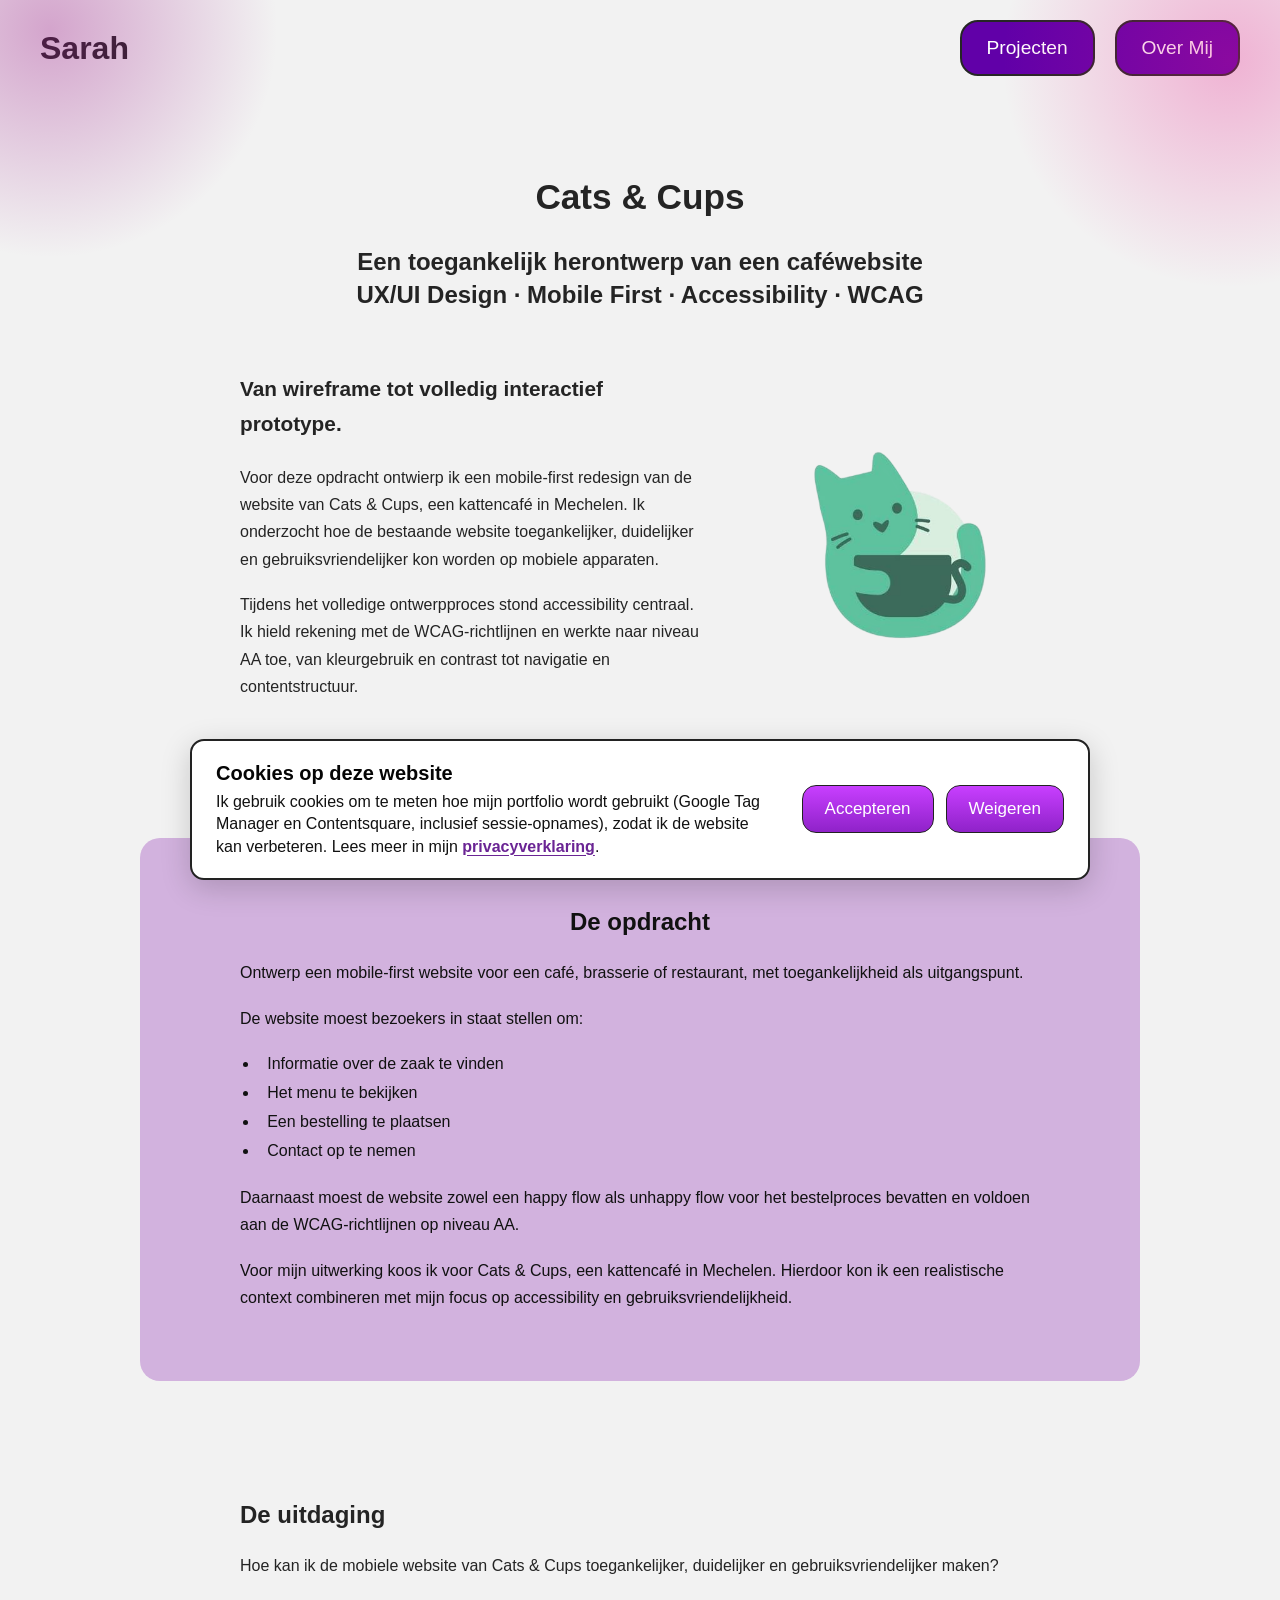
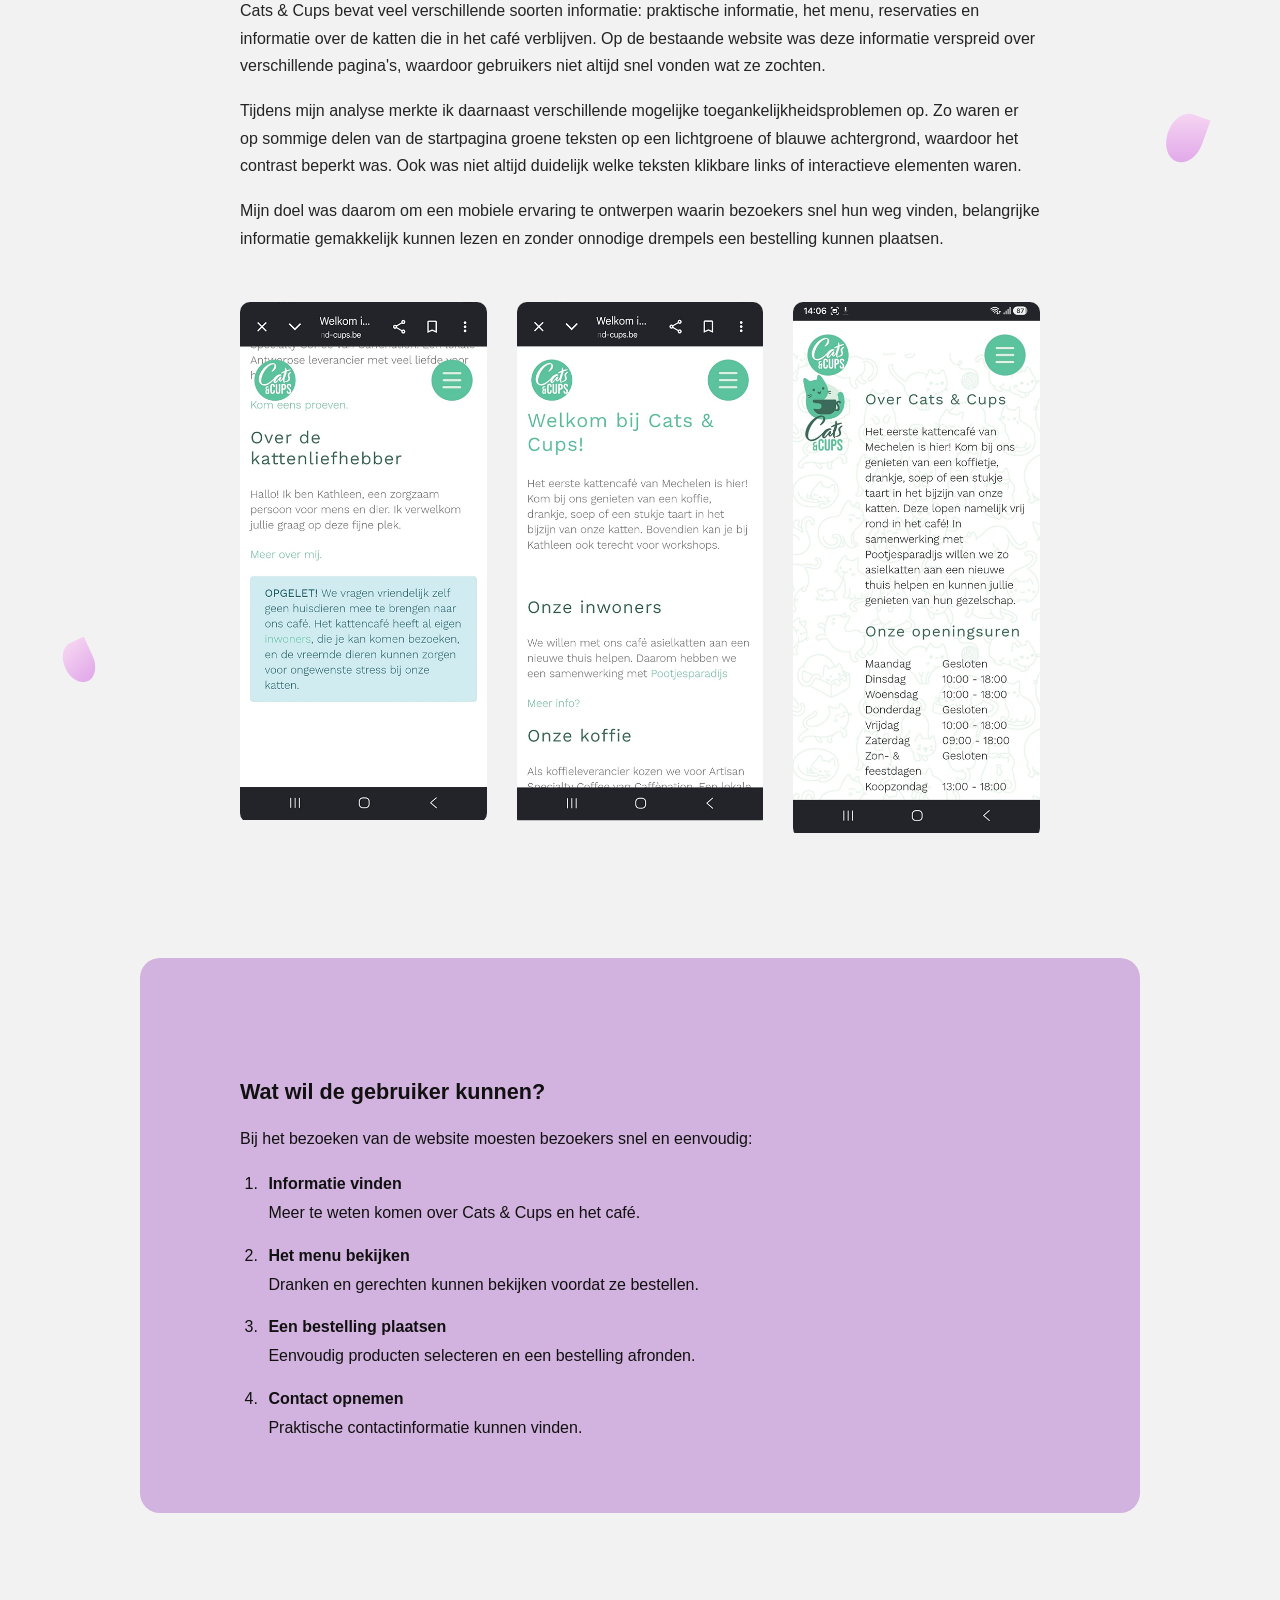
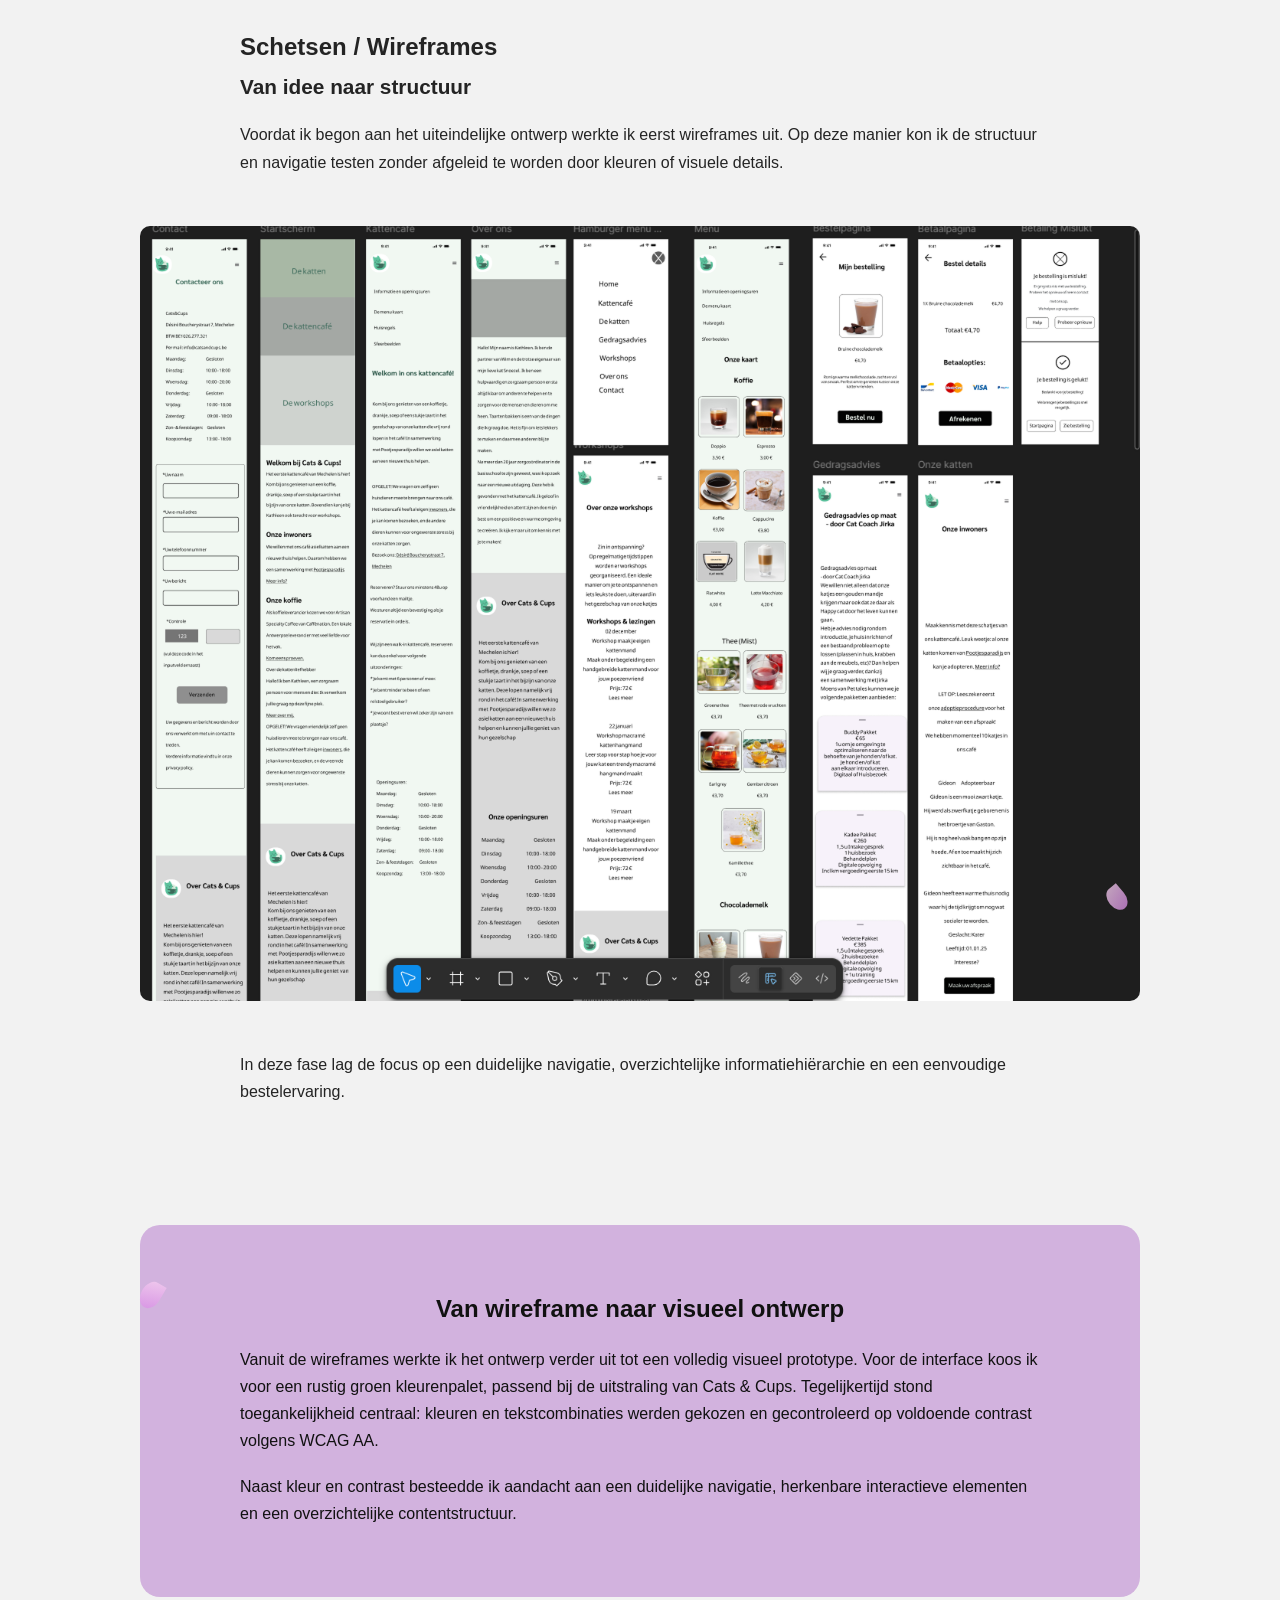
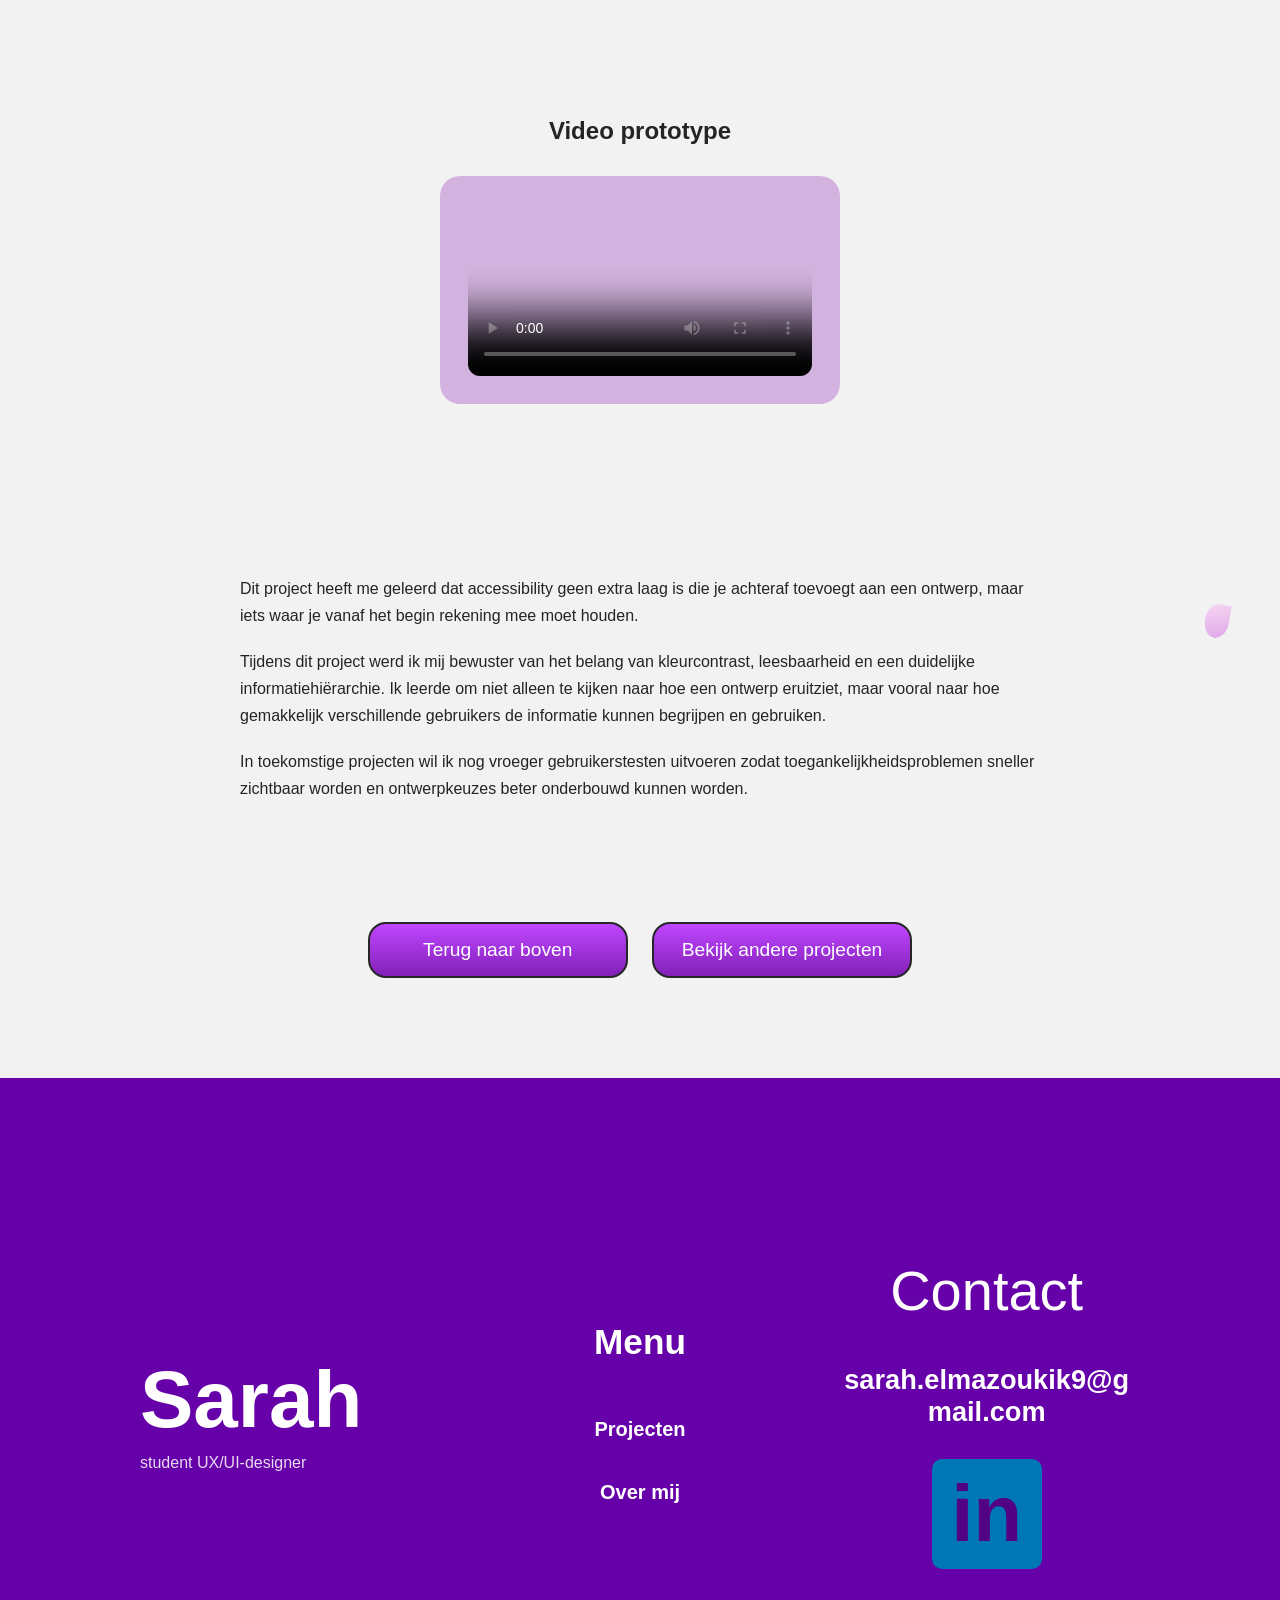
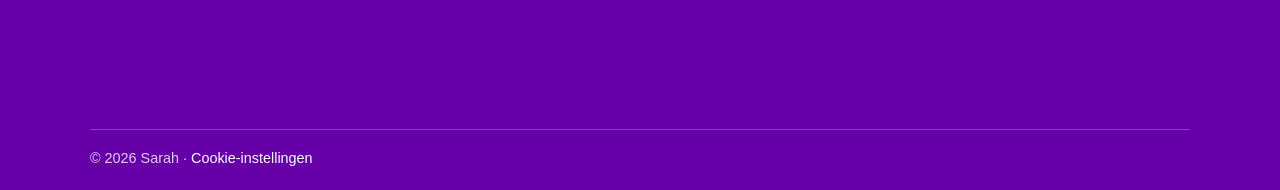
==== commit e0ee3982: "feat: add project navigation buttons to multiple HTML files for improved user experience" ====
--- a/Kattencafe.html
+++ b/Kattencafe.html
@@ -310,7 +310,10 @@
                 worden.
             </p>
         </section>
-
+        <div class="project-nav">
+            <a href="#top" class="btn">Terug naar boven</a>
+            <a href="projecten.html" class="btn">Bekijk andere projecten</a>
+        </div>
     </main>
 
     <footer class="site-footer">
--- a/style.css
+++ b/style.css
@@ -3328,4 +3328,58 @@
  
 .privacy th {
     background-color: var(--light-purple);
+}
+
+/* =========================
+   KNOPPEN ONDER ELK PROJECT
+   Zet dit onderaan je style.css
+========================= */
+ 
+/* Zachte scroll voor "Terug naar boven" (sla over als je dit al hebt) */
+html {
+    scroll-behavior: smooth;
+}
+ 
+@media (prefers-reduced-motion: reduce) {
+    html {
+        scroll-behavior: auto;
+    }
+}
+ 
+/* Desktop: naast elkaar, gecentreerd, niet breder dan de inhoud */
+body .project-nav {
+    display: flex;
+    flex-direction: row;
+    flex-wrap: wrap;
+    justify-content: center;
+    gap: 24px;
+    width: min(1000px, calc(100% - 40px));
+    margin: 72px auto 96px;
+}
+ 
+body .project-nav .btn {
+    display: inline-flex;
+    align-items: center;
+    justify-content: center;
+    box-sizing: border-box;
+    width: auto;
+    min-width: 260px;
+    min-height: 56px;
+    padding: 12px 28px;
+    text-align: center;
+    text-decoration: none;
+}
+ 
+/* Gsm: onder elkaar, volle breedte */
+@media (max-width: 600px) {
+    body .project-nav {
+        flex-direction: column;
+        align-items: stretch;
+        margin: 56px auto 72px;
+    }
+ 
+    body .project-nav .btn {
+        width: 100%;
+        min-width: 0;
+    }
 }
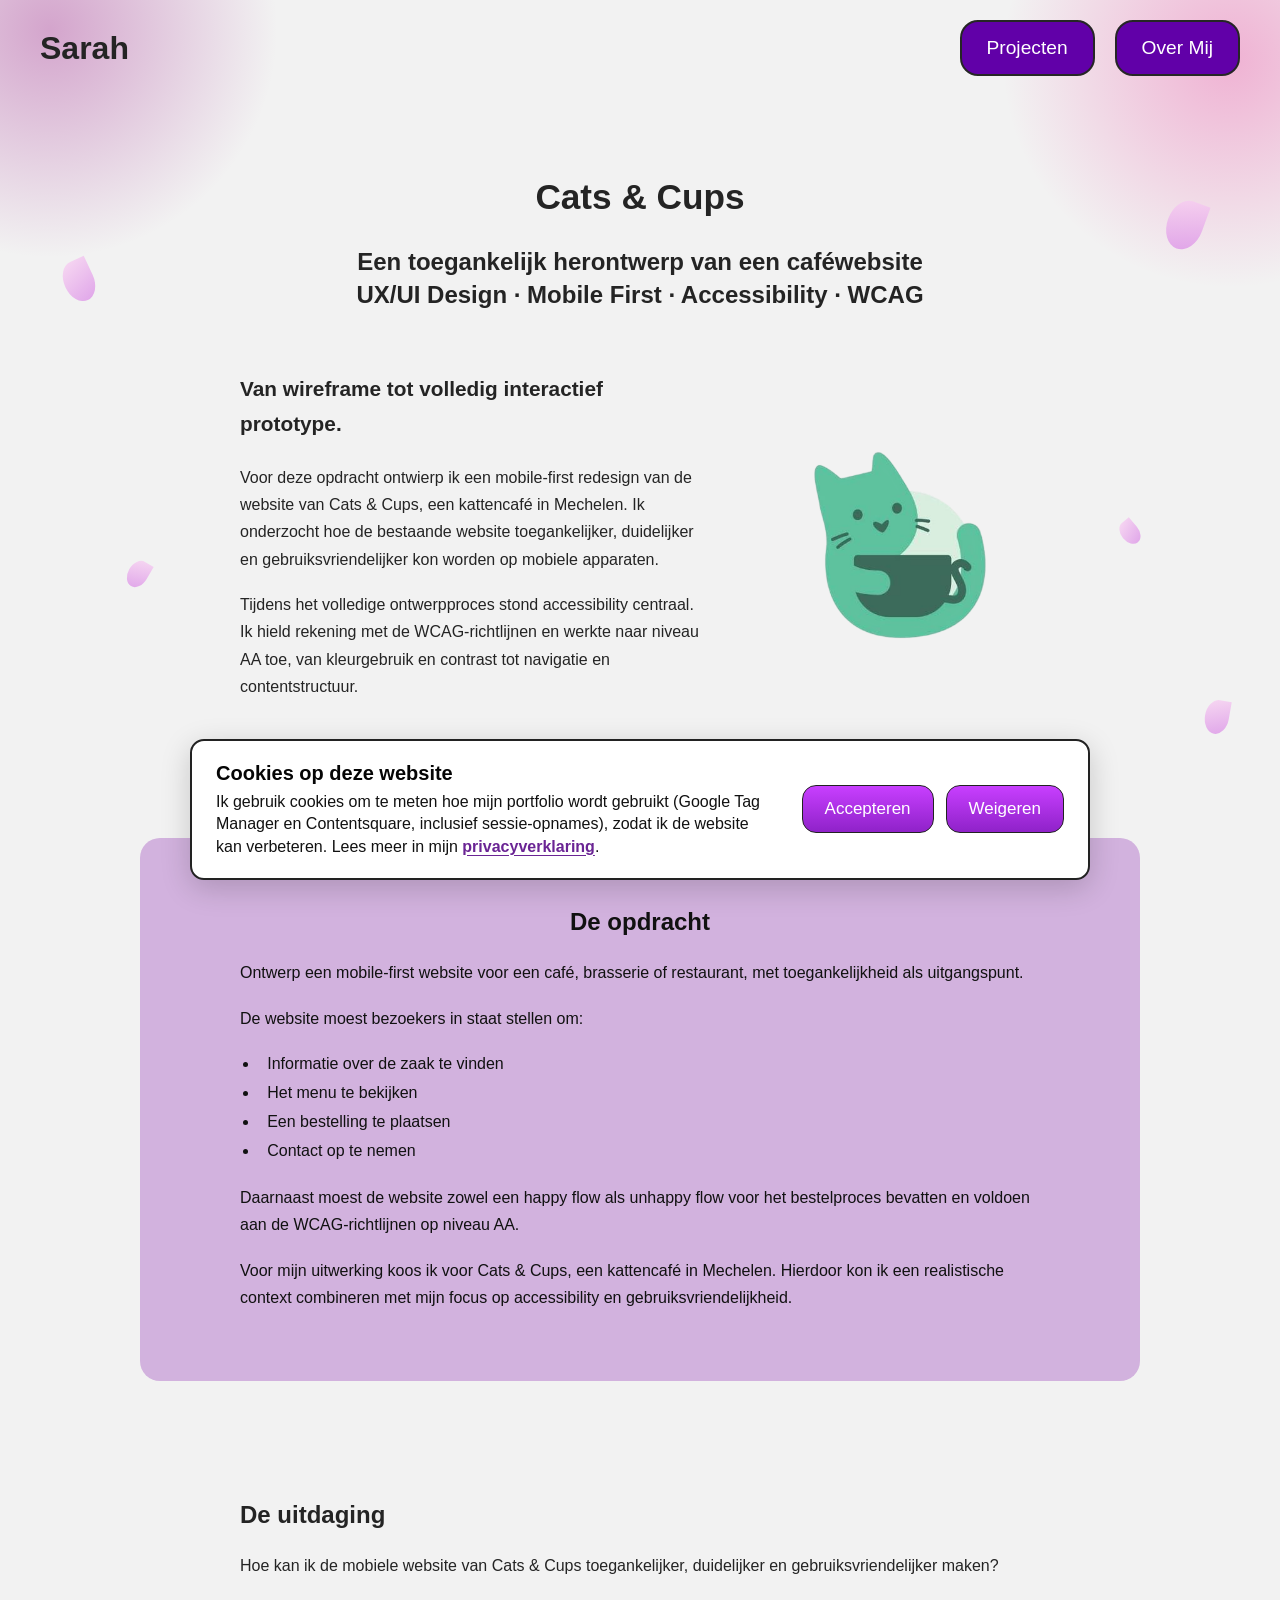
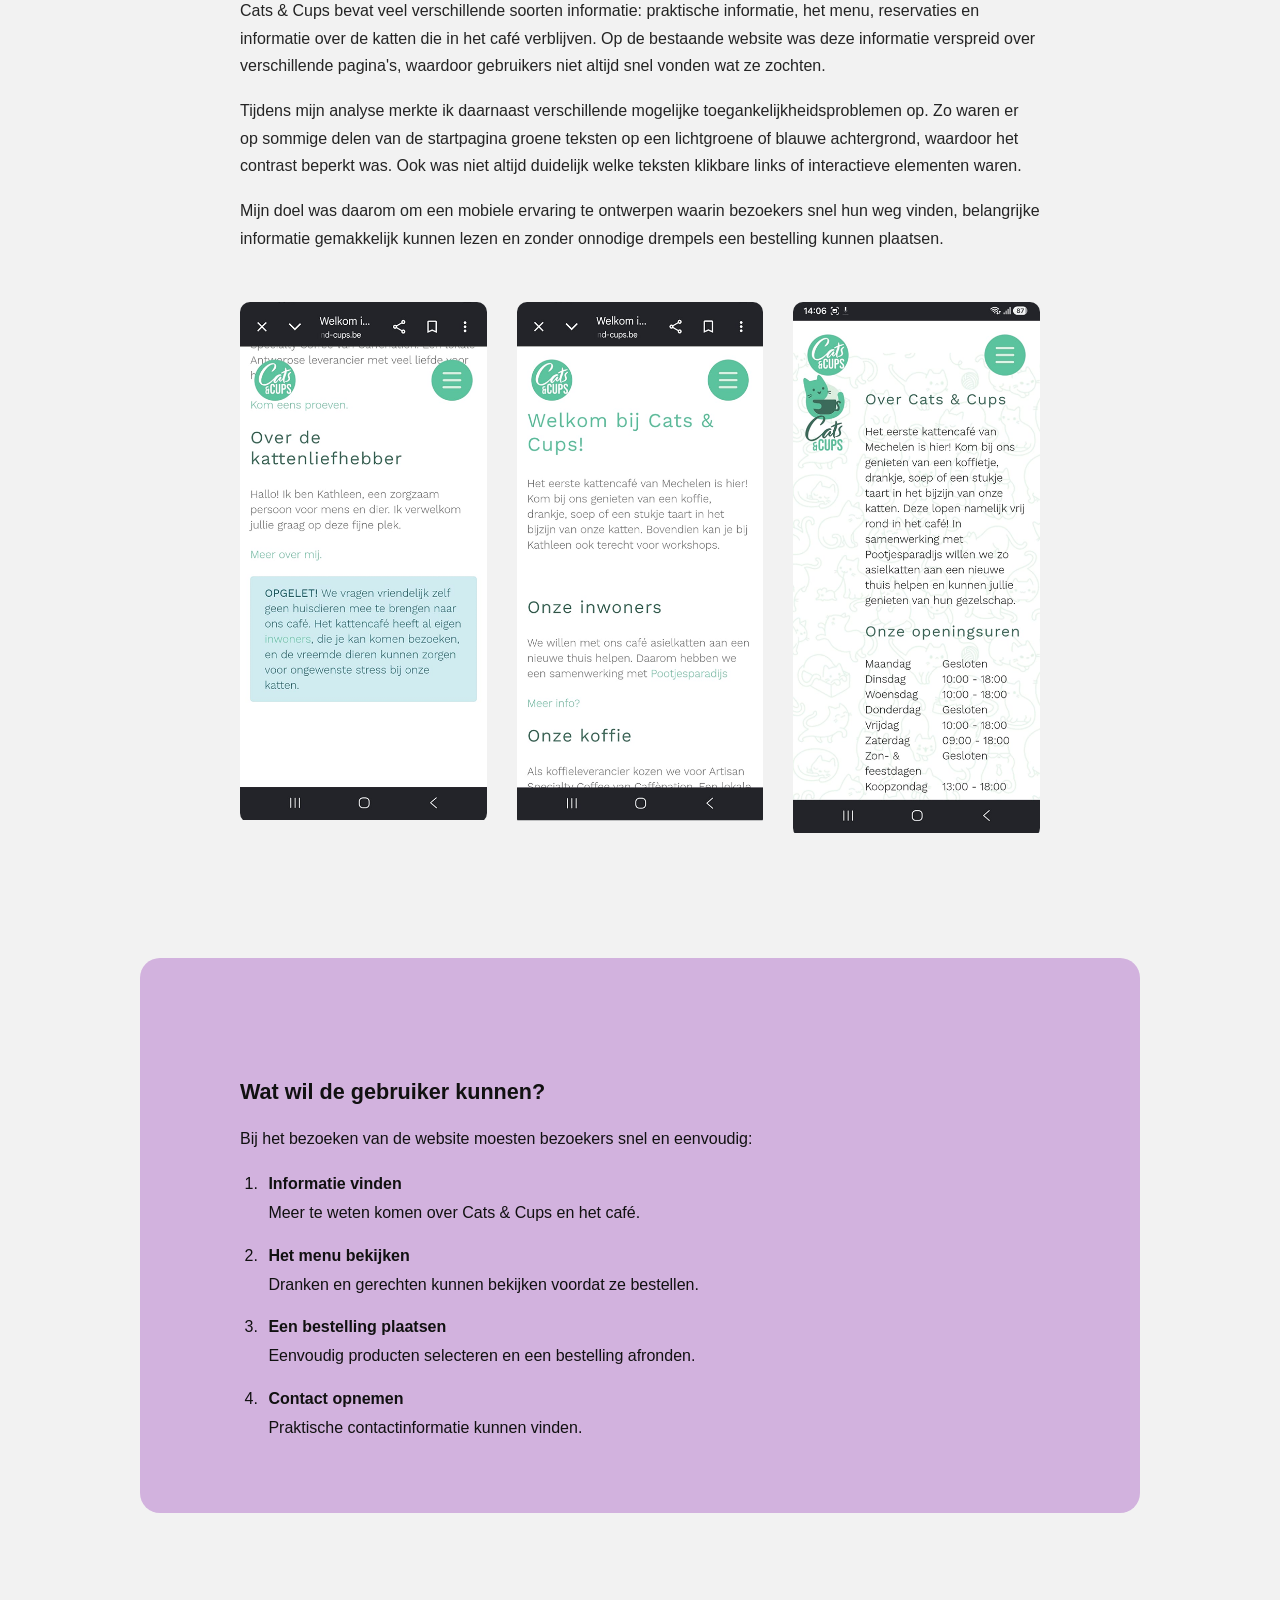
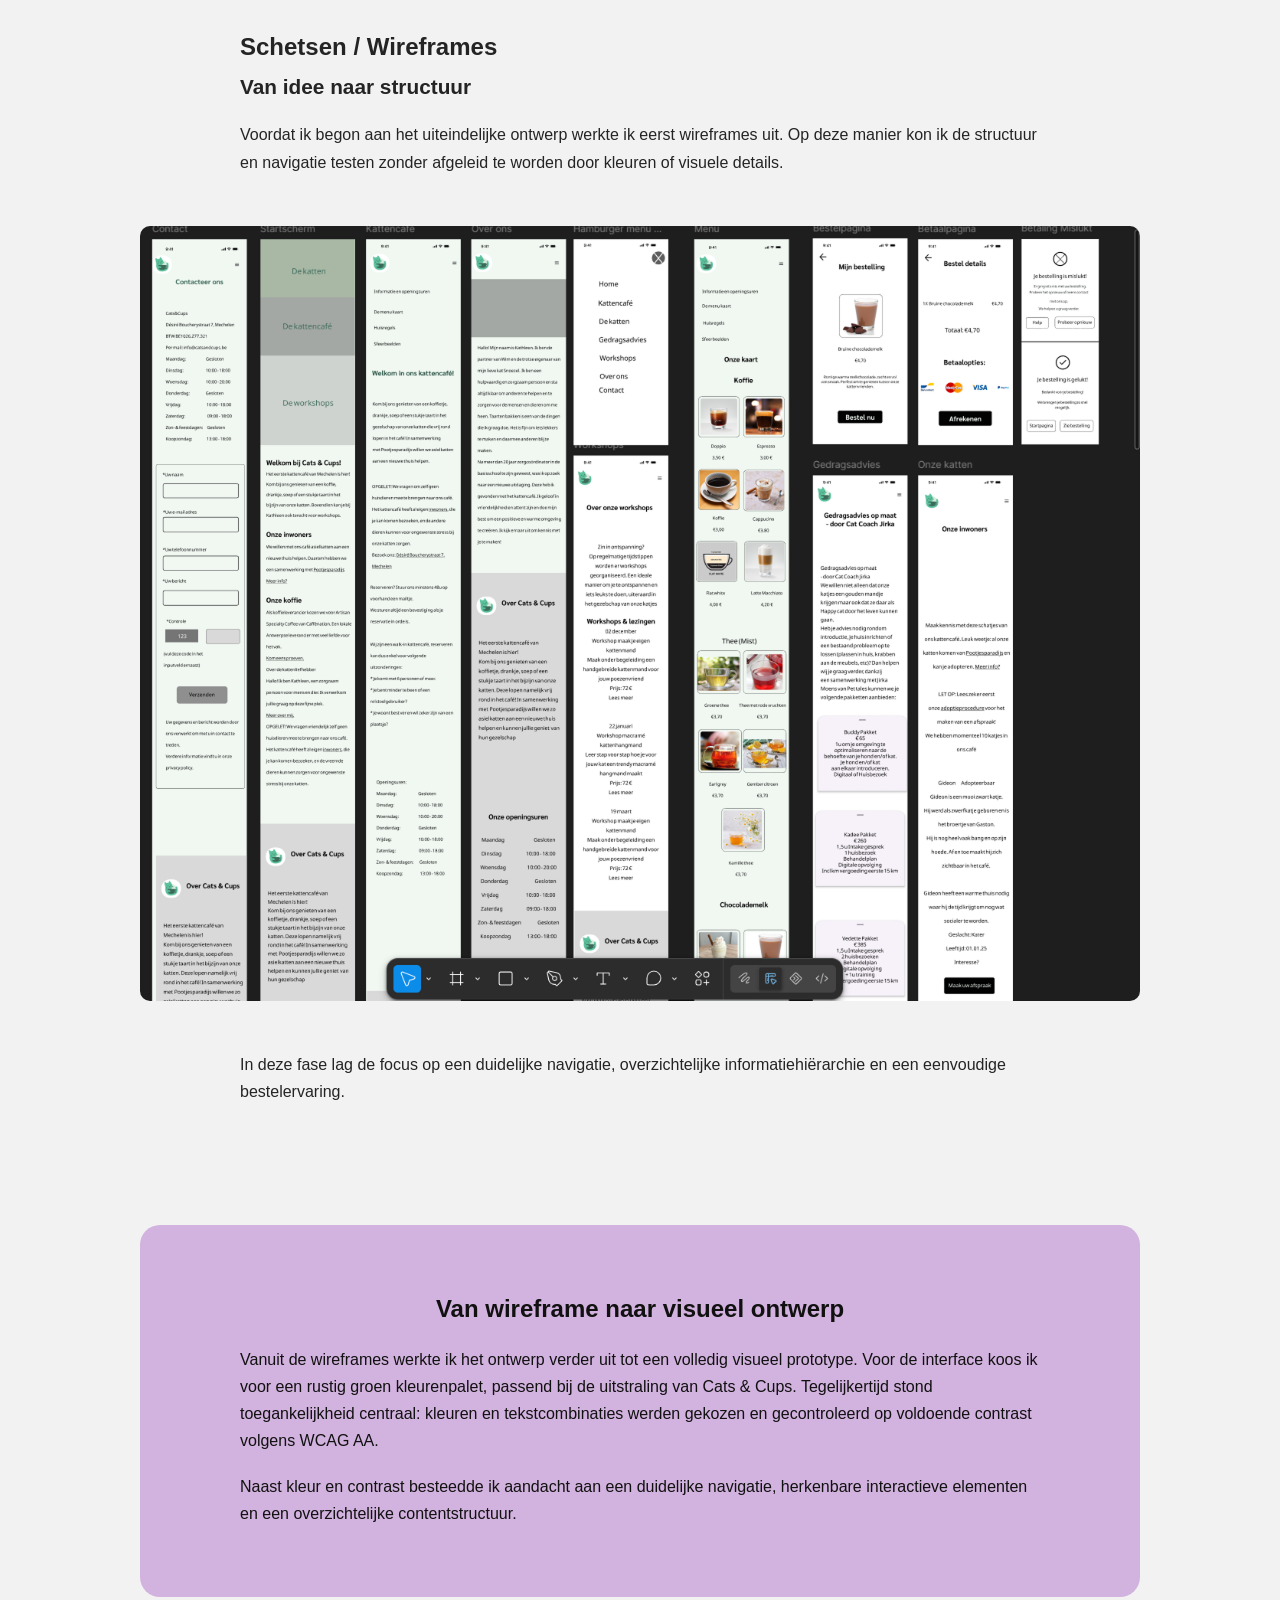
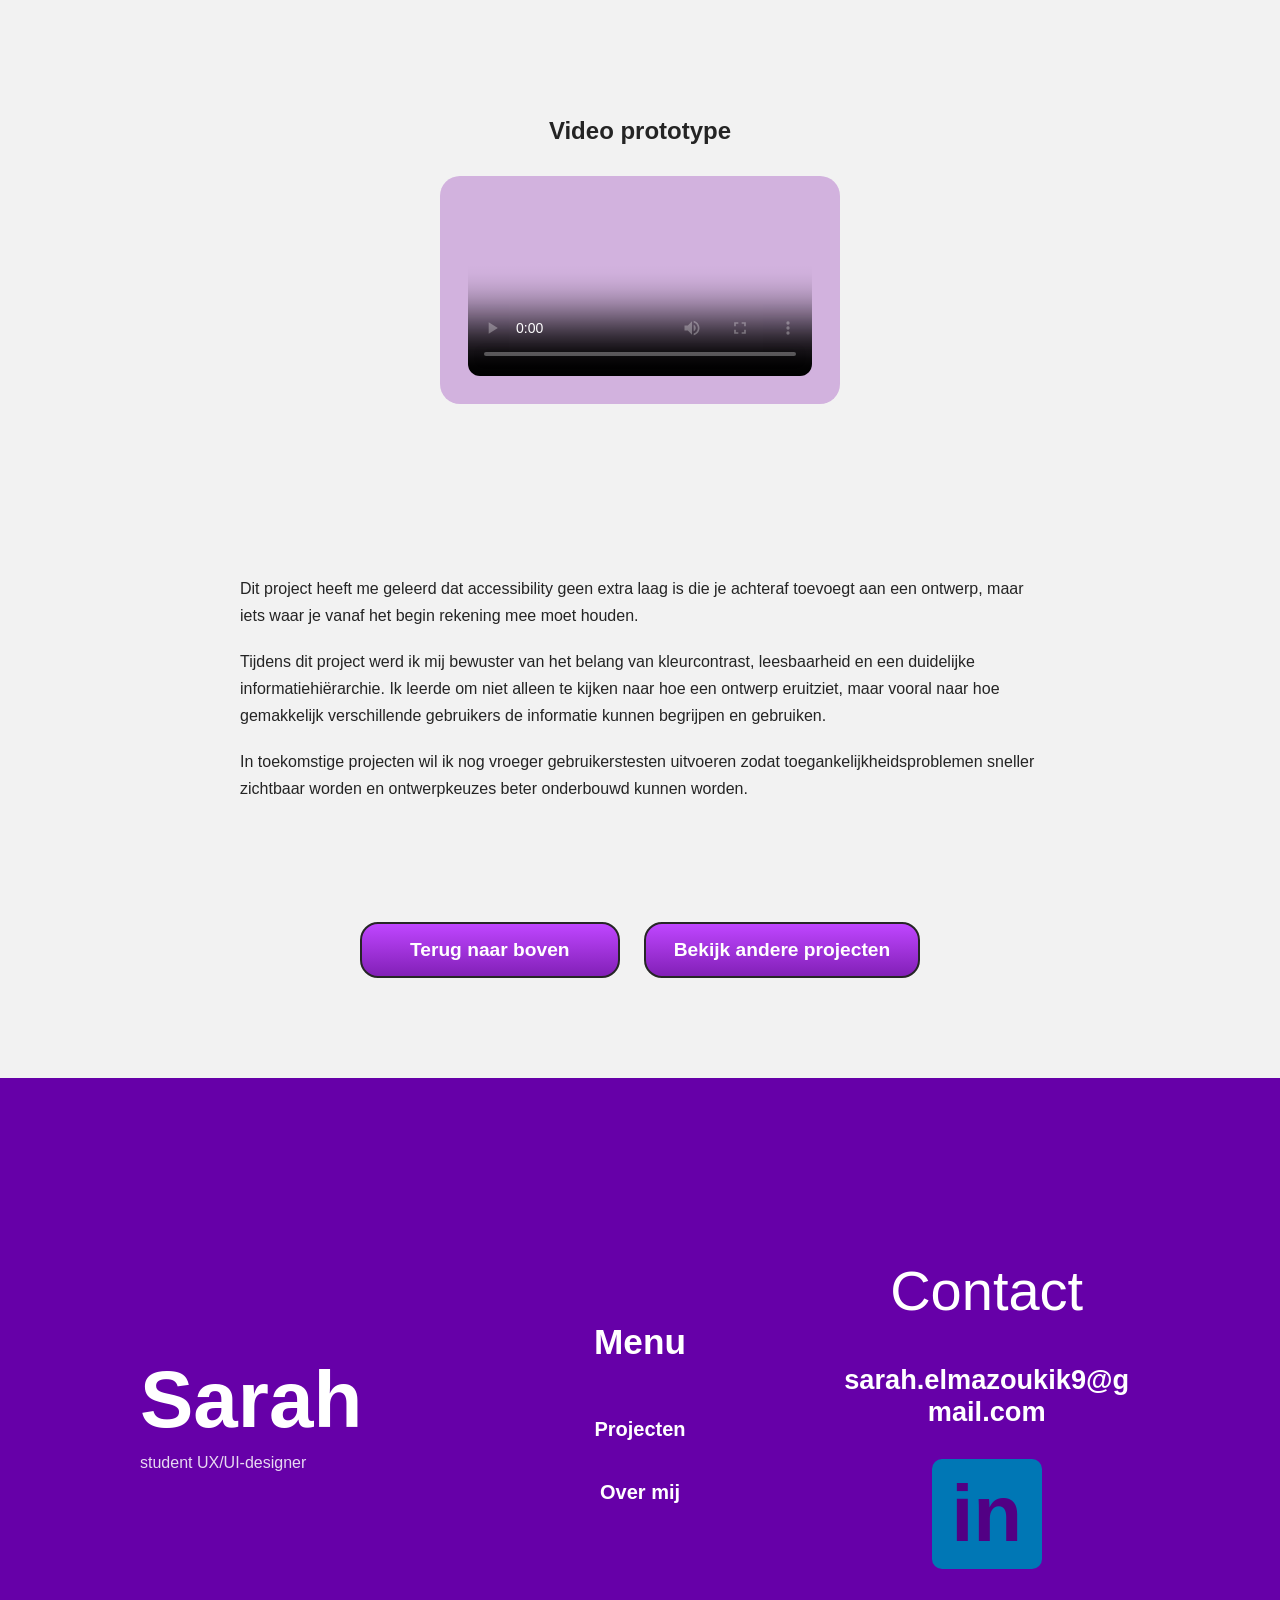
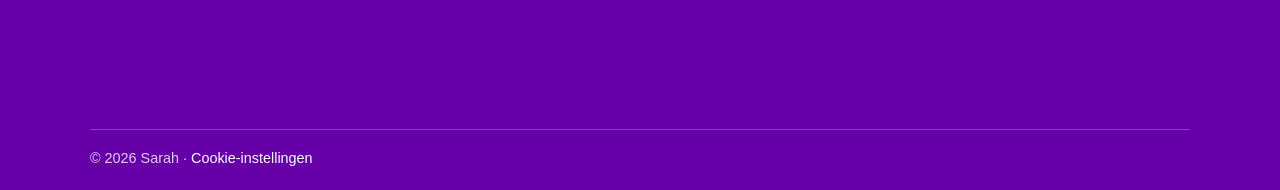
==== commit bbfe2be4: "feat: add page decoration and scroll effects to enhance visual appeal across multiple HTML files" ====
--- a/Kattencafe.html
+++ b/Kattencafe.html
@@ -65,6 +65,7 @@
 
     <link rel="stylesheet" href="style.css">
     <link rel="stylesheet" href="animaties.css">
+    <link rel="stylesheet" href="page-decor-scroll.css">
     <script defer src="https://t.contentsquare.net/uxa/e393bb985577b.js"></script>
 </head>
 
@@ -73,6 +74,17 @@
     <noscript><iframe src="https://www.googletagmanager.com/ns.html?id=GTM-KX3ZXJXG" height="0" width="0"
             style="display:none;visibility:hidden"></iframe></noscript>
     <!-- End Google Tag Manager (noscript) -->
+
+    <div class="page-decor page-decor--long" aria-hidden="true">
+        <span class="hero-blob hero-blob--1"></span>
+        <span class="hero-blob hero-blob--2"></span>
+
+        <span class="petal" style="--s:30px; --r:-25deg; left:5%;  top:260px; --d:0s;"></span>
+        <span class="petal" style="--s:20px; --r:30deg;  left:10%; top:560px; --d:-2s;"></span>
+        <span class="petal" style="--s:36px; --r:20deg;  right:6%; top:200px; --d:-4s;"></span>
+        <span class="petal" style="--s:18px; --r:-40deg; right:11%; top:520px; --d:-1s;"></span>
+        <span class="petal" style="--s:24px; --r:10deg;  right:4%;  top:700px; --d:-3s;"></span>
+    </div>
     <header class="site-header">
         <nav class="navbar">
 
@@ -99,16 +111,7 @@
     </header>
 
     <main class="case-study cats">
-        <div class="hero-decor" aria-hidden="true">
-            <span class="hero-blob hero-blob--1"></span>
-            <span class="hero-blob hero-blob--2"></span>
-
-            <span class="petal" style="--s:30px; --r:-25deg; left:5%;  top:34%; --d:0s;"></span>
-            <span class="petal" style="--s:20px; --r:30deg;  left:11%; top:68%; --d:-2s;"></span>
-            <span class="petal" style="--s:36px; --r:20deg;  right:6%; top:26%; --d:-4s;"></span>
-            <span class="petal" style="--s:18px; --r:-40deg; right:12%; top:62%; --d:-1s;"></span>
-            <span class="petal" style="--s:24px; --r:10deg;  right:4%;  top:82%; --d:-3s;"></span>
-        </div>
+
         <!-- 1. Titel -->
         <div class="project-header">
             <h1>Cats &amp; Cups</h1>
@@ -345,6 +348,7 @@
     <script src="cookie-consent-behouden.js"></script>
     <script>document.documentElement.classList.add('js');</script>
     <script src="animaties.js"></script>
+    <script defer src="page-decor-scroll.js"></script>
 </body>
 
 </html>
--- a/style.css
+++ b/style.css
@@ -956,6 +956,7 @@
     border-radius: 18px;
     border: 2px solid #262626;
     font-size: 1.1rem;
+    font-weight: bold;
     text-align: center;
     box-sizing: border-box; /* Zorgt ervoor dat padding binnen de breedte valt */
     transition: 0.3s;
@@ -3382,4 +3383,27 @@
         width: 100%;
         min-width: 0;
     }
+}
+
+body {
+    position: relative;
+    z-index: 0;
+}
+ 
+.page-decor {
+    position: absolute;
+    top: 0;
+    left: 0;
+    width: 100%;
+    height: 820px;           /* alleen bovenaan de pagina, zoals op je homepage */
+    z-index: -1;
+    overflow: hidden;        /* geen horizontale scrollbalk */
+    pointer-events: none;    /* klikken gaan gewoon door */
+}
+ 
+/* Blaadjes alleen in de marges: weg op kleinere schermen zodat ze nooit over tekst liggen */
+@media (max-width: 1200px) {
+    .page-decor .petal {
+        display: none;
+    }
 }
--- a/page-decor-scroll.css
+++ b/page-decor-scroll.css
@@ -0,0 +1,36 @@
+.page-decor.page-decor--long {
+    height: 100%;
+}
+ 
+/* Blobs: komen tevoorschijn als ze in beeld scrollen, verdwijnen daarna weer */
+.scroll-blob {
+    opacity: 0;
+    transform: scale(0.8);
+    transition: opacity 1.2s ease, transform 1.4s ease;
+}
+ 
+.scroll-blob.is-in {
+    opacity: 1;
+    transform: scale(1);
+}
+ 
+.scroll-blob--pink {
+    background: radial-gradient(circle, rgba(233, 30, 140, 0.30), transparent 70%);
+}
+ 
+.scroll-blob--purple {
+    background: radial-gradient(circle, rgba(155, 20, 134, 0.35), transparent 70%);
+}
+ 
+/* Blaadjes: zichtbaar en zwevend zolang ze in beeld zijn, anders verborgen en stil */
+.petal--scroll {
+    opacity: 0;
+    transition: opacity 0.9s ease;
+    animation-play-state: paused;
+}
+ 
+.petal--scroll.is-in {
+    opacity: 0.75;
+    animation-play-state: running;
+}
+ 
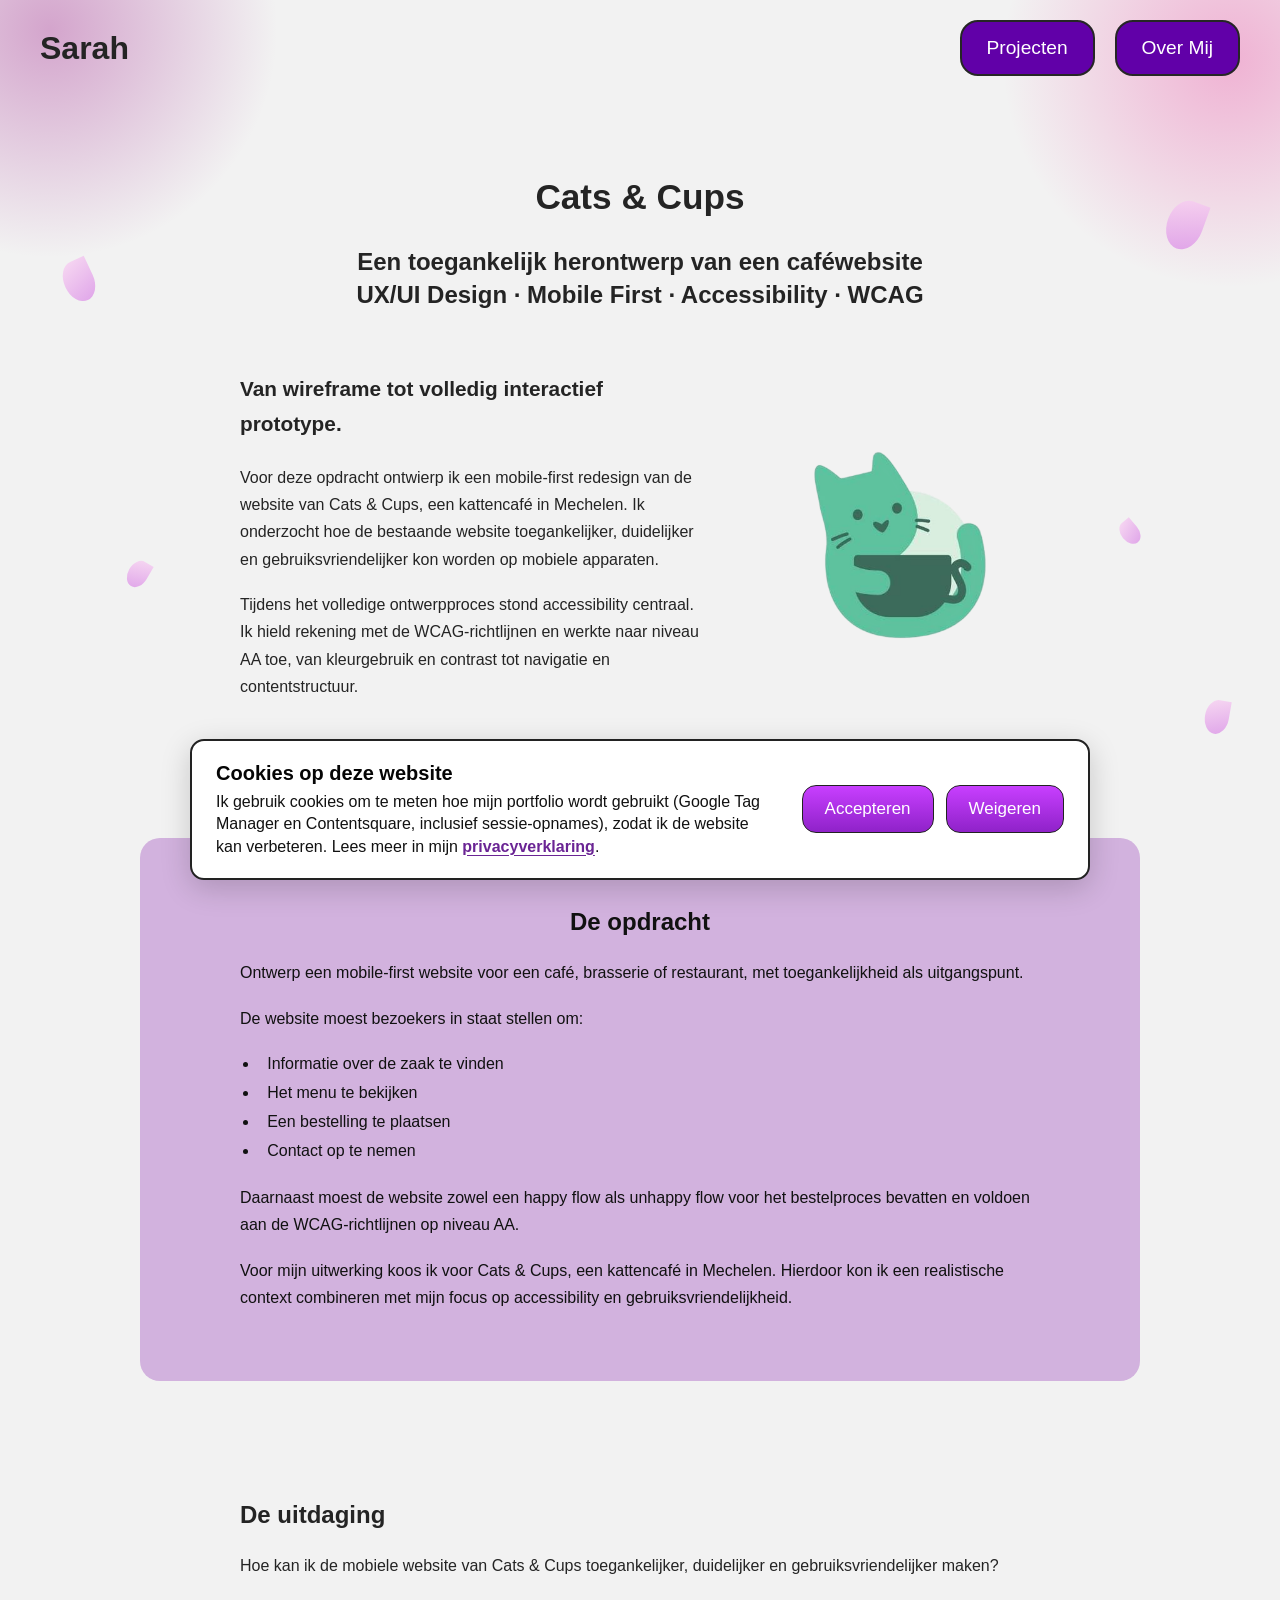
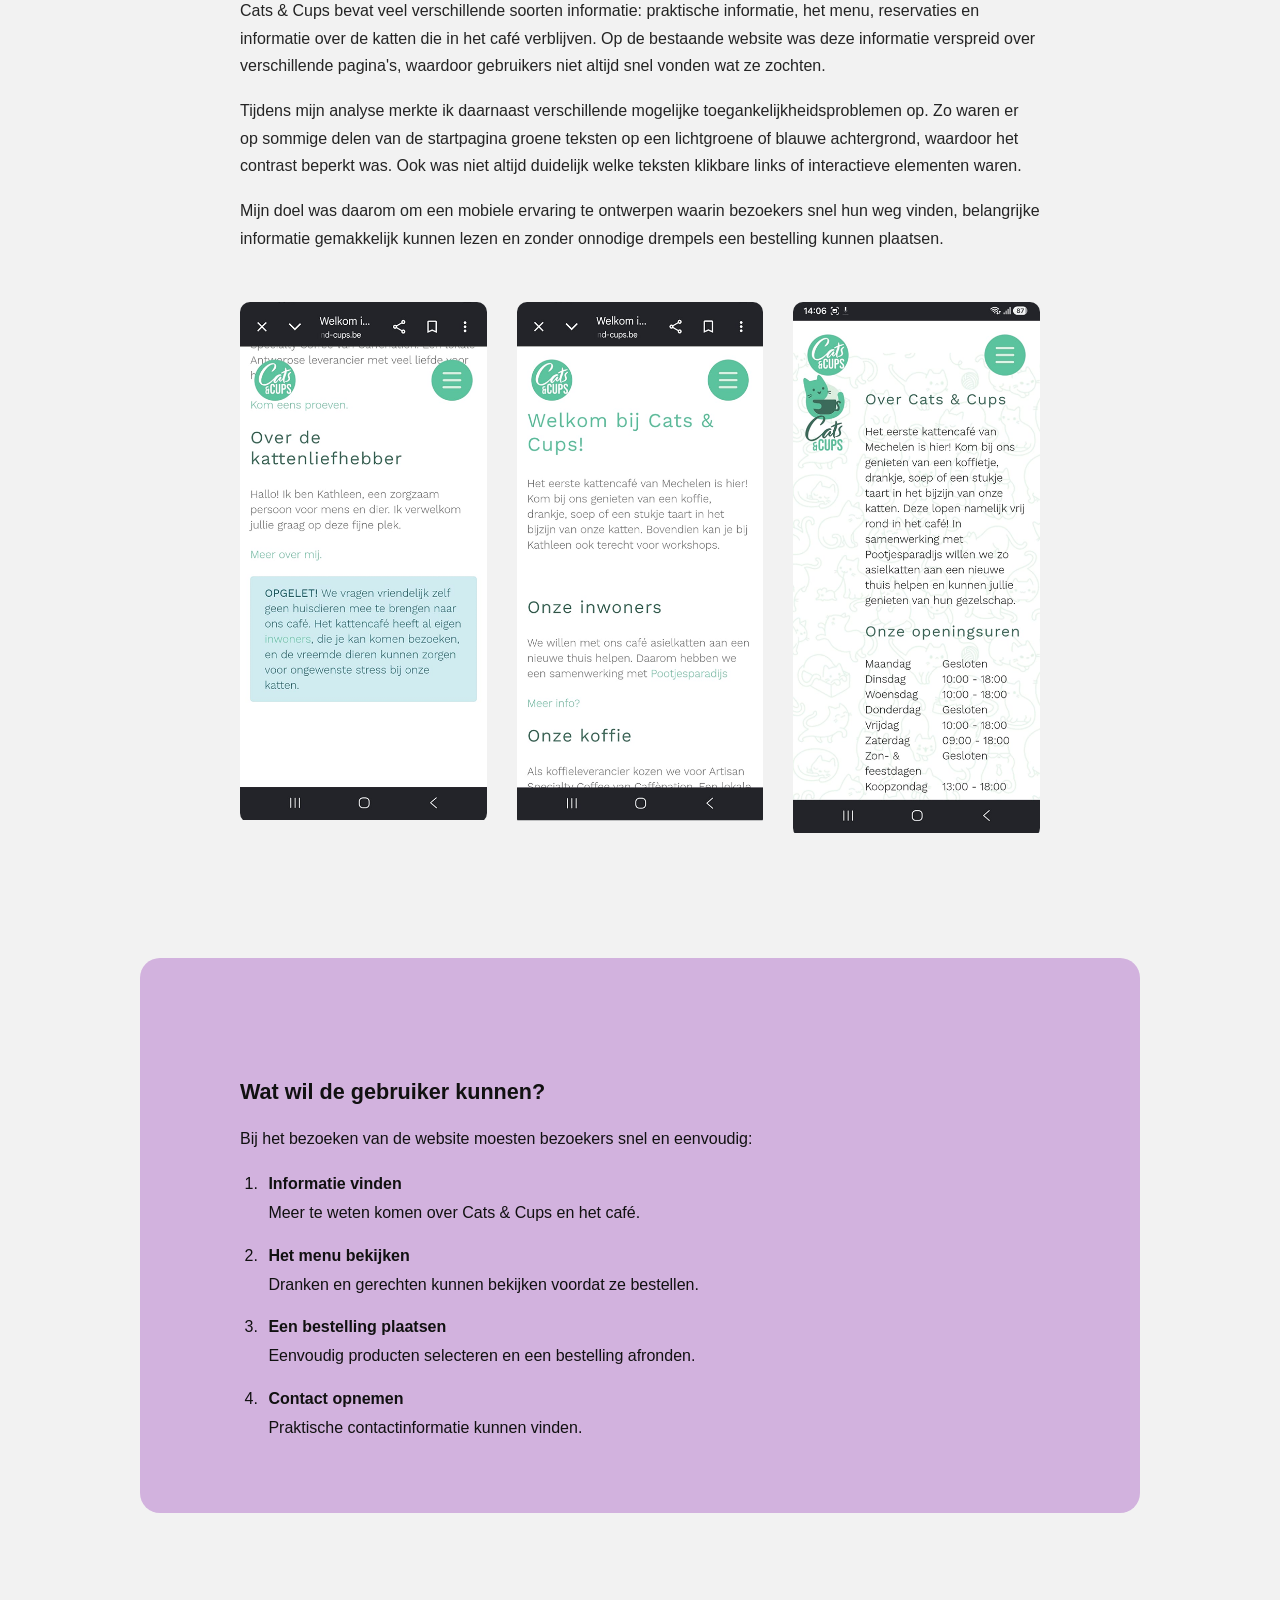
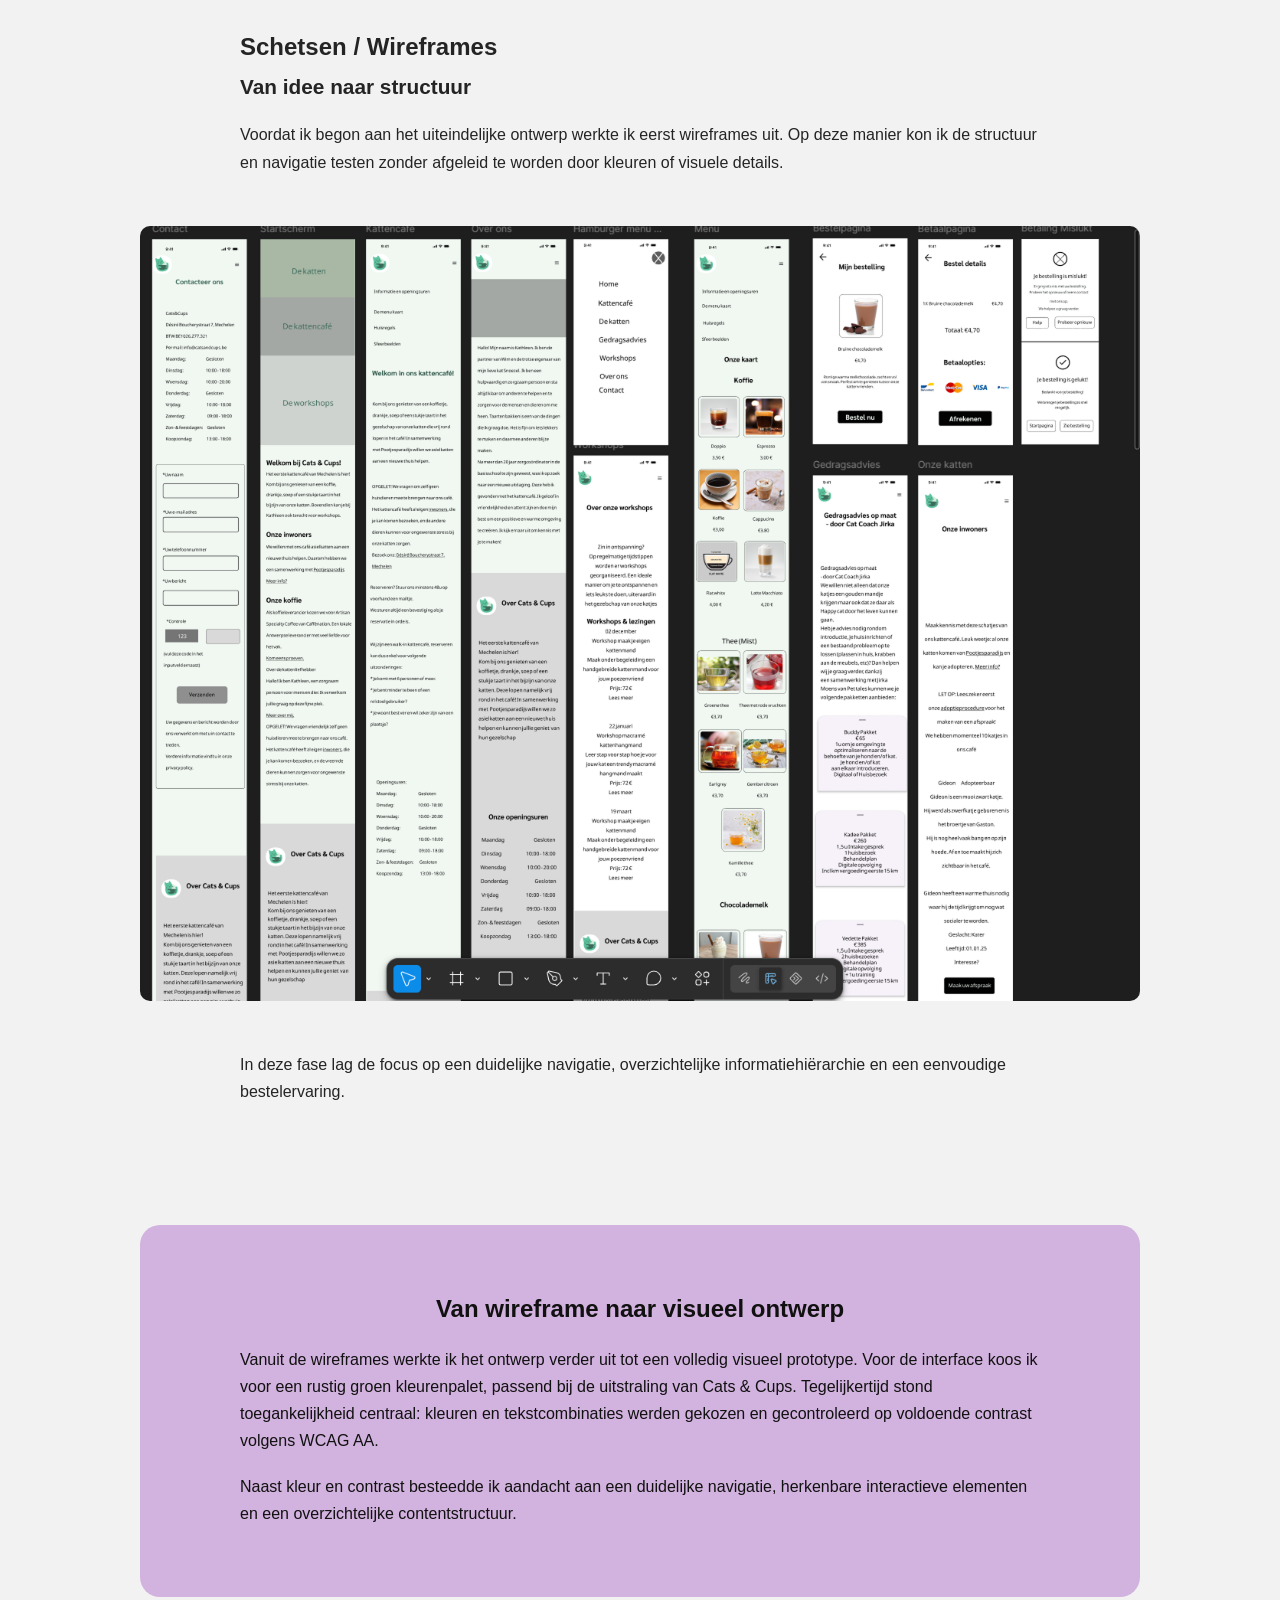
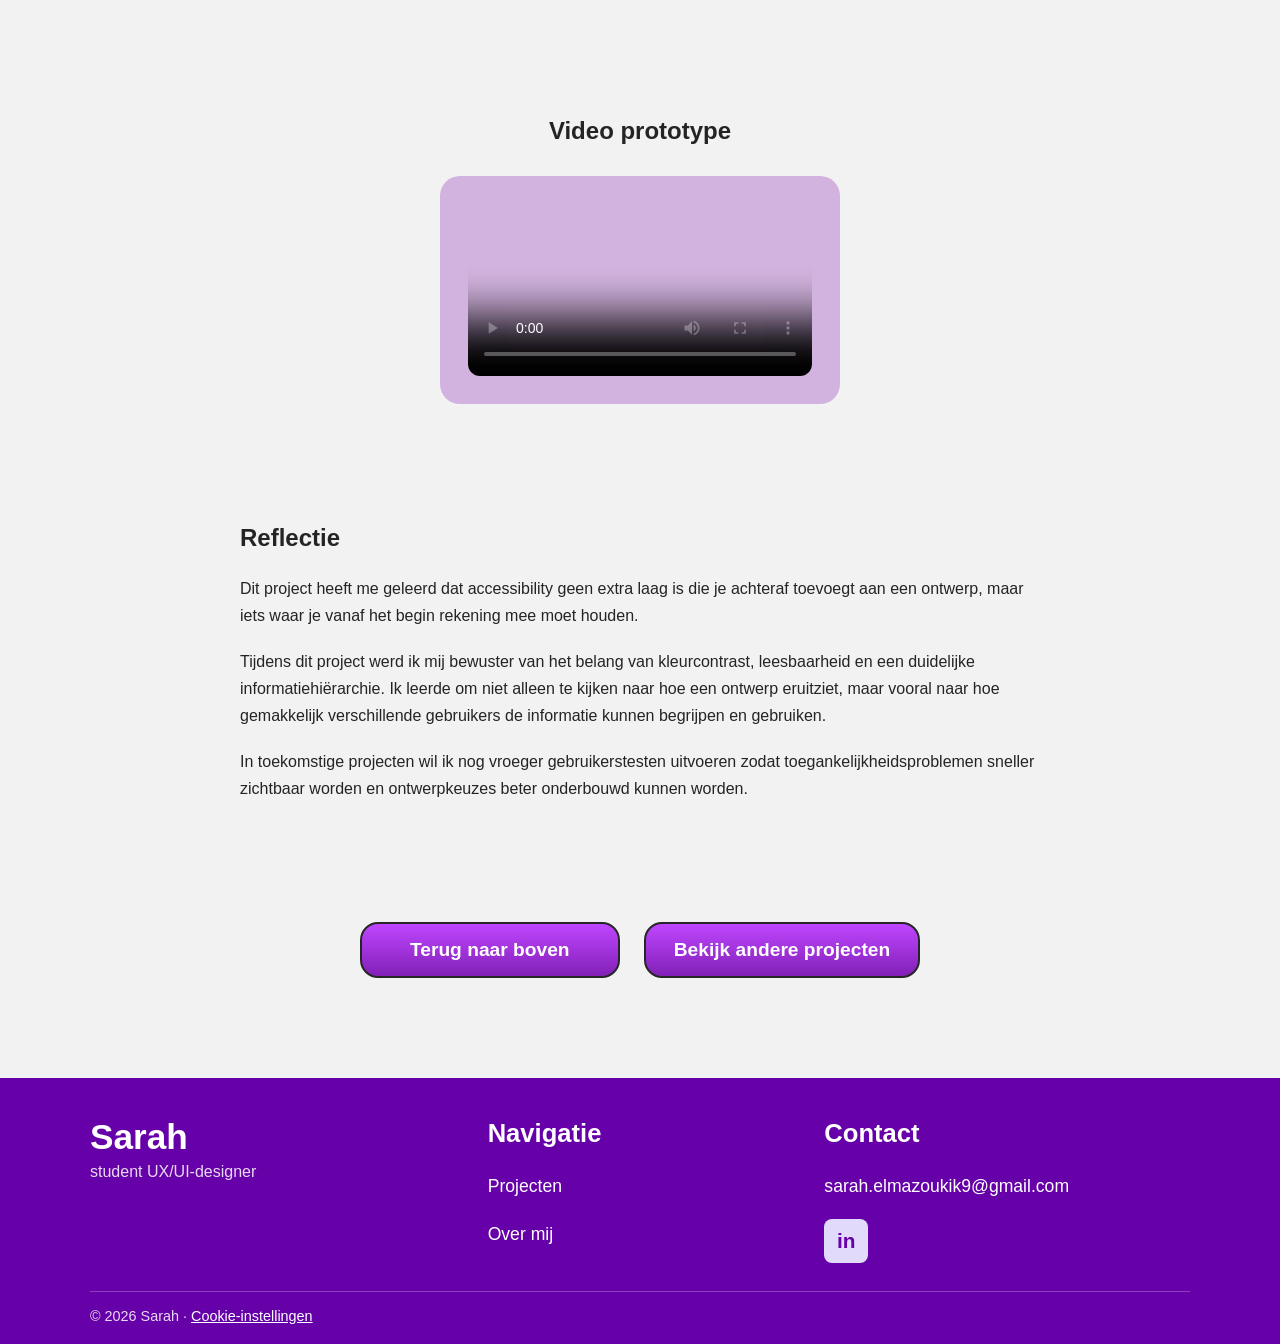
==== commit e5cf8d92: "feat: update footer navigation headings from 'Menu' to 'Navigatie' for consistency across multiple H" ====
--- a/Kattencafe.html
+++ b/Kattencafe.html
@@ -328,14 +328,14 @@
             </div>
 
             <nav class="footer-links" aria-label="Footer">
-                <h2>Menu</h2>
+                <h2>Navigatie</h2>
                 <a href="projecten.html">Projecten</a>
                 <a href="overmij.html">Over mij</a>
             </nav>
 
             <div class="contact">
                 <h2>Contact</h2>
-                <a href="mailto:sarah.elmazouki9@gmail.com">sarah.elmazoukik9@gmail.com</a>
+                <a href="mailto:sarah.elmazoukik9@gmail.com">sarah.elmazoukik9@gmail.com</a>
                 <a class="linkedin" href="https://www.linkedin.com/feed/" aria-label="LinkedIn-profiel">in</a>
             </div>
 
--- a/style.css
+++ b/style.css
@@ -473,252 +473,130 @@
     }
 }
  
+/* =========================
+   Footer
+========================= */
 .site-footer {
-    background: #520084;
-    color: #fff;
-    padding: 60px 40px 24px;
-}
-
+    width: 100%;
+    padding: 40px 24px 20px;
+    background: #6600A8;
+    color: #ffffff;
+}
+ 
+/* Drie kolommen die allemaal bovenaan beginnen, dus op dezelfde hoogte */
 .footer-container {
     display: grid;
-    grid-template-columns: 1.2fr 1fr 1.5fr;
-    gap: 40px;
+    grid-template-columns: 1.2fr 1fr 1.2fr;
+    gap: 32px;
     align-items: start;
     max-width: 1100px;
     margin: 0 auto;
+    padding: 0;
     text-align: left;
-    
-}
-
+}
+ 
+/* Kolom 1: naam */
 .footer-logo {
     display: inline-block;
-    margin-bottom: 8px;
-    font-size: 2rem;
+    margin-bottom: 6px;
+    font-size: 2.2rem;
     font-weight: 700;
-    color: #fff;
-}
-
+    line-height: 1.1;
+}
+ 
 .footer-brand p {
     margin: 0;
-    color: rgba(255, 255, 255, .85);
-}
-
+    color: rgba(255, 255, 255, 0.85);
+    font-size: 1rem;
+}
+ 
+/* "Navigatie" en "Contact": exact dezelfde grootte */
 .site-footer h2 {
-    margin: 0 0 16px;
-    font-size: 2.2rem;
+    margin: 0 0 12px;
+    color: #ffffff;
+    font-size: 1.6rem;
     font-weight: 700;
-    color: #fff;
-}
-
+    line-height: 1.2;
+}
+ 
+/* Kolom 2 en 3 */
 .footer-links,
 .contact {
     display: flex;
     flex-direction: column;
     align-items: flex-start;
-    gap: 10px;
-}
-
+    gap: 4px;
+}
+ 
 .site-footer a {
-    color: #fff;
+    color: #ffffff;
     text-decoration: none;
 }
-
+ 
+.footer-links a,
+.contact a {
+    display: inline-flex;
+    align-items: center;
+    min-height: 44px;           /* groot genoeg om aan te tikken */
+    font-size: 1.1rem;
+    overflow-wrap: anywhere;    /* lange e-mail loopt nooit buiten beeld */
+}
+ 
 .footer-links a:hover,
 .contact a:hover {
     text-decoration: underline;
 }
-
+ 
 .site-footer a:focus-visible {
-    outline: 2px solid #fff;
+    outline: 2px solid #ffffff;
     outline-offset: 3px;
 }
-
-/* wit icoon met paarse "in": goed contrast */
-.linkedin {
-    display: inline-flex;
-    align-items: center;
+ 
+/* LinkedIn: wit vlak met paarse "in", goed contrast */
+.contact a.linkedin {
     justify-content: center;
     width: 44px;
     height: 44px;
     margin-top: 6px;
-    background: #fff;
-    color: #520084 !important;
     border-radius: 8px;
+    background: #ffffff;
+    color: #6600A8;
     font-size: 1.3rem;
     font-weight: 700;
 }
-
+ 
+.contact a.linkedin:hover {
+    text-decoration: none;
+    background: #f0e6fa;
+}
+ 
+/* Onderste regel */
 .footer-copy {
     max-width: 1100px;
-    margin: 40px auto 0;
-    padding-top: 20px;
-    border-top: 1px solid rgba(255, 255, 255, .25);
-    font-size: .9rem;
-    color: rgba(255, 255, 255, .8);
-}
-
-@media (max-width: 768px) {
+    margin: 28px auto 0;
+    padding-top: 16px;
+    border-top: 1px solid rgba(255, 255, 255, 0.25);
+    color: rgba(255, 255, 255, 0.85);
+    font-size: 0.9rem;
+}
+ 
+.footer-copy a {
+    text-decoration: underline;
+}
+ 
+/* Tablet en gsm: alles onder elkaar */
+@media (max-width: 900px) {
     .site-footer {
-        padding: 40px 20px 20px;
-    }
-
+        padding: 32px 20px 16px;
+    }
+ 
     .footer-container {
         grid-template-columns: 1fr;
-        gap: 32px;
-    }
-}
-/* =========================
-   FOOTER
-========================= */
-
-.site-footer{
-    background:#6600A8;
-    width:100%;
-}
-
-.footer-container{
-    max-width:1400px;
-    margin:0 auto;
-
-    padding: 0px 80px 100px;  /* boven kleiner, onder en zijkanten blijven gelijk */
-
-    display:flex;
-    justify-content:space-between;
-    align-items:center;
-}
-/* Elke kolom even breed */
-.footer-container > *{
-    flex:1;
-}
-
-/* Sarah */
-
-.footer-logo{
-    color:white;
-    text-decoration:none;
-
-    font-size:4rem;
-    font-weight:500;
-}
-
-/* Links */
-
-.footer-links{
-    display:flex;
-    flex-direction:column;
-    align-items:center;
-
-    gap:80px;
-}
-
-.footer-links a{
-    color:white;
-    text-decoration:none;
-
-    font-size:2rem;
-}
-
-/* Contact */
-
-.contact{
-    display:flex;
-    flex-direction:column;
-    align-items:center;
-
-    gap:25px;
-}
-
-.contact h2{
-    color:white;
-    font-size:3.5rem;
-    font-weight:500;
-}
-
-.contact a{
-    color:white;
-    text-decoration:none;
-}
-
-/* E-mailadres */
-
-.contact > a:first-of-type{
-    font-size:1.7rem;
-    text-align:center;
-
-    max-width:420px;
-    word-break:break-word;
-}
-
-/* LinkedIn */
-
-.linkedin{
-    display:flex;
-    justify-content:center;
-    align-items:center;
-
-    width:110px;
-    height:110px;
-
-    background:#0077B5;
-    color:white;
-
-    border-radius:10px;
-
-    font-size:4rem;
-    font-weight:bold;
-}
-/* =========================
-   TABLET
-========================= */
-
-@media (max-width: 1024px) {
-    .navbar,
-    .footer-container {
-        max-width: calc(100% - 70px);
-    }
-
-    .hero {
-        padding-top: 70px;
-    }
-
-    .hero-content {
-        max-width: 650px;
-    }
-
-    .hero h1 {
-        font-size: 28px;
-    }
-
-    .skills {
-        margin-top: 120px;
-    }
-
-    .pink-decoration {
-        margin-left: 15%;
-    }
-    
-
-    .footer-container{
-        flex-direction: column;
-        gap: 80px;
-
-        text-align: center;
-    }
-
-    .footer-logo{
-        font-size: 4rem;
-    }
-
-    .footer-links{
-        gap: 40px;
-    }
-
-    .footer-links a{
-        font-size: 1.8rem;
-    }
-
-    .contact h2{
-        font-size: 3rem;
+        gap: 24px;
+    }
+ 
+    .footer-logo {
+        font-size: 2rem;
     }
 }
 
@@ -3406,4 +3284,141 @@
     .page-decor .petal {
         display: none;
     }
-}+}
+
+.prototypehiFi {
+  max-width:100%;
+    margin: 20px,auto 0;
+}
+ 
+.prototypehiFi iframe {
+    display: block;
+    width: 100%;
+    height: 780px;              /* hoog genoeg voor een mobiele app naast de zijbalk */
+    border: 2px solid #222222;
+    border-radius: 14px;
+    background: #ffffff;
+}
+ 
+/* Gsm: hoogte afhankelijk van het scherm, met een minimum */
+@media (max-width: 600px) {
+    .prototypehiFi iframe {
+        height: 78vh;
+        min-height: 520px;
+    }
+}
+
+/* =========================================================
+   FOOTER: sterke versie die oude footer-regels overschrijft
+   Zet dit HELEMAAL ONDERAAN je style.css (na alles, ook na de @media-blokken).
+   Alle selectors beginnen met "footer.site-footer", daardoor winnen ze van
+   de oude regels (.footer-logo, .contact > a:first-of-type, .linkedin, ...).
+========================================================= */
+
+footer.site-footer {
+    width: 100%;
+    padding: 40px 24px 20px;
+    background: #6600A8;
+    color: #ffffff;
+}
+
+/* Drie GELIJKE kolommen die allemaal bovenaan beginnen.
+   minmax(0, …) zorgt dat een lange tekst (zoals het e-mailadres) een kolom nooit kan oprekken. */
+footer.site-footer .footer-container {
+    display: grid;
+    grid-template-columns: minmax(0, 1.2fr) minmax(0, 1fr) minmax(0, 1.2fr);
+    gap: 32px;
+    align-items: start;
+    max-width: 1100px;
+    margin: 0 auto;
+    padding: 0;
+    text-align: left;
+}
+
+footer.site-footer .footer-container > * {
+    flex: none;
+    min-width: 0;
+}
+
+/* Kolom 1 */
+footer.site-footer .footer-logo {
+    display: inline-block;
+    margin: 0 0 6px;
+    font-size: 2.2rem;
+    font-weight: 700;
+    line-height: 1.1;
+}
+
+footer.site-footer .footer-brand p {
+    margin: 0;
+    font-size: 1rem;
+}
+
+/* "Navigatie" en "Contact": zelfde grootte, zelfde afstand, zelfde hoogte */
+footer.site-footer h2 {
+    margin: 0 0 12px;
+    font-size: 1.6rem;
+    font-weight: 700;
+    line-height: 1.2;
+    text-align: left;
+}
+
+/* Kolom 2 en 3 */
+footer.site-footer .footer-links,
+footer.site-footer .contact {
+    display: flex;
+    flex-direction: column;
+    align-items: flex-start;
+    gap: 4px;
+    text-align: left;
+}
+
+footer.site-footer .footer-links a,
+footer.site-footer .contact a {
+    display: inline-flex;
+    align-items: center;
+    min-height: 44px;
+    max-width: none;
+    font-size: 1.1rem;
+    font-weight: 400;
+    text-align: left;
+    word-break: normal;
+    overflow-wrap: anywhere;
+}
+
+/* LinkedIn */
+footer.site-footer .contact a.linkedin {
+    justify-content: center;
+    width: 44px;
+    height: 44px;
+    margin-top: 6px;
+    border-radius: 8px;
+    background: #e1dafa;
+    color: #6600A8;
+    font-size: 1.3rem;
+    font-weight: 700;
+}
+
+/* Onderste regel */
+footer.site-footer .footer-copy {
+    max-width: 1100px;
+    margin: 28px auto 0;
+    padding-top: 16px;
+    font-size: 0.9rem;
+}
+
+/* Tablet en gsm: alles onder elkaar */
+@media (max-width: 900px) {
+    footer.site-footer {
+        padding: 32px 20px 16px;
+    }
+
+    footer.site-footer .footer-container {
+        grid-template-columns: minmax(0, 1fr);
+        gap: 24px;
+    }
+
+    footer.site-footer .footer-logo {
+        font-size: 2rem;
+    }
+}
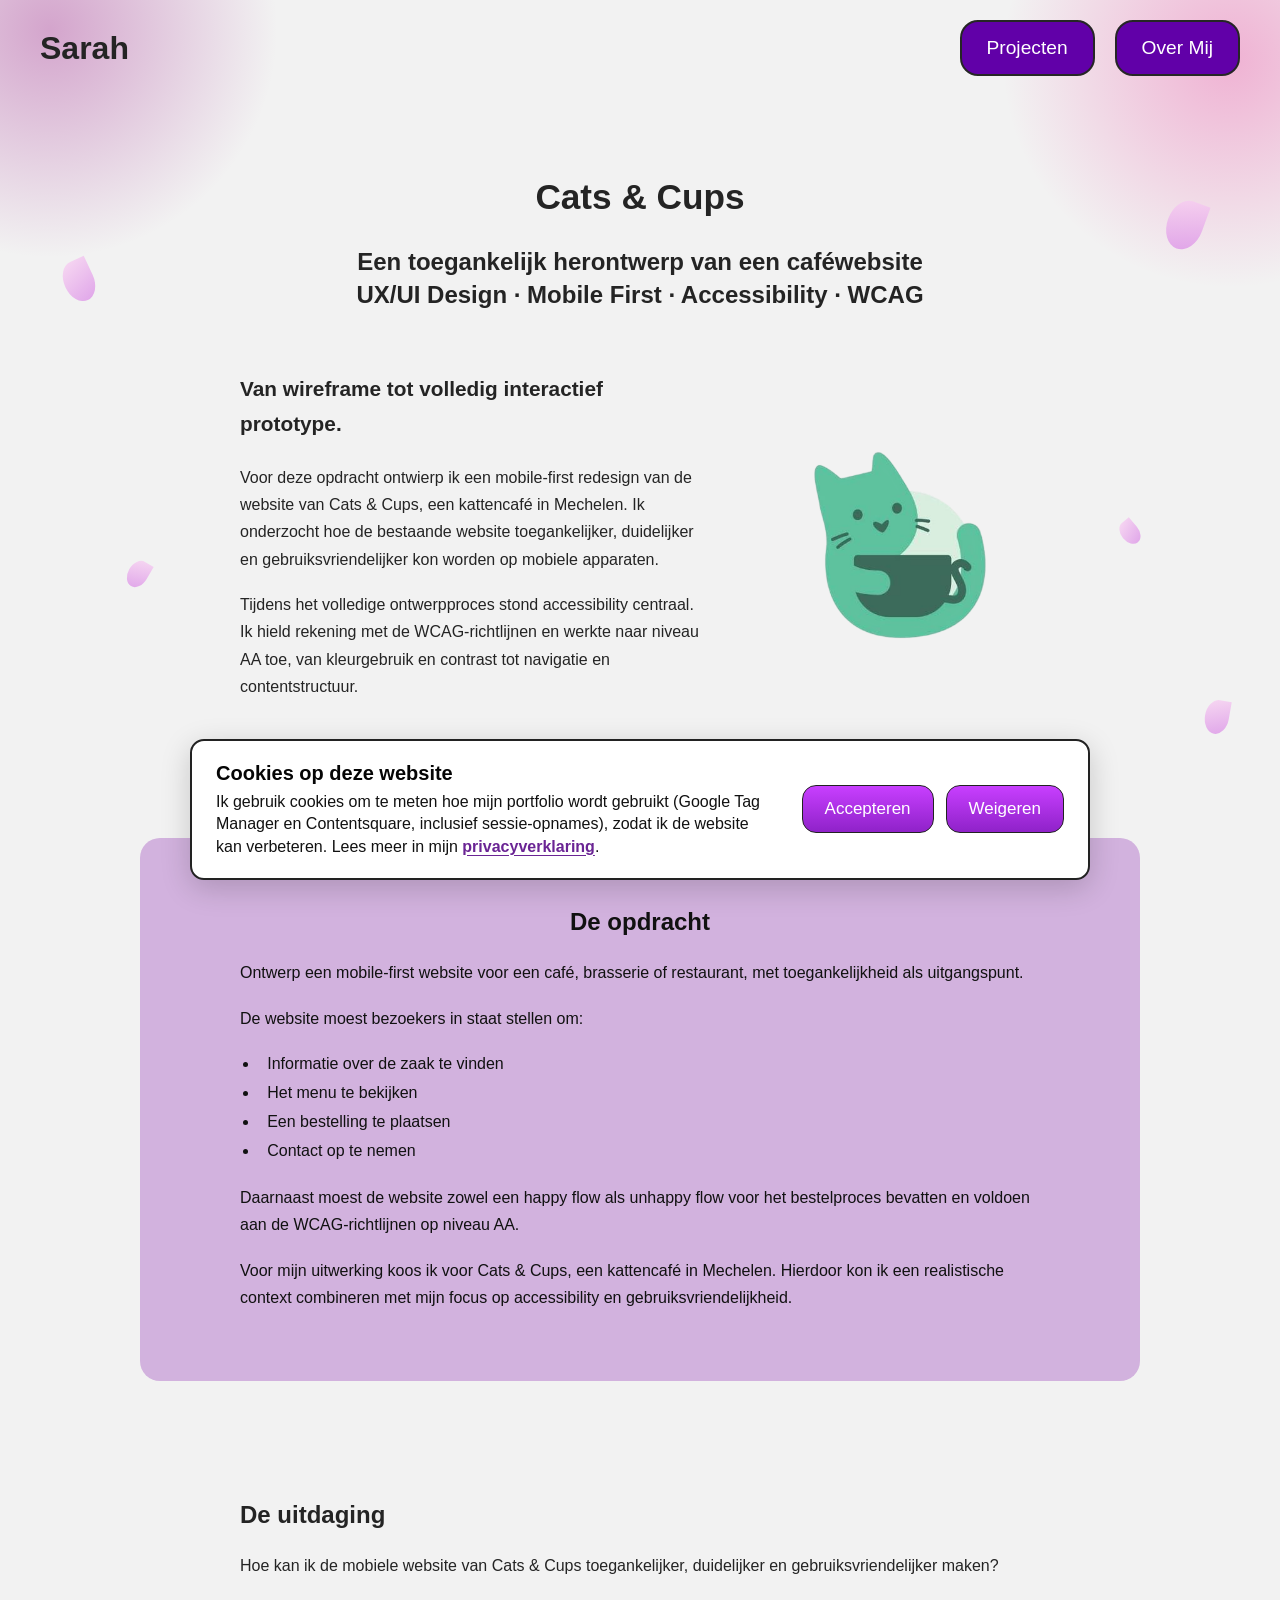
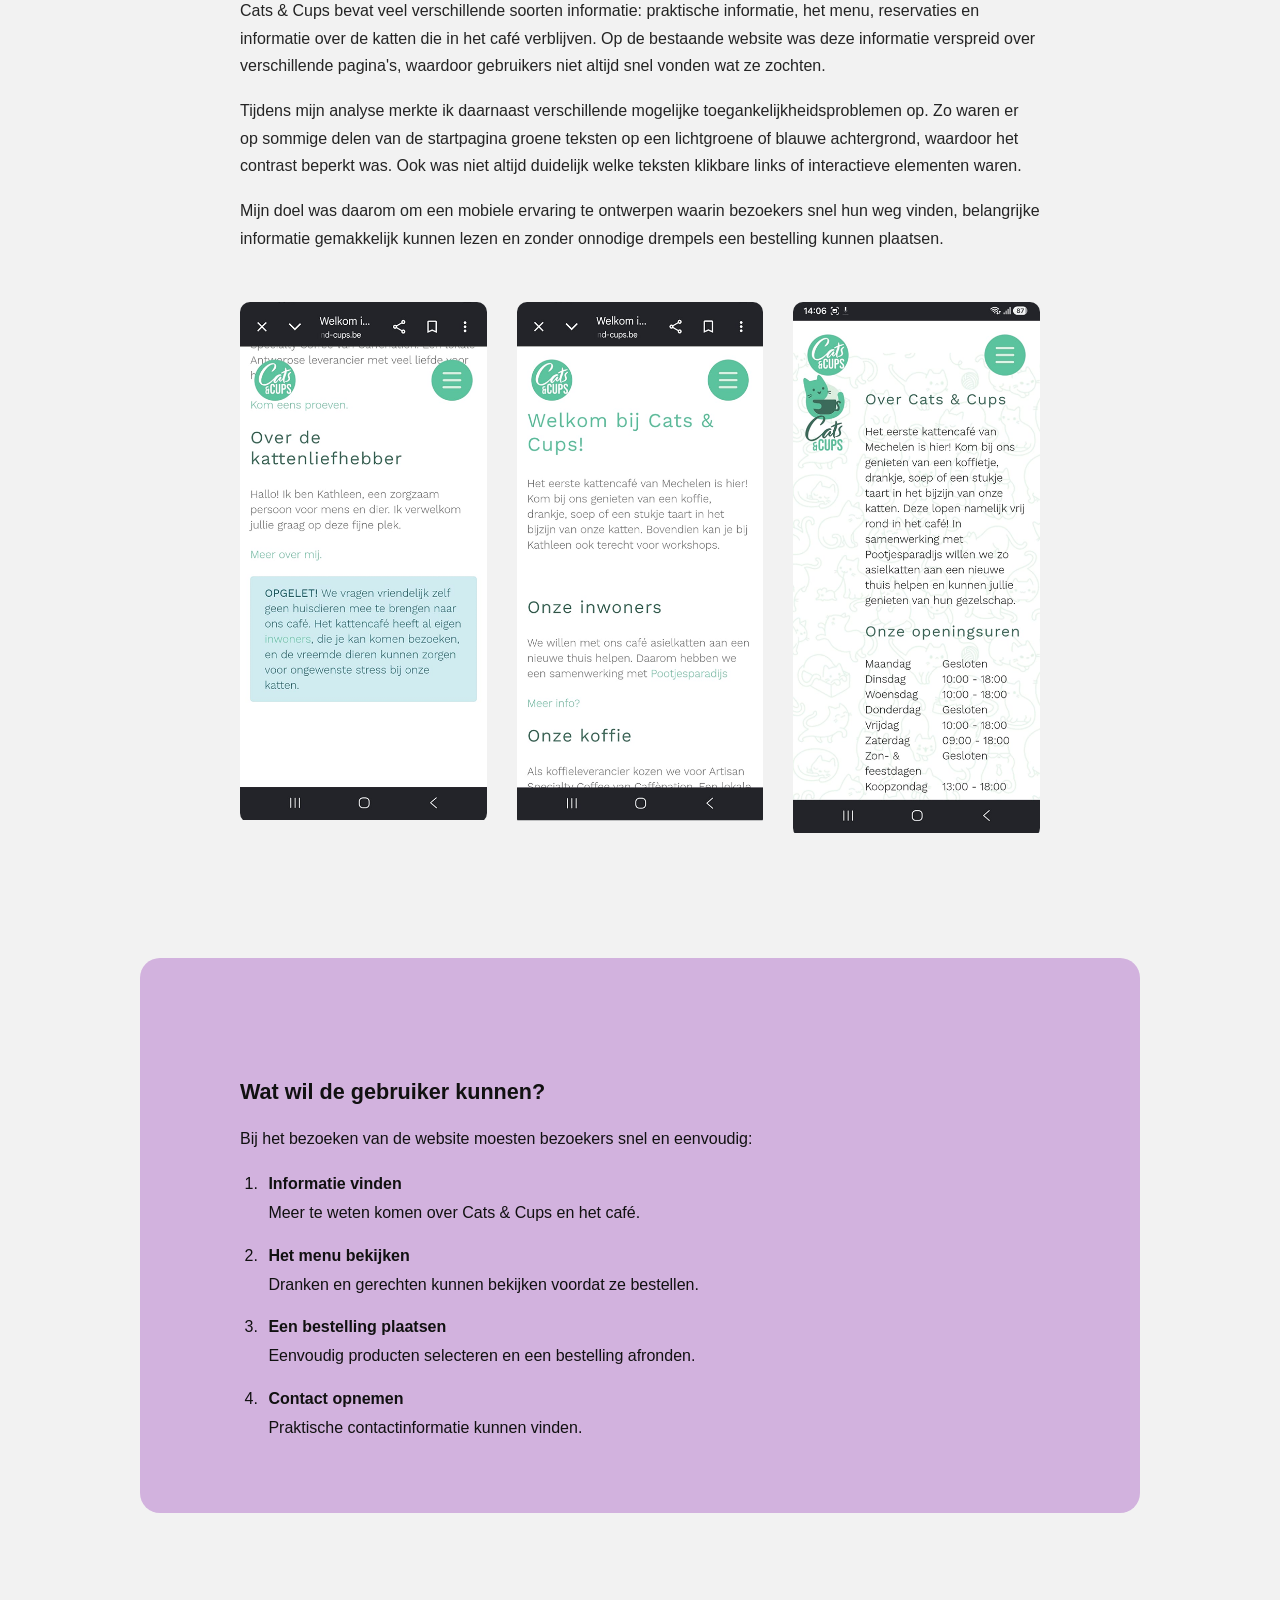
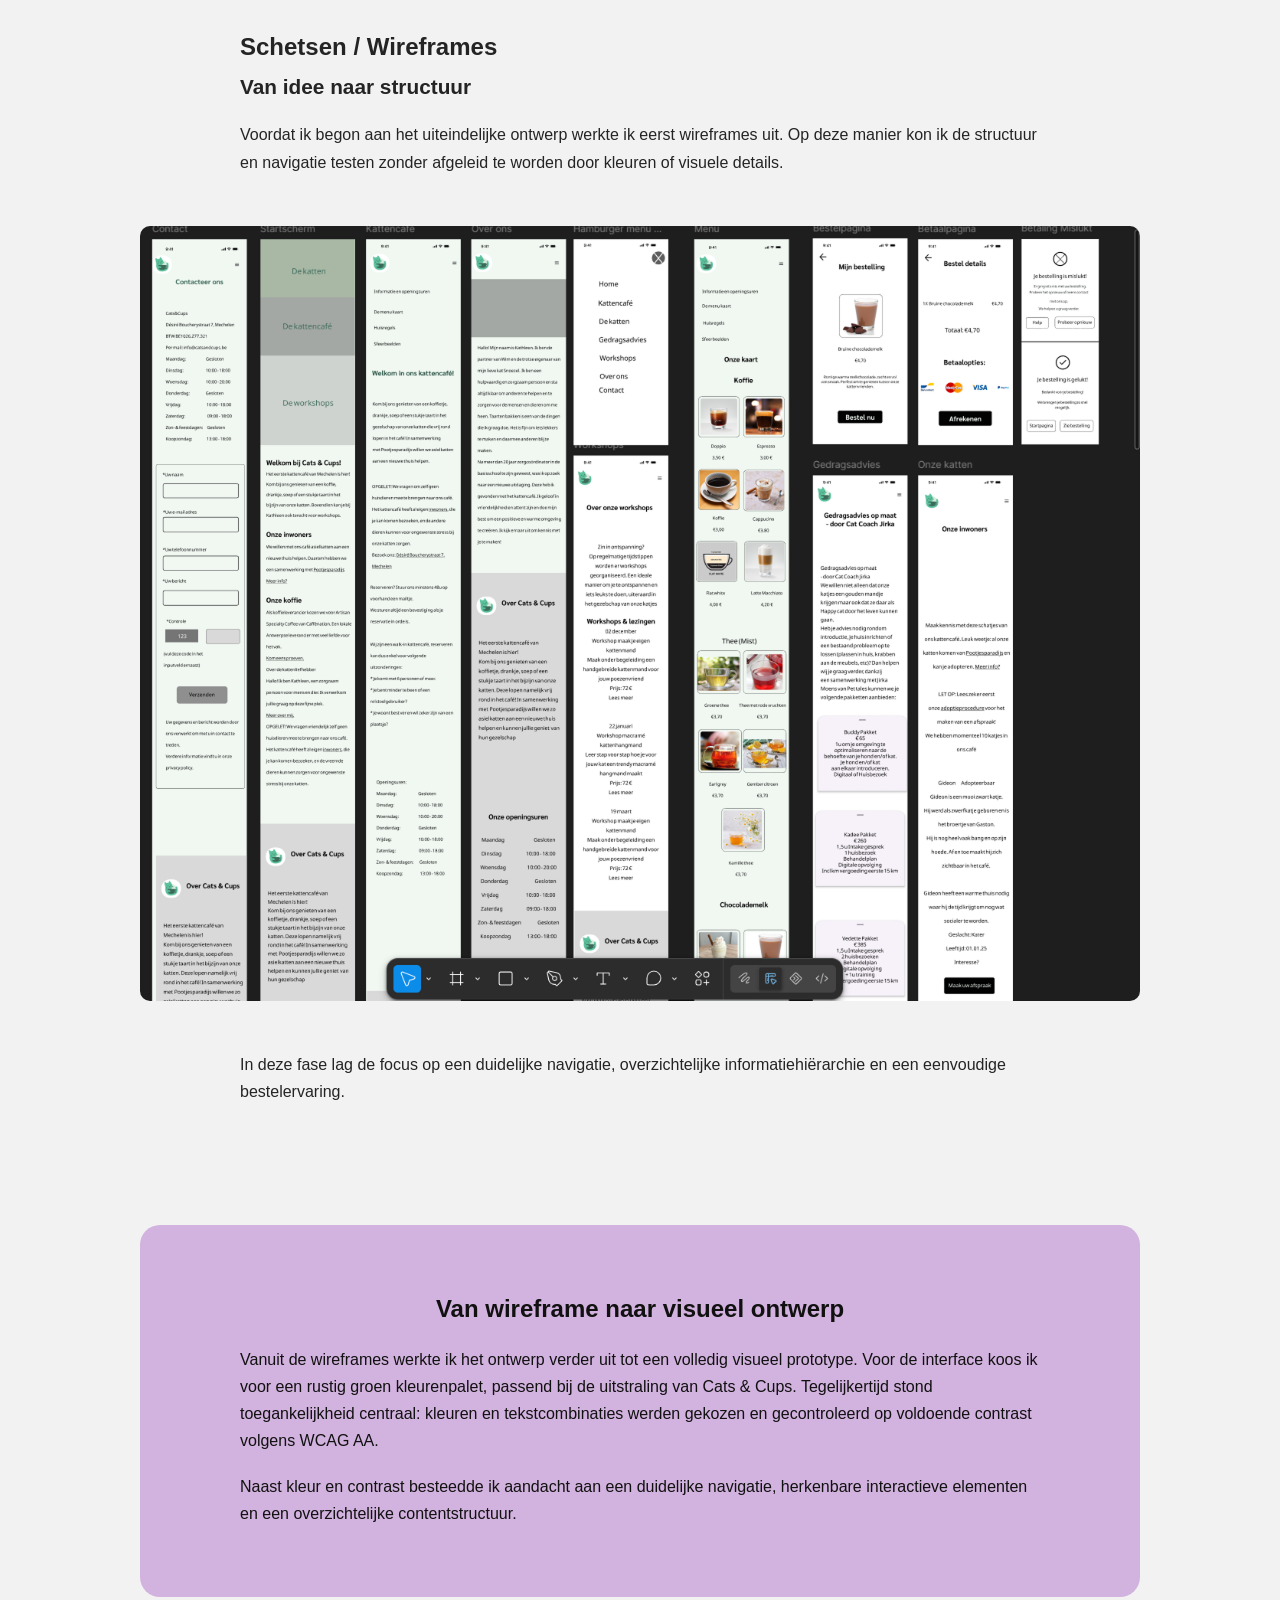
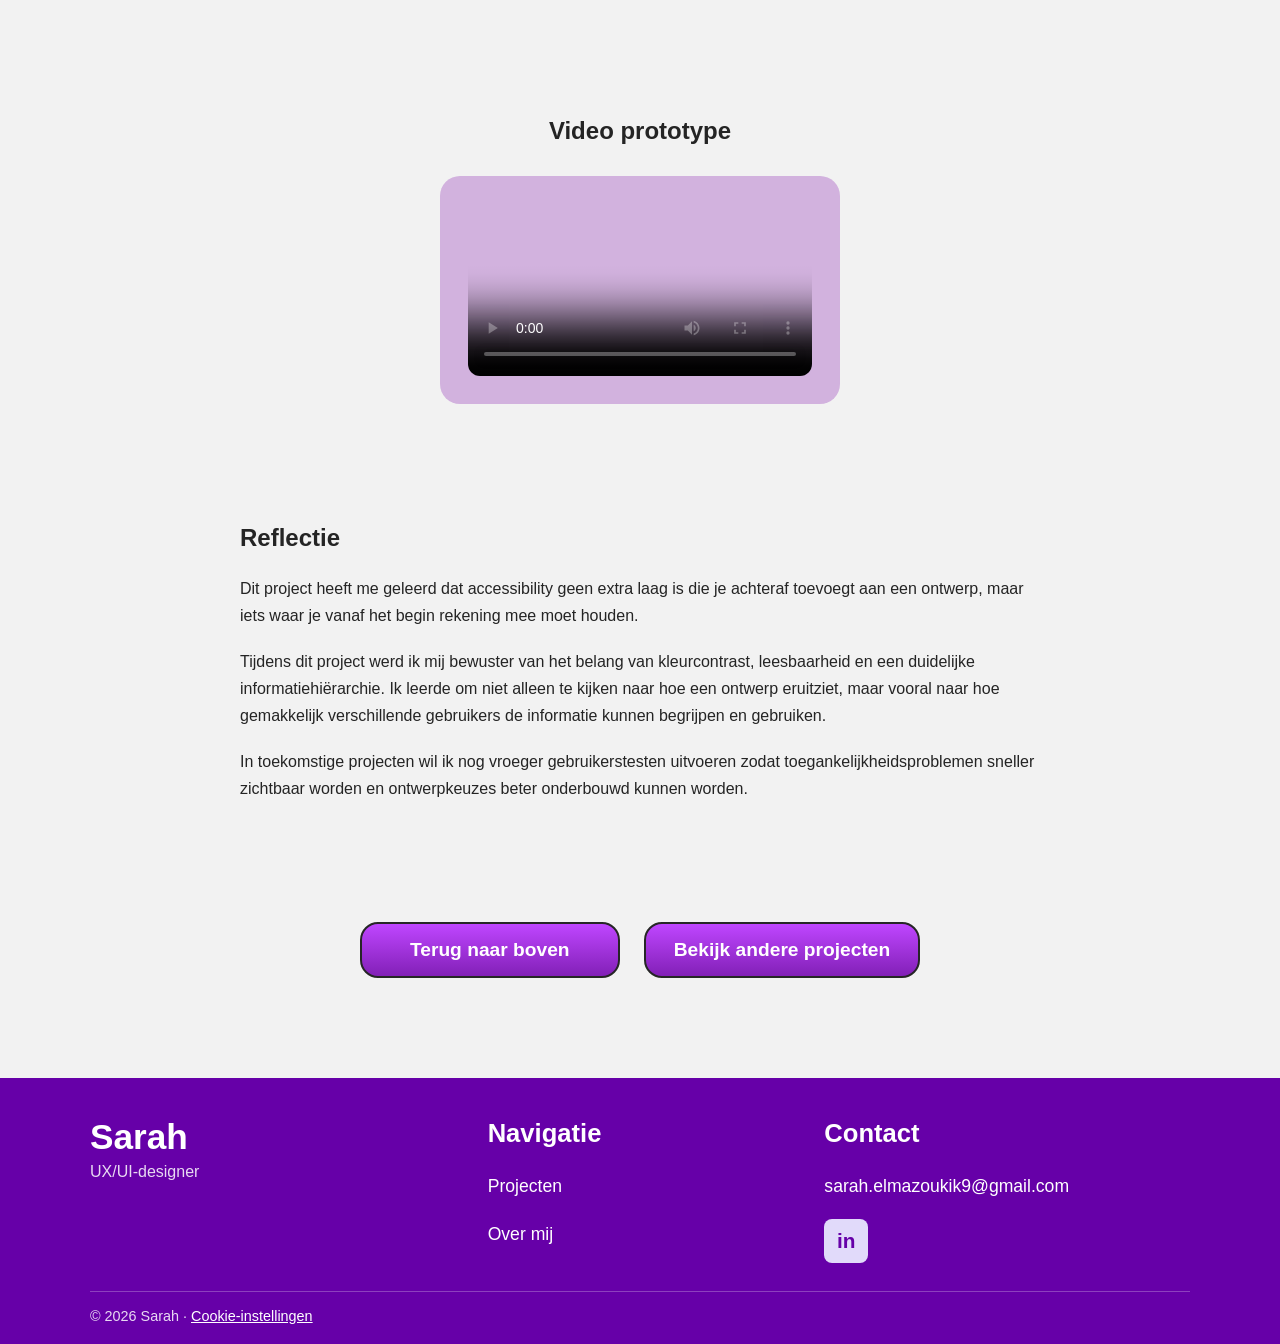
==== commit 4e3dde19: "delete: woord student in footer" ====
--- a/Kattencafe.html
+++ b/Kattencafe.html
@@ -2,6 +2,35 @@
 <html lang="nl">
 
 <head>
+    <meta charset="UTF-8">
+    <meta name="viewport" content="width=device-width, initial-scale=1.0">
+
+    <title>Sarah El Marzouki | UX/UI Designer Portfolio Mechelen</title>
+
+    <meta name="description"
+        content="Bekijk het portfolio van Sarah El Marzouki, een student UX/UI-designer gespecialiseerd in gebruikersonderzoek, wireframes, prototyping en UI design.">
+
+    <link rel="canonical" href="https://sarah-el-marzouki-portfolio.vercel.app/Kattencafe.html">
+    <link rel="icon" href="/favicon.ico">
+
+    <!-- Open Graph -->
+    <meta property="og:type" content="website">
+    <meta property="og:title" content="Sarah El Marzouki | UX/UI Designer">
+    <meta property="og:description"
+        content="Bekijk het portfolio van Sarah El Marzouki, een student UX/UI-designer gespecialiseerd in gebruikersonderzoek, wireframes, prototyping en UI design.">
+    <meta property="og:url" content="https://sarah-el-marzouki-portfolio.vercel.app/">
+    <meta property="og:image" content="https://sarah-el-marzouki-portfolio.vercel.app/images/og-image.png">
+
+    <!-- Twitter/X card -->
+    <meta name="twitter:card" content="summary_large_image">
+    <meta name="twitter:title" content="Sarah El Marzouki | UX/UI Designer">
+    <meta name="twitter:description"
+        content="Bekijk het portfolio van Sarah El Marzouki, een student UX/UI-designer gespecialiseerd in gebruikersonderzoek, wireframes, prototyping en UI design.">
+    <meta name="twitter:image" content="https://sarah-el-marzouki-portfolio.vercel.app/images/og-image.png">
+
+    <link rel="stylesheet" href="style.css">
+    <link rel="stylesheet" href="animaties.css">
+
     <!-- Cookie-standaard: tot er gekozen is, geen analytics-cookies -->
     <script>
         window.dataLayer = window.dataLayer || [];
@@ -13,20 +42,7 @@
             ad_personalization: 'denied'
         });
     </script>
-    <script>
-        window.dataLayer = window.dataLayer || [];
-
-        function gtag() {
-            dataLayer.push(arguments);
-        }
-
-        gtag('consent', 'default', {
-            analytics_storage: 'denied',
-            ad_storage: 'denied',
-            ad_user_data: 'denied',
-            ad_personalization: 'denied'
-        });
-    </script>
+
     <!-- Google Tag Manager -->
     <script>(function (w, d, s, l, i) {
             w[l] = w[l] || []; w[l].push({
@@ -53,20 +69,28 @@
         })();
     </script>
     <!--End Wingify Async SmartCode -->
-    <meta charset="UTF-8">
-    <meta name="viewport" content="width=device-width, initial-scale=1.0">
-
-    <title>Cats &amp; Cups | Toegankelijk UX/UI Herontwerp - Sarah El Mazouki</title>
-
-    <meta name="description"
-        content="Bekijk het mobile-first UX/UI herontwerp van Cats &amp; Cups door Sarah El Mazouki, met focus op toegankelijkheid volgens WCAG en een gebruiksvriendelijke website.">
-
-    <link rel="canonical" href="https://sarah-el-marzouki-portfolio.vercel.app/Kattencafe.html">
-
-    <link rel="stylesheet" href="style.css">
-    <link rel="stylesheet" href="animaties.css">
-    <link rel="stylesheet" href="page-decor-scroll.css">
+
+    <!-- MailerLite Universal -->
+    <script>
+        (function (w, d, e, u, f, l, n) {
+            w[f] = w[f] || function () {
+                (w[f].q = w[f].q || [])
+                    .push(arguments);
+            }, l = d.createElement(e), l.async = 1, l.src = u,
+                n = d.getElementsByTagName(e)[0], n.parentNode.insertBefore(l, n);
+        })
+            (window, document, 'script', 'https://assets.mailerlite.com/js/universal.js', 'ml');
+        ml('account', '2714826');
+    </script>
+    <!-- End MailerLite Universal -->
+
     <script defer src="https://t.contentsquare.net/uxa/e393bb985577b.js"></script>
+
+    <link rel="apple-touch-icon" sizes="180x180" href="/apple-touch-icon.png">
+    <link rel="icon" type="image/png" sizes="32x32" href="/favicon-32x32.png">
+    <link rel="icon" type="image/png" sizes="16x16" href="/favicon-16x16.png">
+    <link rel="manifest" href="/site.webmanifest">
+    <link rel="icon" href="/favicon.ico" sizes="any">
 </head>
 
 <body>
@@ -324,7 +348,7 @@
 
             <div class="footer-brand">
                 <a class="footer-logo" href="index.html">Sarah</a>
-                <p>student UX/UI-designer</p>
+                <p>UX/UI-designer</p>
             </div>
 
             <nav class="footer-links" aria-label="Footer">
